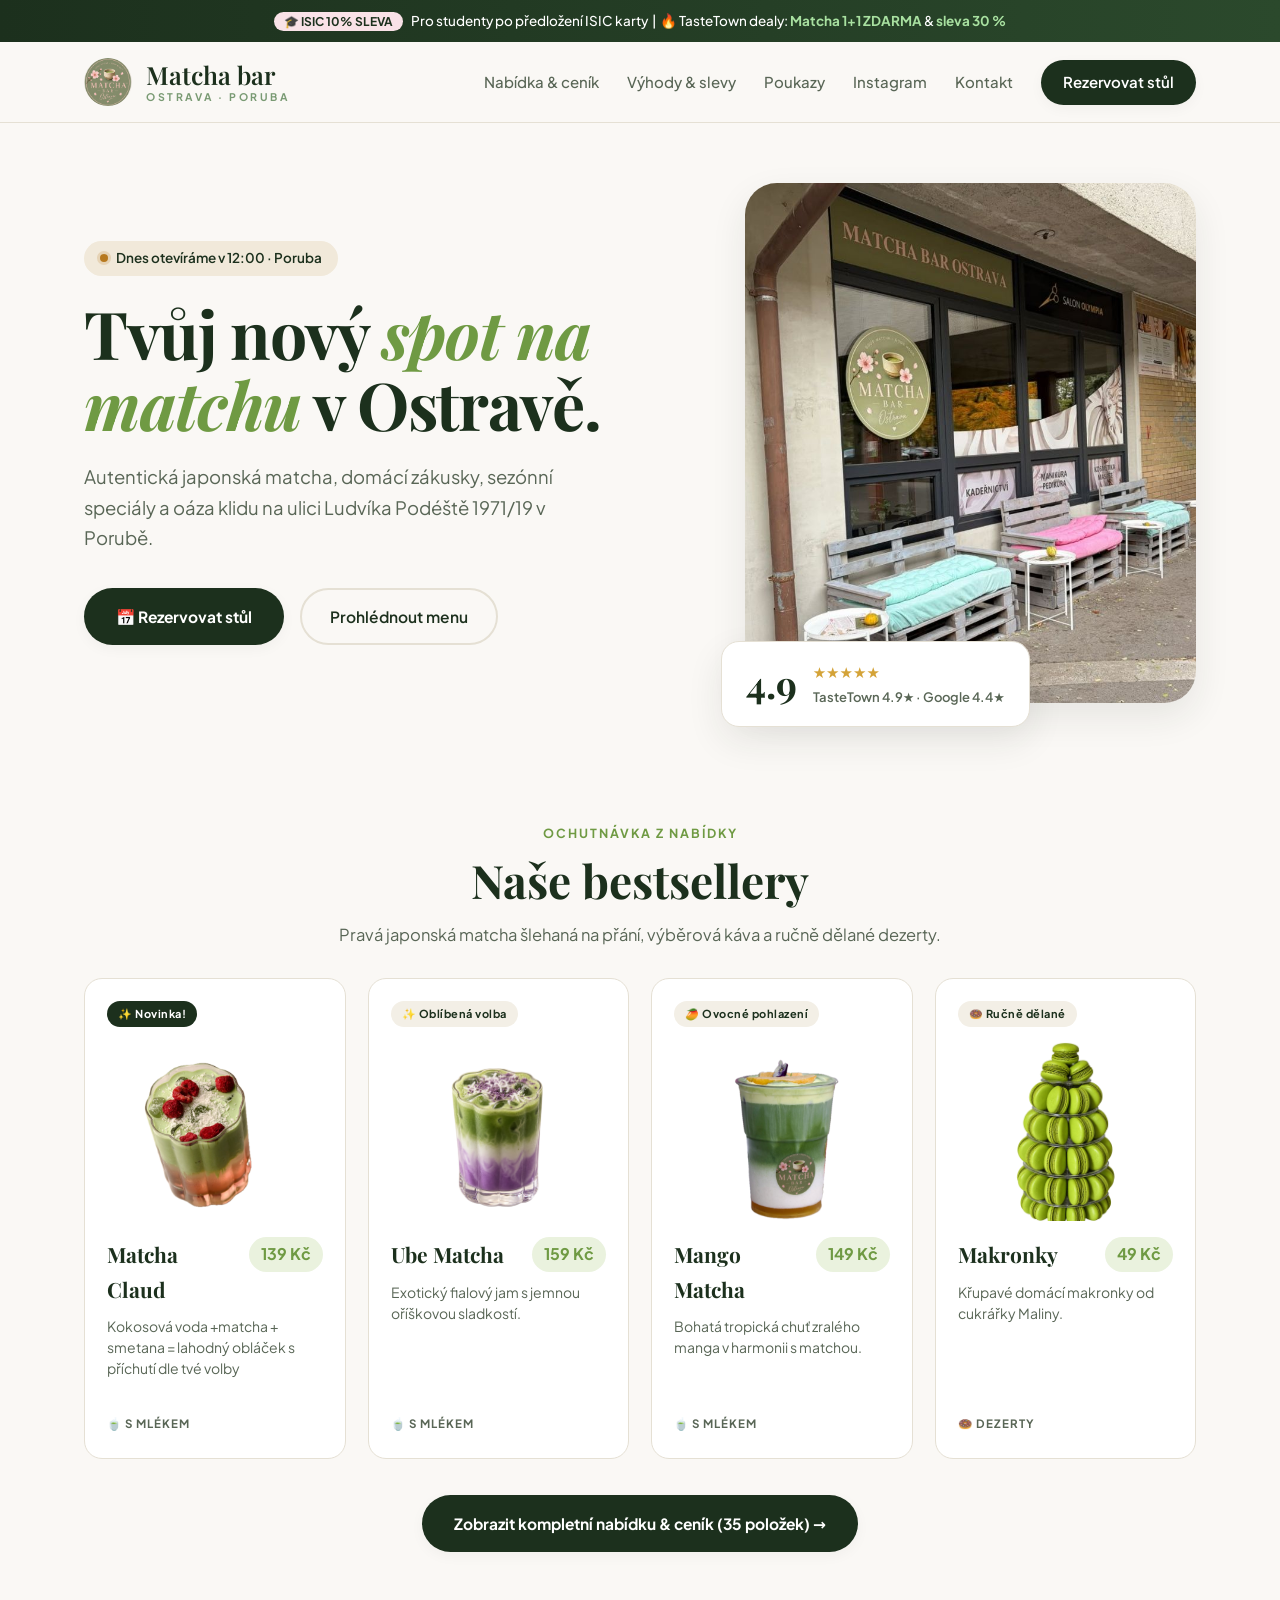
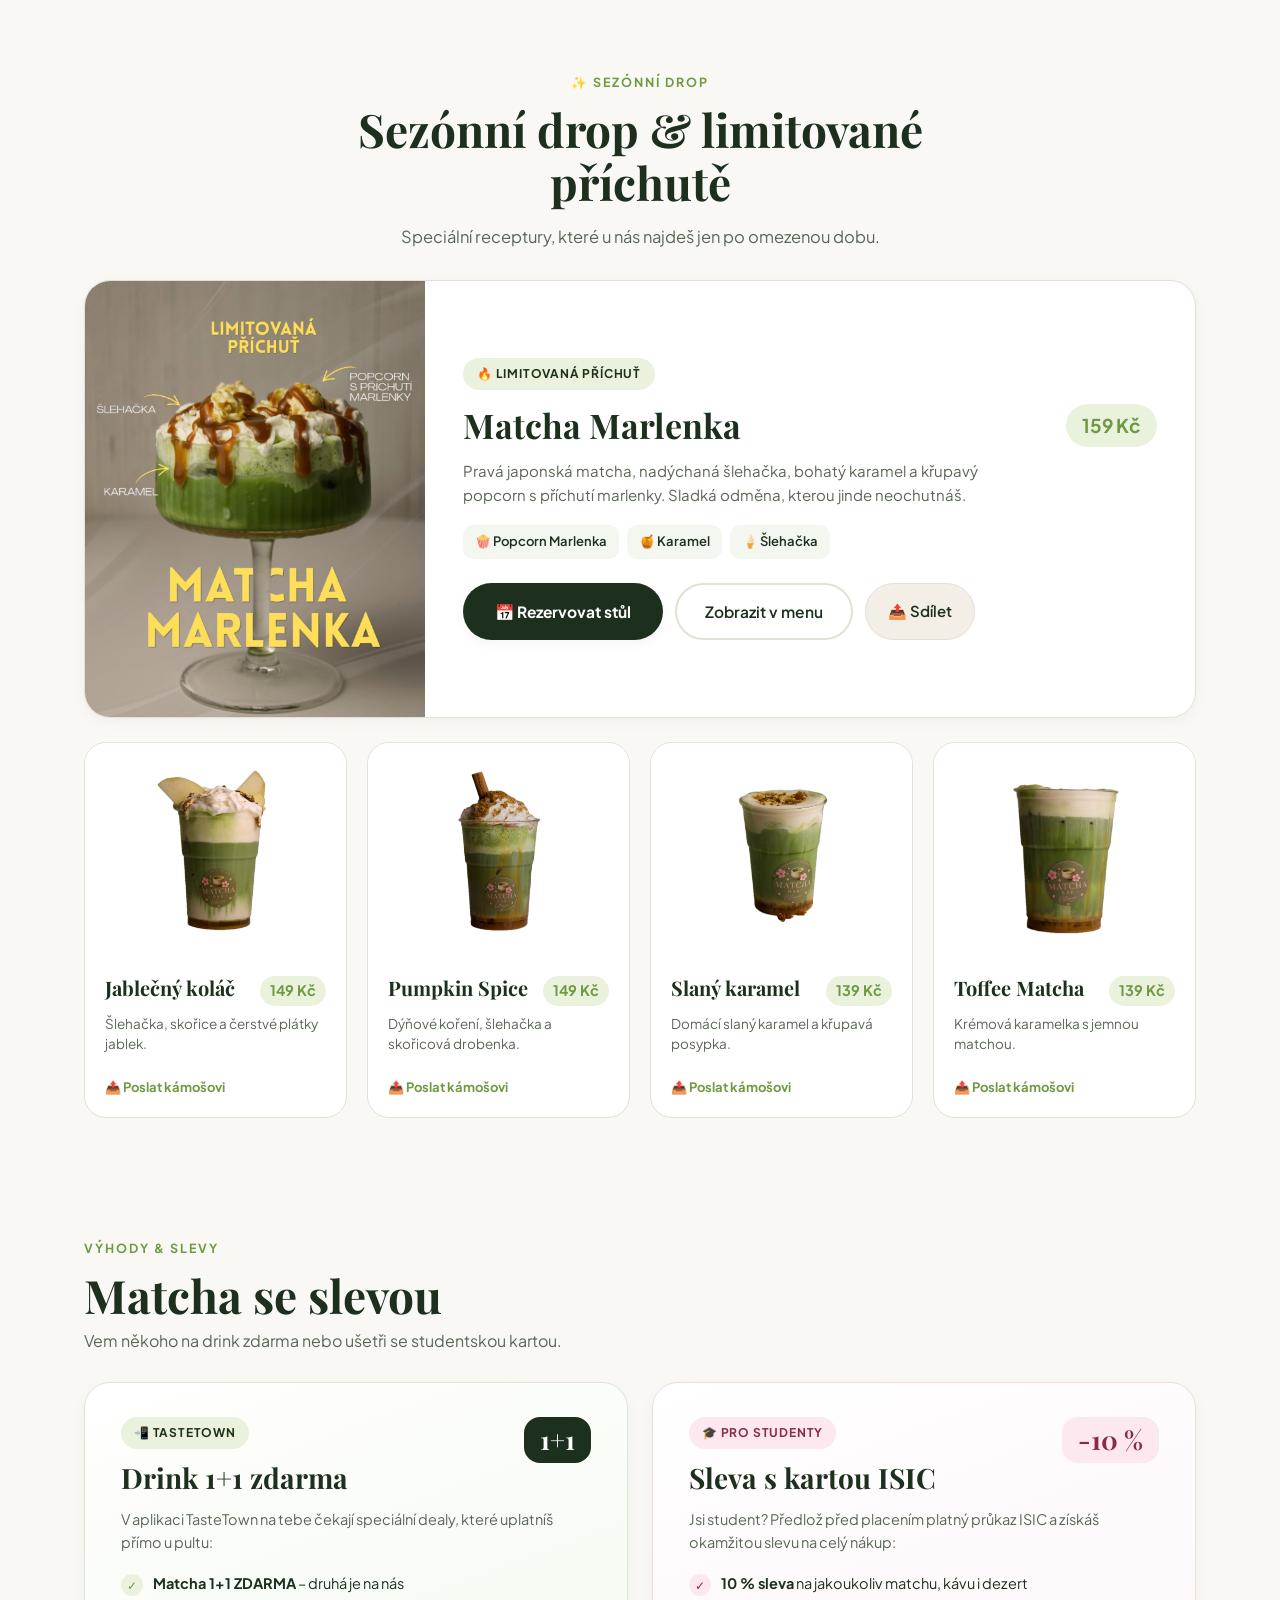
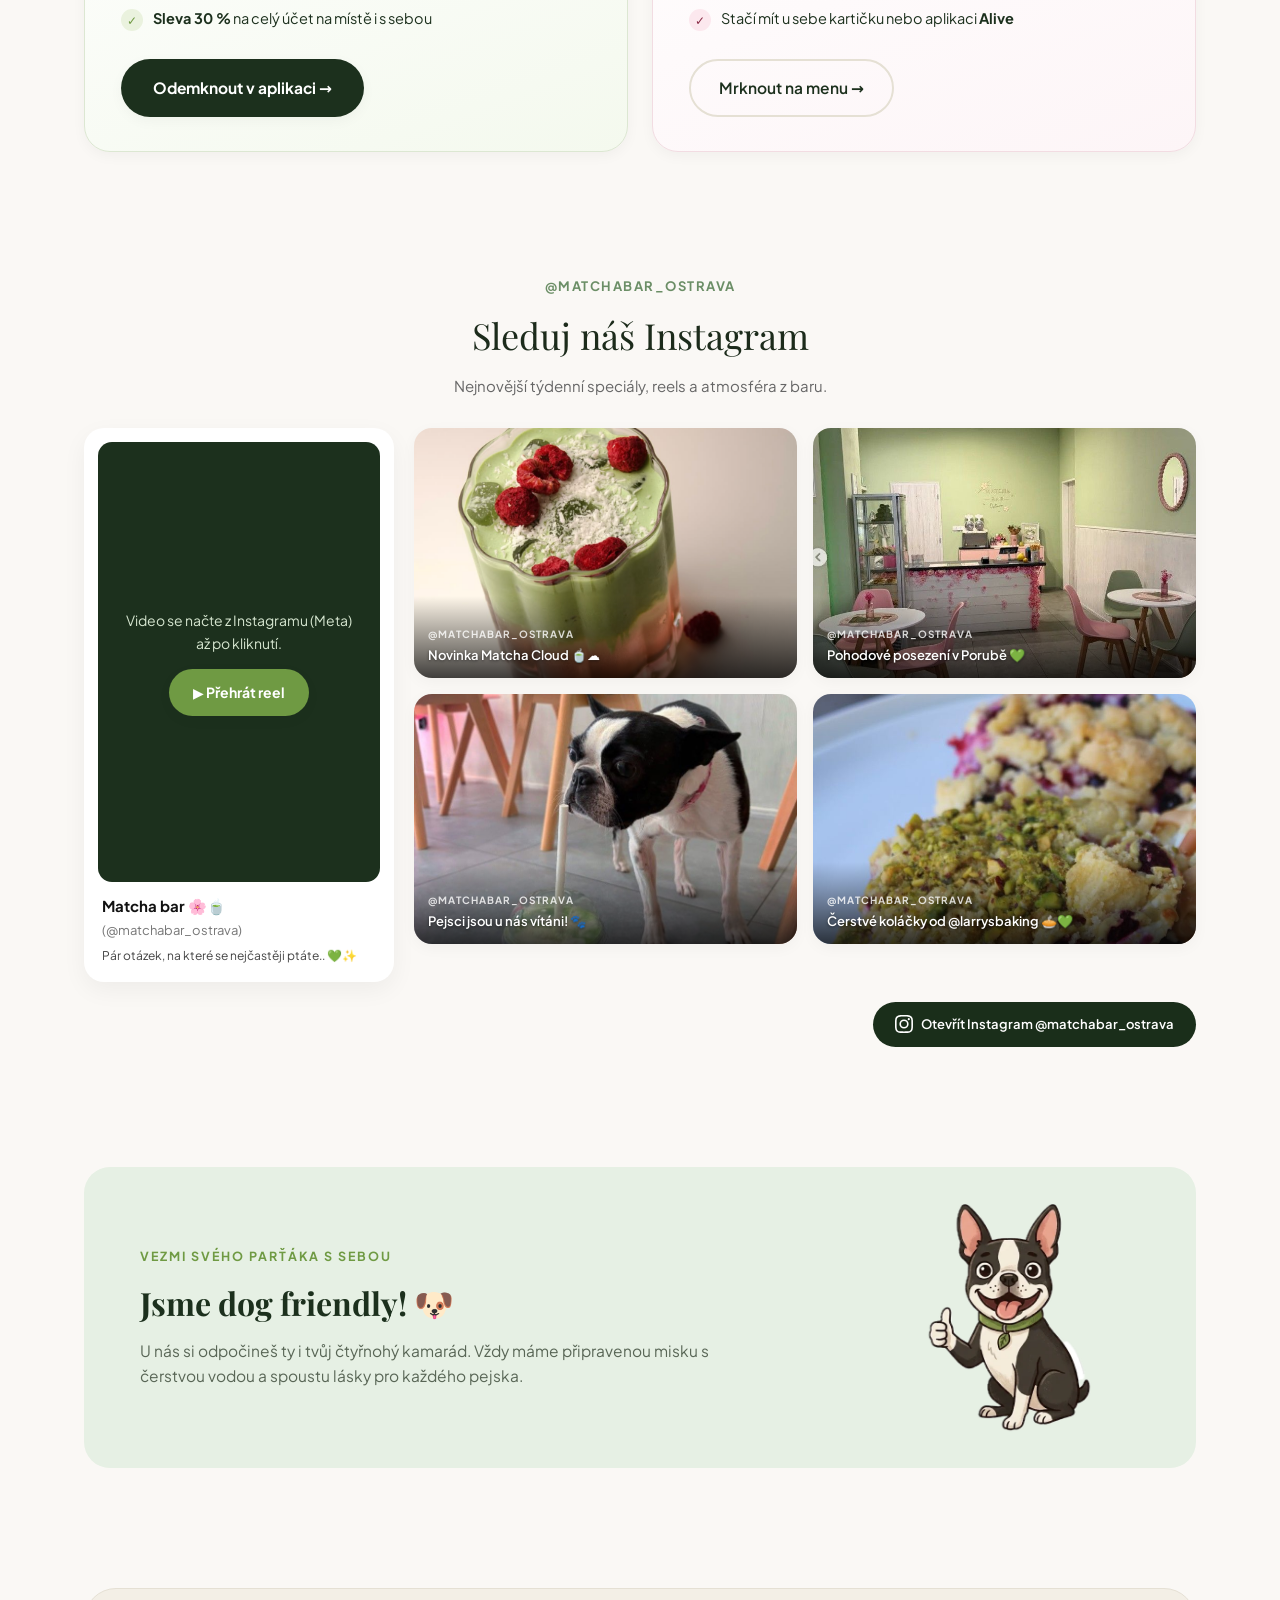
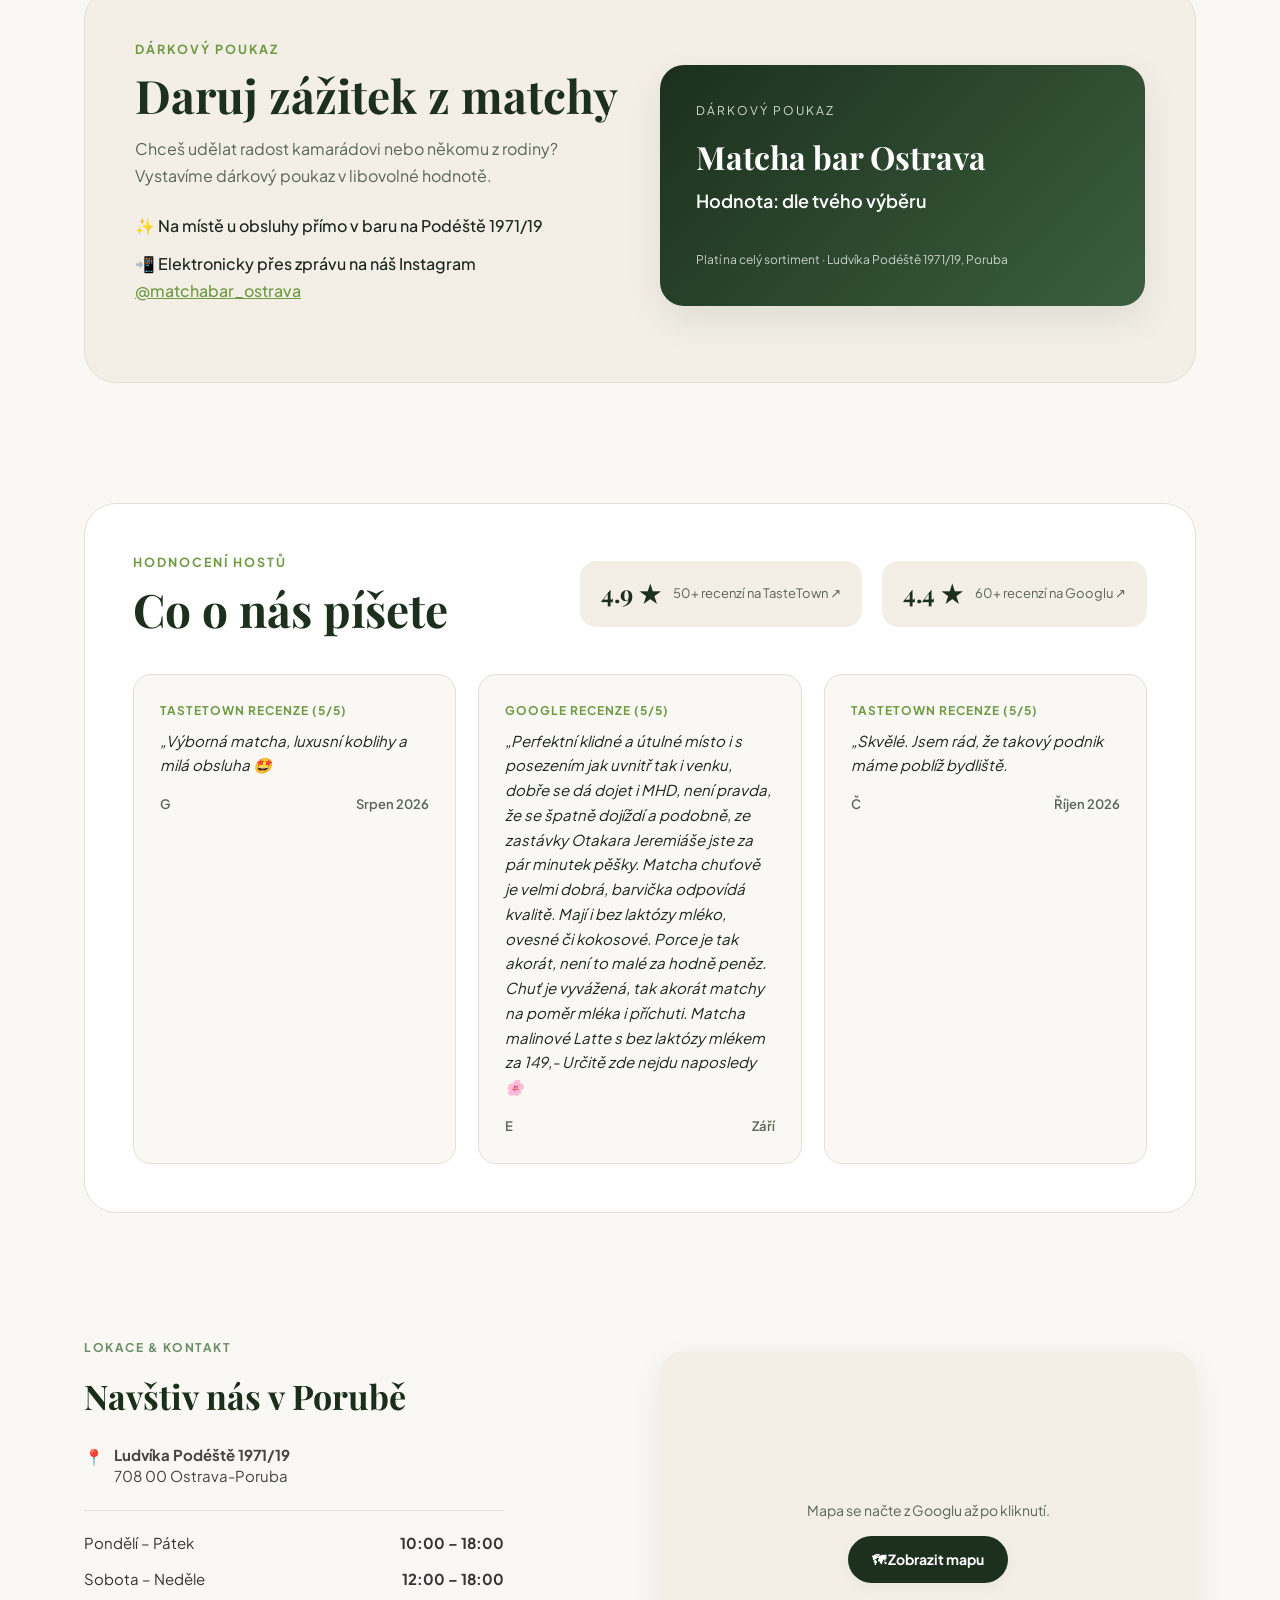
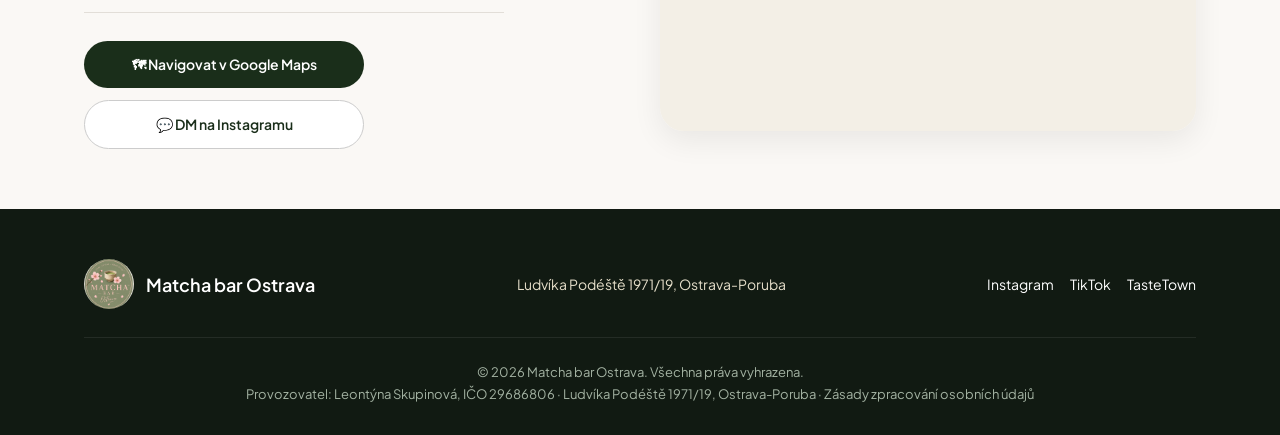
==== index.html @ a6a1231b "Add files via upload" ====
<!DOCTYPE html>
<html lang="cs">
<head>
    <meta charset="utf-8">
    <meta name="viewport" content="width=device-width, initial-scale=1.0, viewport-fit=cover">
    <title>Matcha bar Ostrava | Japonská matcha, koblihy & kavárna v Porubě</title>
    <meta name="description" content="Matcha bar v Ostravě-Porubě, Ludvíka Podéště 1971/19. Prémiová matcha, domácí zákusky, sleva 10 % s ISIC a dealy na TasteTown. Pejsci vítáni.">
    <meta name="keywords" content="matcha bar ostrava, matcha poruba, dog friendly kavárna">
    <meta name="robots" content="index, follow">
    <meta name="author" content="Matcha bar Ostrava">
    <link rel="canonical" href="https://polokan100.github.io/matchabar/">
    <meta name="theme-color" content="#1C301D">
    <link rel="icon" type="image/png" href="favicon.png">

    <!-- Open Graph -->
    <meta property="og:type" content="website">
    <meta property="og:locale" content="cs_CZ">
    <meta property="og:title" content="Matcha bar Ostrava · Poruba">
    <meta property="og:description" content="Japonská matcha, koblihy a pohodová kavárna v Porubě. ISIC sleva 10 %, pejsci vítáni.">
    <meta property="og:url" content="https://polokan100.github.io/matchabar/">
    <meta property="og:image" content="https://polokan100.github.io/matchabar/img/exterier.jpg">

    <link rel="stylesheet" href="style.css?v=5">

    <script type="application/ld+json">
    {
      "@context": "https://schema.org",
      "@type": "CafeOrCoffeeShop",
      "name": "Matcha bar Ostrava",
      "image": "https://matchabarostrava.cz/img/interier.jpg",
      "url": "https://matchabarostrava.cz/",
      "priceRange": "59 - 169 Kč",
      "servesCuisine": "Matcha, káva, koblihy",
      "acceptsReservations": true,
      "address": {
        "@type": "PostalAddress",
        "streetAddress": "Ludvíka Podéště 1971/19",
        "addressLocality": "Ostrava-Poruba",
        "postalCode": "708 00",
        "addressCountry": "CZ"
      },
      "geo": { "@type": "GeoCoordinates", "latitude": 49.84688, "longitude": 18.16335 },
      "openingHoursSpecification": [
        { "@type": "OpeningHoursSpecification", "dayOfWeek": ["Monday","Tuesday","Wednesday","Thursday","Friday"], "opens": "10:00", "closes": "18:00" },
        { "@type": "OpeningHoursSpecification", "dayOfWeek": ["Saturday","Sunday"], "opens": "12:00", "closes": "18:00" }
      ],
      "sameAs": [
        "https://www.instagram.com/matchabar_ostrava/",
        "https://www.tastetown.app/cs/restaurace/ostrava/matcha-bar-ostrava-2740"
      ]
    }
    </script>
</head>
<body>

    <div class="top-bar">
        <span class="badge-isic">🎓 ISIC 10% SLEVA</span>
        Pro studenty po předložení ISIC karty &nbsp;|&nbsp;
        🔥 TasteTown dealy: <strong>Matcha 1+1 ZDARMA</strong> & <strong>sleva 30 %</strong>
    </div>

    <header>
        <div class="container nav-wrap">
            <a href="#" class="logo-brand">
                <img src="img/logo1.png" alt="Matcha bar Ostrava logo" class="header-logo-img">
                <div class="logo-text">
                    Matcha bar
                    <small>Ostrava · Poruba</small>
                </div>
            </a>
            <button class="nav-toggle" id="nav-toggle" aria-label="Menu" aria-expanded="false" aria-controls="main-nav">
                <span></span><span></span><span></span>
            </button>
            <nav id="main-nav" aria-label="Hlavní navigace">
                <a href="menu.html">Nabídka & ceník</a>
                <a href="#vyhody">Výhody & slevy</a>
                <a href="#poukazy">Poukazy</a>
                <a href="#instagram">Instagram</a>
                <a href="#kontakt">Kontakt</a>
                <button type="button" class="btn-reserve" data-open-modal>Rezervovat stůl</button>
            </nav>
        </div>
    </header>

    <main>
        <section class="container hero-section">
            <div>
                <div class="status-pill" id="status-pill">
                    <span class="status-dot" aria-hidden="true"></span>
                    <span id="opening-status">Po–Pá 10:00–18:00 · So–Ne 12:00–18:00</span>
                </div>
                <h1 class="hero-title">
                    Tvůj nový <span>spot na matchu</span> v Ostravě.
                </h1>
                <p class="hero-desc">
                    Autentická japonská matcha, domácí zákusky, sezónní speciály a oáza klidu na ulici Ludvíka Podéště 1971/19 v Porubě.
                </p>
                <div class="hero-buttons">
                    <button type="button" class="btn-main" data-open-modal>📅 Rezervovat stůl</button>
                    <a href="menu.html" class="btn-outline">Prohlédnout menu</a>
                </div>
            </div>
            <div class="hero-img-container">
                <img src="img/exterier.jpg" width="759" height="1024" alt="Vchod do Matcha baru Ostrava v Porubě s posezením na paletových lavicích" class="hero-img" fetchpriority="high">
                <div class="hero-badge-card">
                    <div class="rating-big">4.9</div>
                    <div>
                        <div class="rating-stars" aria-hidden="true">★★★★★</div>
                        <div class="rating-subtext">
                            TasteTown 4.9★ · Google 4.4★
                        </div>
                    </div>
                </div>
            </div>
        </section>

        <!-- 1. Ochutnávka z nabídky -->
        <section id="menu" class="container">
            <div class="section-header header-compact">
                <span class="section-tag">Ochutnávka z nabídky</span>
                <h2 class="section-title">Naše bestsellery</h2>
                <p class="section-desc">Pravá japonská matcha šlehaná na přání, výběrová káva a ručně dělané dezerty.</p>
            </div>

            <div class="bestsellers-grid">
                <article class="bestseller-card">
                    <div class="bs-badge">✨ Novinka!</div>
                    <div class="bs-image-box">
                        <img src="img/matchaclaudbezpozadi.png" alt="Matcha Claud" class="bs-img" loading="lazy">
                    </div>
                    <div class="menu-card-top">
                        <h3 class="menu-title">Matcha Claud</h3>
                        <span class="menu-price">139 Kč</span>
                    </div>
                    <p class="menu-desc">Kokosová voda +matcha + smetana = lahodný obláček s příchutí dle tvé volby</p>
                    <div class="bs-footer">
                        <span class="menu-cat-tag">🍵 S mlékem</span>
                    </div>
                </article>

                <article class="bestseller-card">
                    <div class="bs-badge soft">✨ Oblíbená volba</div>
                    <div class="bs-image-box">
                        <img src="img/ubematchabezpozadi.png" alt="Ube Matcha" class="bs-img" loading="lazy">
                    </div>
                    <div class="menu-card-top">
                        <h3 class="menu-title">Ube Matcha</h3>
                        <span class="menu-price">159 Kč</span>
                    </div>
                    <p class="menu-desc">Exotický fialový jam s jemnou oříškovou sladkostí.</p>
                    <div class="bs-footer">
                        <span class="menu-cat-tag">🍵 S mlékem</span>
                    </div>
                </article>

                <article class="bestseller-card">
                    <div class="bs-badge soft">🥭 Ovocné pohlazení</div>
                    <div class="bs-image-box">
                        <img src="img/mango1.png" alt="Mango Matcha" class="bs-img" loading="lazy">
                    </div>
                    <div class="menu-card-top">
                        <h3 class="menu-title">Mango Matcha</h3>
                        <span class="menu-price">149 Kč</span>
                    </div>
                    <p class="menu-desc">Bohatá tropická chuť zralého manga v harmonii s matchou.</p>
                    <div class="bs-footer">
                        <span class="menu-cat-tag">🍵 S mlékem</span>
                    </div>
                </article>

                <article class="bestseller-card">
                    <div class="bs-badge soft">🍩 Ručně dělané</div>
                    <div class="bs-image-box">
                        <img src="img/makronky2.png" alt="Makronky" class="bs-img" loading="lazy">
                    </div>
                    <div class="menu-card-top">
                        <h3 class="menu-title">Makronky</h3>
                        <span class="menu-price">49 Kč</span>
                    </div>
                    <p class="menu-desc">Křupavé domácí makronky od cukrářky Maliny.</p>
                    <div class="bs-footer">
                        <span class="menu-cat-tag">🍩 Dezerty</span>
                    </div>
                </article>
            </div>

            <div class="menu-cta-box">
                <a href="menu.html" class="btn-main">
                    Zobrazit kompletní nabídku &amp; ceník (35 položek) →
                </a>
            </div>
        </section>

        <!-- 2. Sezónní drop & limitované příchutě -->
        <section id="limitky" class="container">
            <div class="section-header header-compact">
                <span class="section-tag">✨ Sezónní drop</span>
                <h2 class="section-title">Sezónní drop &amp; limitované příchutě</h2>
                <p class="section-desc">Speciální receptury, které u nás najdeš jen po omezenou dobu.</p>
            </div>

            <article class="featured-drop-card">
                <div class="featured-drop-media">
                    <img src="img/Limitka.png" alt="Limitovaná příchuť Matcha Marlenka" loading="lazy">
                </div>
                <div class="featured-drop-body">
                    <span class="drop-pill">🔥 Limitovaná příchuť</span>
                    <div class="drop-title-row">
                        <h3>Matcha Marlenka</h3>
                        <span class="drop-price">159 Kč</span>
                    </div>
                    <p class="drop-desc">
                        Pravá japonská matcha, nadýchaná šlehačka, bohatý karamel a křupavý popcorn s příchutí marlenky. Sladká odměna, kterou jinde neochutnáš.
                    </p>
                    <div class="drop-tags">
                        <span>🍿 Popcorn Marlenka</span>
                        <span>🍯 Karamel</span>
                        <span>🍦 Šlehačka</span>
                    </div>
                    <div class="drop-actions">
                        <button type="button" class="btn-main" data-open-modal>📅 Rezervovat stůl</button>
                        <a href="menu.html" class="btn-outline">Zobrazit v menu</a>
                        <button type="button" class="btn-share" data-share-drink="Matcha Marlenka (159 Kč)" onclick="shareDrink(this)" aria-label="Sdílet Matcha Marlenka">📤 Sdílet</button>
                    </div>
                </div>
            </article>

            <div class="seasonal-grid">
                <article class="seasonal-card">
                    <a href="menu.html" class="seasonal-card-link" aria-label="Zobrazit Jablečný koláč v menu">
                        <div class="seasonal-img-wrap">
                            <img src="img/jablecnykolac.png" alt="Jablečný koláč Matcha" loading="lazy">
                        </div>
                        <div class="seasonal-info-top">
                            <div class="seasonal-head">
                                <h4>Jablečný koláč</h4>
                                <span>149 Kč</span>
                            </div>
                            <p>Šlehačka, skořice a čerstvé plátky jablek.</p>
                        </div>
                    </a>
                    <div class="seasonal-card-bottom">
                        <button type="button" class="btn-share-mini" data-share-drink="Jablečný koláč Matcha (149 Kč)" onclick="shareDrink(this)">📤 Poslat kámošovi</button>
                    </div>
                </article>

                <article class="seasonal-card">
                    <a href="menu.html" class="seasonal-card-link" aria-label="Zobrazit Pumpkin Spice v menu">
                        <div class="seasonal-img-wrap">
                            <img src="img/pumpkin.png" alt="Pumpkin Spice Matcha" loading="lazy">
                        </div>
                        <div class="seasonal-info-top">
                            <div class="seasonal-head">
                                <h4>Pumpkin Spice</h4>
                                <span>149 Kč</span>
                            </div>
                            <p>Dýňové koření, šlehačka a skořicová drobenka.</p>
                        </div>
                    </a>
                    <div class="seasonal-card-bottom">
                        <button type="button" class="btn-share-mini" data-share-drink="Pumpkin Spice Matcha (149 Kč)" onclick="shareDrink(this)">📤 Poslat kámošovi</button>
                    </div>
                </article>

                <article class="seasonal-card">
                    <a href="menu.html" class="seasonal-card-link" aria-label="Zobrazit Slaný karamel v menu">
                        <div class="seasonal-img-wrap">
                            <img src="img/slanykaramel.png" alt="Slaný karamel Matcha" loading="lazy">
                        </div>
                        <div class="seasonal-info-top">
                            <div class="seasonal-head">
                                <h4>Slaný karamel</h4>
                                <span>139 Kč</span>
                            </div>
                            <p>Domácí slaný karamel a křupavá posypka.</p>
                        </div>
                    </a>
                    <div class="seasonal-card-bottom">
                        <button type="button" class="btn-share-mini" data-share-drink="Slaný karamel Matcha (139 Kč)" onclick="shareDrink(this)">📤 Poslat kámošovi</button>
                    </div>
                </article>

                <article class="seasonal-card">
                    <a href="menu.html" class="seasonal-card-link" aria-label="Zobrazit Toffee Matcha v menu">
                        <div class="seasonal-img-wrap">
                            <img src="img/toffee.png" alt="Toffee Matcha" loading="lazy">
                        </div>
                        <div class="seasonal-info-top">
                            <div class="seasonal-head">
                                <h4>Toffee Matcha</h4>
                                <span>139 Kč</span>
                            </div>
                            <p>Krémová karamelka s jemnou matchou.</p>
                        </div>
                    </a>
                    <div class="seasonal-card-bottom">
                        <button type="button" class="btn-share-mini" data-share-drink="Toffee Matcha (139 Kč)" onclick="shareDrink(this)">📤 Poslat kámošovi</button>
                    </div>
                </article>
            </div>
        </section>

        <!-- 3. Výhody a slevy -->
        <section id="vyhody" class="container">
            <div class="left-section-head">
                <span class="section-tag">Výhody &amp; slevy</span>
                <h2 class="section-title">Matcha se slevou</h2>
                <p class="left-section-desc">Vem někoho na drink zdarma nebo ušetři se studentskou kartou.</p>
            </div>

            <div class="perks-grid">
                <article class="perk-card perk-tt">
                    <div class="perk-top">
                        <div>
                            <span class="perk-badge tt">📲 TasteTown</span>
                            <h3>Drink 1+1 zdarma</h3>
                        </div>
                        <div class="perk-big-tag tt">1+1</div>
                    </div>

                    <p class="perk-desc">
                        V aplikaci TasteTown na tebe čekají speciální dealy, které uplatníš přímo u pultu:
                    </p>

                    <ul class="perk-list">
                        <li>
                            <span class="perk-check">✓</span>
                            <span><strong>Matcha 1+1 ZDARMA</strong> – druhá je na nás</span>
                        </li>
                        <li>
                            <span class="perk-check">✓</span>
                            <span><strong>Sleva 30 %</strong> na celý účet na místě i s sebou</span>
                        </li>
                    </ul>

                    <div class="perk-footer">
                        <a href="https://www.tastetown.app/cs/restaurace/ostrava/matcha-bar-ostrava-2740#menu" target="_blank" rel="noopener" class="btn-main">
                            Odemknout v aplikaci →
                        </a>
                    </div>
                </article>

                <article class="perk-card perk-isic">
                    <div class="perk-top">
                        <div>
                            <span class="perk-badge isic">🎓 Pro studenty</span>
                            <h3>Sleva s kartou ISIC</h3>
                        </div>
                        <div class="perk-big-tag isic">-10 %</div>
                    </div>

                    <p class="perk-desc">
                        Jsi student? Předlož před placením platný průkaz ISIC a získáš okamžitou slevu na celý nákup:
                    </p>

                    <ul class="perk-list">
                        <li>
                            <span class="perk-check">✓</span>
                            <span><strong>10 % sleva</strong> na jakoukoliv matchu, kávu i dezert</span>
                        </li>
                        <li>
                            <span class="perk-check">✓</span>
                            <span>Stačí mít u sebe kartičku nebo aplikaci <strong>Alive</strong></span>
                        </li>
                    </ul>

                    <div class="perk-footer">
                        <a href="menu.html" class="btn-outline">
                            Mrknout na menu →
                        </a>
                    </div>
                </article>
            </div>
        </section>

        <!-- 4. Instagram -->
        <section id="instagram" class="container">
            <div class="instagram-header">
                <span class="insta-handle-tag">@MATCHABAR_OSTRAVA</span>
                <h2>Sleduj náš Instagram</h2>
                <p>Nejnovější týdenní speciály, reels a atmosféra z baru.</p>
            </div>

            <div class="instagram-layout">
                <div class="reel-card">
                    <div class="reel-video-container" id="reel-box">
                        <div class="embed-placeholder">
                            <span>Video se načte z Instagramu (Meta) až po kliknutí.</span>
                            <button type="button" class="btn-main" id="load-reel">▶ Přehrát reel</button>
                        </div>
                    </div>
                    <div class="reel-info">
                        <div class="reel-author">Matcha bar 🌸🍵</div>
                        <div class="reel-handle">(@matchabar_ostrava)</div>
                        <div class="reel-caption">Pár otázek, na které se nejčastěji ptáte.. 💚✨</div>
                    </div>
                </div>

                <div class="photo-grid">
                    <a href="https://www.instagram.com/p/Dfpp7rGRGpW/?utm_source=ig_web_copy_link&srtk=MzRlODBiNWFlZA=" target="_blank" rel="noopener noreferrer" class="photo-card">
                        <img src="img/matchaclaudpng.png" width="795" height="1024" loading="lazy" alt="Limitovaná Matcha Marlenka se šlehačkou, karamelem a popcornem">
                        <div class="photo-overlay">
                            <span class="photo-tag">@MATCHABAR_OSTRAVA</span>
                            <span class="photo-caption">Novinka Matcha Cloud 🍵☁️ </span>
                        </div>
                    </a>
                    <a href="https://www.instagram.com/p/DfCVp8BCDPU/" target="_blank" rel="noopener noreferrer" class="photo-card">
                        <img src="img/interier.jpg" width="755" height="1024" loading="lazy" alt="Interiér Matcha baru se zelenými stěnami a růžovými židlemi">
                        <div class="photo-overlay">
                            <span class="photo-tag">@MATCHABAR_OSTRAVA</span>
                            <span class="photo-caption">Pohodové posezení v Porubě 💚</span>
                        </div>
                    </a>
                    <a href="https://www.instagram.com/p/DbY5PL3sCFf/" target="_blank" rel="noopener noreferrer" class="photo-card">
                        <img src="img/pejsek.jpg" width="785" height="1024" loading="lazy" alt="Pejsek čichá k ledové matche v Matcha baru">
                        <div class="photo-overlay">
                            <span class="photo-tag">@MATCHABAR_OSTRAVA</span>
                            <span class="photo-caption">Pejsci jsou u nás vítáni! 🐾</span>
                        </div>
                    </a>
                    <a href="https://www.instagram.com/p/Dd9fcR2jDnV/" target="_blank" rel="noopener noreferrer" class="photo-card">
                        <img src="img/kolace.jpg" width="730" height="1024" loading="lazy" alt="Čerstvý koláček s pistáciemi a drobenkou">
                        <div class="photo-overlay">
                            <span class="photo-tag">@MATCHABAR_OSTRAVA</span>
                            <span class="photo-caption">Čerstvé koláčky od @larrysbaking 🥧💚</span>
                        </div>
                    </a>
                </div>
            </div>

            <div class="instagram-footer">
                <a href="https://www.instagram.com/matchabar_ostrava/" target="_blank" rel="noopener" class="insta-btn">
                    <svg width="18" height="18" viewBox="0 0 24 24" fill="currentColor" aria-hidden="true"><path d="M12 2.163c3.204 0 3.584.012 4.85.07 3.252.148 4.771 1.691 4.919 4.919.058 1.265.069 1.645.069 4.849 0 3.205-.012 3.584-.069 4.849-.149 3.225-1.664 4.771-4.919 4.919-1.266.058-1.644.07-4.85.07-3.204 0-3.584-.012-4.849-.07-3.26-.149-4.771-1.699-4.919-4.92-.058-1.265-.07-1.644-.07-4.849 0-3.204.013-3.583.07-4.849.149-3.227 1.664-4.771 4.919-4.919 1.266-.057 1.645-.069 4.849-.069zM12 0C8.741 0 8.333.014 7.053.072 2.695.272.273 2.69.073 7.052.014 8.333 0 8.741 0 12c0 3.259.014 3.668.072 4.948.2 4.358 2.618 6.78 6.98 6.98C8.333 23.986 8.741 24 12 24c3.259 0 3.668-.014 4.948-.072 4.354-.2 6.782-2.618 6.979-6.98.059-1.28.073-1.689.073-4.948 0-3.259-.014-3.667-.072-4.947-.196-4.354-2.617-6.78-6.979-6.98C15.668.014 15.259 0 12 0zm0 5.838a6.162 6.162 0 100 12.324 6.162 6.162 0 000-12.324zM12 16a4 4 0 110-8 4 4 0 010 8zm6.406-11.845a1.44 1.44 0 100 2.881 1.44 1.44 0 000-2.881z"/></svg>
                    Otevřít Instagram @matchabar_ostrava
                </a>
            </div>
        </section>

        <!-- 5. Dog friendly -->
        <section class="container" aria-labelledby="dog-title">
            <div class="dog-card">
                <div>
                    <span class="section-tag">Vezmi svého parťáka s sebou</span>
                    <h2 id="dog-title">Jsme dog friendly! 🐶</h2>
                    <p>U nás si odpočineš ty i tvůj čtyřnohý kamarád. Vždy máme připravenou misku s čerstvou vodou a spoustu lásky pro každého pejska.</p>
                </div>
                <img src="img/nalepkapes.webp" width="358" height="496" loading="lazy" alt="Kreslený buldoček se zdviženým palcem">
            </div>
        </section>

        <!-- 6. Dárkové poukazy -->
        <section id="poukazy" class="container">
            <div class="voucher-section">
                <div>
                    <span class="section-tag">Dárkový poukaz</span>
                    <h2 class="section-title">Daruj zážitek z matchy</h2>
                    <p class="voucher-intro">
                        Chceš udělat radost kamarádovi nebo někomu z rodiny? Vystavíme dárkový poukaz v libovolné hodnotě.
                    </p>
                    <ul class="voucher-list">
                        <li>✨ Na místě u obsluhy přímo v baru na Podéště 1971/19</li>
                        <li>📲 Elektronicky přes zprávu na náš Instagram <a href="https://www.instagram.com/matchabar_ostrava?utm_source=ig_web_button_share_sheet&exln=ZDNlZDc0MzIxNw=" target="_blank" rel="noopener" class="voucher-ig-link">@matchabar_ostrava</a></li>
                    </ul>
                </div>
                <div class="voucher-card-visual">
                    <div class="voucher-kicker">Dárkový poukaz</div>
                    <div class="voucher-brand-title">Matcha bar Ostrava</div>
                    <div class="voucher-value-text">Hodnota: dle tvého výběru</div>
                    <div class="voucher-foot-note">Platí na celý sortiment · Ludvíka Podéště 1971/19, Poruba</div>
                </div>
            </div>
        </section>

                <!-- 7. Recenze -->
        <section id="recenze" class="container">
            <div class="reviews-box">
                <div class="reviews-top">
                    <div>
                        <span class="section-tag">Hodnocení hostů</span>
                        <h2 class="section-title no-margin-bottom">Co o nás píšete</h2>
                    </div>
                    <div class="ratings-badges">
                        <a href="https://www.tastetown.app/cs/restaurace/ostrava/matcha-bar-ostrava-2740#reviews" target="_blank" rel="noopener" class="rating-badge rating-badge-link" title="Zobrazit ověřené recenze na TasteTown">
                            <strong>4.9 ★</strong>
                            <span class="rating-badge-text">50+ recenzí na TasteTown ↗</span>
                        </a>
                        <a href="https://www.google.com/maps/place/Matcha+bar/@49.8444891,18.155711,17z/data=!4m8!3m7!1s0x4713e10004aa18b5:0xf47f578d8552e9fb!8m2!3d49.8444891!4d18.155711!9m1!1b1!16s%2Fg%2F11zcs2224g?entry=ttu&g_ep=EgoyMDI2MTExMC4wIKXMDSoASAFQAw%3D%3D" target="_blank" rel="noopener" class="rating-badge rating-badge-link" title="Zobrazit recenze na Google Maps">
                            <strong>4.4 ★</strong>
                            <span class="rating-badge-text">60+ recenzí na Googlu ↗</span>
                        </a>
                    </div>
                </div>
                <div class="reviews-cards">
                    <figure class="review-card">
                        <figcaption class="review-source">TasteTown recenze (5/5)</figcaption>
                        <blockquote class="review-quote">„Výborná matcha, luxusní koblihy a milá obsluha 🤩</blockquote>
                        <div class="review-author"><span>G</span><span>Srpen 2026</span></div>
                    </figure>
                    <figure class="review-card">
                        <figcaption class="review-source">Google recenze (5/5)</figcaption>
                        <blockquote class="review-quote">„Perfektní klidné a útulné místo i s posezením jak uvnitř tak i venku, dobře se dá dojet i MHD, není pravda, že se špatně dojíždí a podobně, ze zastávky Otakara Jeremiáše jste za pár minutek pěšky. Matcha chuťově je velmi dobrá, barvička odpovídá kvalitě. Mají i bez laktózy mléko, ovesné či kokosové.
Porce je tak akorát, není to malé za hodně peněz. Chuť je vyvážená, tak akorát matchy na poměr mléka i příchuti.
Matcha malinové Latte s bez laktózy mlékem za 149,-
Určitě zde nejdu naposledy 🌸</blockquote>
                        <div class="review-author"><span>E</span><span>Září</span></div>
                    </figure>
                    <figure class="review-card">
                        <figcaption class="review-source">TasteTown recenze (5/5)</figcaption>
                        <blockquote class="review-quote">„Skvělé. Jsem rád, že takový podnik máme poblíž bydliště.</blockquote>
                        <div class="review-author"><span>Č</span><span>Říjen 2026</span></div>
                    </figure>
                </div>
            </div>
        </section>
                <!-- 8. Kontakt -->
        <section id="kontakt" class="container">
            <div class="location-container">
                <div class="location-info">
                    <span class="location-subtitle">LOKACE & KONTAKT</span>
                    <h2 class="location-title">Navštiv nás v Porubě</h2>

                    <div class="location-address">
                        <span class="pin-icon" aria-hidden="true">📍</span>
                        <p><strong>Ludvíka Podéště 1971/19</strong><br>708 00 Ostrava-Poruba</p>
                    </div>

                    <div class="opening-hours">
                        <div class="hours-row"><span>Pondělí – Pátek</span><strong>10:00 – 18:00</strong></div>
                        <div class="hours-row"><span>Sobota – Neděle</span><strong>12:00 – 18:00</strong></div>
                    </div>

                    <div class="location-actions">
                        <a href="https://www.google.com/maps/search/?api=1&query=Ludv%C3%ADka+Pod%C3%A9%C5%A1t%C4%9B+1971%2F19+Ostrava" target="_blank" rel="noopener" class="btn-maps">🗺 Navigovat v Google Maps</a>
                        <a href="https://www.instagram.com/matchabar_ostrava?utm_source=ig_web_button_share_sheet&exln=ZDNlZDc0MzIxNw=" target="_blank" rel="noopener" class="btn-instagram">💬 DM na Instagramu</a>
                    </div>
                </div>

                <div class="location-map-wrapper" id="map-box">
                    <div class="embed-placeholder">
                        <span>Mapa se načte z Googlu až po kliknutí.</span>
                        <button type="button" class="btn-main" id="load-map">🗺 Zobrazit mapu</button>
                    </div>
                </div>
            </div>
        </section>

    </main>

    <!-- Rezervace -->
    <div class="modal-overlay" id="modal-reservation" aria-hidden="true">
        <div class="modal-box" role="dialog" aria-modal="true" aria-labelledby="modal-title">
            <button type="button" class="btn-close" data-close-modal aria-label="Zavřít">✕</button>
            <h3 id="modal-title" class="modal-heading">Rezervovat stůl</h3>
            <p class="modal-subtext">Pošlete nám žádost o rezervaci. Potvrdíme ji vám e-mailem.</p>

            <form class="form-grid" id="reservation-form" novalidate>
                <div class="form-field full">
                    <label for="f-name">Jméno a příjmení</label>
                    <input id="f-name" name="Jméno" type="text" required autocomplete="name" placeholder="Např. Lucie Novotná">
                </div>
                <div class="form-field">
                    <label for="f-email">E-mail</label>
                    <input id="f-email" name="email" type="email" required autocomplete="email" placeholder="lucie@example.cz">
                </div>
                <div class="form-field">
                    <label for="f-phone">Telefon (nepovinné)</label>
                    <input id="f-phone" name="Telefon" type="tel" autocomplete="tel" placeholder="+420 777 123 456">
                </div>
                <div class="form-field">
                    <label for="f-date">Datum</label>
                    <input id="f-date" name="Datum" type="date" required>
                </div>
                <div class="form-field">
                    <label for="f-time">Čas</label>
                    <select id="f-time" name="Čas" required>
                        <option value="">Vyberte čas…</option>
                    </select>
                </div>
                <div class="form-field full">
                    <label for="f-guests">Počet osob</label>
                    <select id="f-guests" name="Počet osob" required>
                        <option value="">Vyberte počet osob…</option>
                        <option>1 osoba</option>
                        <option selected>2 osoby</option>
                        <option>3 osoby</option>
                        <option>4 osoby</option>
                        <option>Skupina 5+ osob</option>
                    </select>
                </div>
                <div class="form-field full">
                    <label for="f-note">Poznámka (nepovinné)</label>
                    <textarea id="f-note" name="Poznámka" rows="2" placeholder="Např. přijdeme s pejskem"></textarea>
                </div>
                <div class="hp-field" aria-hidden="true">
                    <label>Nevyplňovat <input type="text" name="_honey" tabindex="-1" autocomplete="off"></label>
                </div>
                <div class="form-msg" id="form-msg" role="status" hidden></div>
                <div class="form-field full form-submit-wrap">
                    <button type="submit" class="btn-main btn-full-width" id="form-submit">Odeslat žádost</button>
                </div>
                <p class="form-note full">Údaje použijeme jen k vyřízení rezervace. Více v <a href="zasady.html" target="_blank">zásadách zpracování osobních údajů</a>.</p>
            </form>
        </div>
    </div>

    <footer>
        <div class="container">
            <div class="footer-wrap">
                <a href="#" class="footer-brand">
                    <img src="img/logo1.png" alt="Matcha bar Ostrava" class="footer-logo">
                    <span>Matcha bar Ostrava</span>
                </a>
                <div>
                    Ludvíka Podéště 1971/19, Ostrava-Poruba
                </div>
                <div class="footer-socials">
                    <a href="https://www.instagram.com/matchabar_ostrava/" target="_blank" rel="noopener">Instagram</a>
                    <a href="https://www.tiktok.com/@matchabar_ostrava?is_from_webapp=1&sender_device=pc" target="_blank" rel="noopener">TikTok</a>
                    <a href="https://www.tastetown.app/cs/restaurace/ostrava/matcha-bar-ostrava-2740#menu" target="_blank" rel="noopener">TasteTown</a>
                </div>
            </div>
            <div class="footer-bottom">
                &copy; 2026 Matcha bar Ostrava. Všechna práva vyhrazena.
                <p>Provozovatel: Leontýna Skupinová, IČO 29686806 · Ludvíka Podéště 1971/19, Ostrava-Poruba · <a href="zasady.html">Zásady zpracování osobních údajů</a></p>
            </div>
        </div>
    </footer>

    <script>
    function shareDrink(btn) {
        var drink = btn.getAttribute('data-share-drink');
        var url = window.location.origin + window.location.pathname + '#limitky';
        var text = 'Hele, v Matcha baru v Porubě mají sezónní ' + drink + ' 🍵✨ Zajdeme?';
        var isMobile = /Android|iPhone|iPad|iPod/i.test(navigator.userAgent);

        function done() {
            var orig = btn.textContent;
            btn.textContent = 'Odkaz zkopírován ✓';
            setTimeout(function () { btn.textContent = orig; }, 2200);
        }

        if (isMobile && navigator.share) {
            navigator.share({ title: drink + ' · Matcha bar Ostrava', text: text, url: url }).catch(function () {});
            return;
        }
        if (navigator.clipboard && window.isSecureContext) {
            navigator.clipboard.writeText(url).then(done).catch(function () {
                window.prompt('Zkopíruj odkaz a pošli kámošovi:', url);
            });
        } else {
            window.prompt('Zkopíruj odkaz a pošli kámošovi:', url);
        }
    }
    </script>
    <script src="script.js?v=12" defer></script>
</body>
</html>
---- style.css ----
/* Self-hosted fonty (bez Google Fonts) */
@font-face {
    font-family: "Playfair Display";
    font-style: normal;
    font-weight: 400 900;
    font-display: swap;
    src: url("fonts/playfair-display-latin-ext-wght-normal.woff2") format("woff2");
    unicode-range: U+0100-02BA,U+02BD-02C5,U+02C7-02CC,U+02CE-02D7,U+02DD-02FF,U+0304,U+0308,U+0329,U+1D00-1DBF,U+1E00-1E9F,U+1EF2-1EFF,U+2020,U+20A0-20AB,U+20AD-20C0,U+2113,U+2C60-2C7F,U+A720-A7FF;
}

@font-face {
    font-family: "Playfair Display";
    font-style: normal;
    font-weight: 400 900;
    font-display: swap;
    src: url("fonts/playfair-display-latin-wght-normal.woff2") format("woff2");
    unicode-range: U+0000-00FF,U+0131,U+0152-0153,U+02BB-02BC,U+02C6,U+02DA,U+02DC,U+0304,U+0308,U+0329,U+2000-206F,U+20AC,U+2122,U+2191,U+2193,U+2212,U+2215,U+FEFF,U+FFFD;
}

@font-face {
    font-family: "Playfair Display";
    font-style: italic;
    font-weight: 400 900;
    font-display: swap;
    src: url("fonts/playfair-display-latin-ext-wght-italic.woff2") format("woff2");
    unicode-range: U+0100-02BA,U+02BD-02C5,U+02C7-02CC,U+02CE-02D7,U+02DD-02FF,U+0304,U+0308,U+0329,U+1D00-1DBF,U+1E00-1E9F,U+1EF2-1EFF,U+2020,U+20A0-20AB,U+20AD-20C0,U+2113,U+2C60-2C7F,U+A720-A7FF;
}

@font-face {
    font-family: "Playfair Display";
    font-style: italic;
    font-weight: 400 900;
    font-display: swap;
    src: url("fonts/playfair-display-latin-wght-italic.woff2") format("woff2");
    unicode-range: U+0000-00FF,U+0131,U+0152-0153,U+02BB-02BC,U+02C6,U+02DA,U+02DC,U+0304,U+0308,U+0329,U+2000-206F,U+20AC,U+2122,U+2191,U+2193,U+2212,U+2215,U+FEFF,U+FFFD;
}

@font-face {
    font-family: "Plus Jakarta Sans";
    font-style: normal;
    font-weight: 200 800;
    font-display: swap;
    src: url("fonts/plus-jakarta-sans-latin-ext-wght-normal.woff2") format("woff2");
    unicode-range: U+0100-02BA,U+02BD-02C5,U+02C7-02CC,U+02CE-02D7,U+02DD-02FF,U+0304,U+0308,U+0329,U+1D00-1DBF,U+1E00-1E9F,U+1EF2-1EFF,U+2020,U+20A0-20AB,U+20AD-20C0,U+2113,U+2C60-2C7F,U+A720-A7FF;
}

@font-face {
    font-family: "Plus Jakarta Sans";
    font-style: normal;
    font-weight: 200 800;
    font-display: swap;
    src: url("fonts/plus-jakarta-sans-latin-wght-normal.woff2") format("woff2");
    unicode-range: U+0000-00FF,U+0131,U+0152-0153,U+02BB-02BC,U+02C6,U+02DA,U+02DC,U+0304,U+0308,U+0329,U+2000-206F,U+20AC,U+2122,U+2191,U+2193,U+2212,U+2215,U+FEFF,U+FFFD;
}

:root {
    --bg-body: #FAF8F5;
    --surface: #FFFFFF;
    --surface-alt: #F3EFE6;
    --text-dark: #1A2619;
    --text-muted: #596656;
    --primary: #1C301D;
    --matcha: #6F9A43;
    --matcha-soft: #EAF2DE;
    --pink-soft: #F9E2E7;
    --gold: #D4A338;
    --border: #E5E0D4;
    --radius-sm: 10px;
    --radius-md: 18px;
    --radius-lg: 28px;
    --shadow-sm: 0 4px 14px rgba(0, 0, 0, 0.04);
    --shadow-md: 0 14px 36px rgba(28, 48, 29, 0.09);
    --font-serif: "Playfair Display", Georgia, serif;
    --font-sans: "Plus Jakarta Sans", system-ui, -apple-system, "Segoe UI", sans-serif;
}

* { box-sizing: border-box; margin: 0; padding: 0; }
html { scroll-behavior: smooth; }
@media (prefers-reduced-motion: reduce) { html { scroll-behavior: auto; } * { transition: none !important; } }

body {
    background-color: var(--bg-body);
    color: var(--text-dark);
    font-family: var(--font-sans);
    font-weight: 400;
    line-height: 1.65;
    -webkit-font-smoothing: antialiased;
}

a { color: inherit; text-decoration: none; }
img { max-width: 100%; display: block; }
button, input, select, textarea { font: inherit; }

.container {
    max-width: 1160px;
    margin: 0 auto;
    padding: 0 24px;
}

/* Top Announcement Bar */
.top-bar {
    background: linear-gradient(90deg, #1C301D 0%, #2B492C 100%);
    color: #FFFFFF;
    font-size: 13.5px;
    font-weight: 500;
    padding: 10px 0;
    text-align: center;
}
.top-bar strong { color: #A8E0A0; }
.top-bar span.badge-isic {
    background: var(--pink-soft);
    color: #1C301D;
    padding: 2px 10px;
    border-radius: 99px;
    font-weight: 700;
    font-size: 12px;
    margin-right: 6px;
}

/* Header Navigation */
header {
    position: sticky;
    top: 0;
    z-index: 100;
    background: rgba(250, 248, 245, 0.94);
    backdrop-filter: blur(14px);
    border-bottom: 1px solid var(--border);
    padding: 16px 0;
}

.nav-wrap {
    display: flex;
    justify-content: space-between;
    align-items: center;
}

.logo-brand {
    display: flex;
    align-items: center;
    gap: 14px;
    text-decoration: none;
    flex-shrink: 0;
}

.header-logo-img {
    width: 48px;
    height: 48px;
    border-radius: 50%;
    object-fit: cover;
    display: block;
}

.logo-text {
    display: flex;
    flex-direction: column;
    line-height: 1.05;
    font-family: var(--font-serif);
    font-size: 25px;
    font-weight: 600;
    color: #1c301d;
    white-space: nowrap;
}

.logo-text small {
    font-family: var(--font-sans);
    font-size: 10.5px;
    font-weight: 700;
    color: #799a73;
    text-transform: uppercase;
    letter-spacing: 2.5px;
    margin-top: 3px;
    display: block;
}

nav {
    display: flex;
    align-items: center;
    gap: 28px;
    font-size: 15px;
    font-weight: 500;
}

nav a {
    color: var(--text-muted);
    transition: color 0.2s ease;
}

nav a:hover { color: var(--primary); }

.btn-reserve {
    background: var(--primary);
    color: white !important;
    padding: 10px 22px;
    border-radius: 99px;
    font-weight: 600;
    border: none;
    cursor: pointer;
    transition: all 0.2s;
    box-shadow: var(--shadow-sm);
}
.btn-reserve:hover { background: var(--matcha); transform: translateY(-1px); }

/* Hero Section */
.hero-section {
    padding: 60px 24px 80px;
    display: grid;
    grid-template-columns: 1.15fr 0.85fr;
    gap: 50px;
    align-items: center;
}

.status-pill {
    display: inline-flex;
    align-items: center;
    gap: 8px;
    background: var(--matcha-soft);
    color: var(--primary);
    padding: 6px 16px;
    border-radius: 99px;
    font-size: 13.5px;
    font-weight: 600;
    margin-bottom: 22px;
}

.status-dot {
    width: 8px;
    height: 8px;
    background: #2E7D32;
    border-radius: 50%;
    box-shadow: 0 0 0 3px rgba(46, 125, 50, 0.2);
}

.hero-title {
    font-family: var(--font-serif);
    font-size: clamp(42px, 5.2vw, 66px);
    line-height: 1.08;
    color: var(--primary);
    letter-spacing: -0.02em;
    margin-bottom: 22px;
}

.hero-title span {
    font-style: italic;
    color: var(--matcha);
}

.hero-desc {
    font-size: 18.5px;
    color: var(--text-muted);
    margin-bottom: 34px;
    max-width: 520px;
}

.hero-buttons {
    display: flex;
    gap: 16px;
    flex-wrap: wrap;
}

.btn-main {
    background: var(--primary);
    color: white;
    padding: 16px 32px;
    border-radius: 99px;
    font-weight: 700;
    font-size: 15.5px;
    border: none;
    cursor: pointer;
    box-shadow: var(--shadow-sm);
    transition: all 0.2s ease;
    display: inline-flex;
    align-items: center;
    gap: 8px;
}

.btn-main:hover {
    background: #122113;
    transform: translateY(-2px);
    box-shadow: var(--shadow-md);
}

.btn-outline {
    background: transparent;
    color: var(--primary);
    border: 2px solid var(--border);
    padding: 14px 28px;
    border-radius: 99px;
    font-weight: 600;
    font-size: 15.5px;
    cursor: pointer;
    display: inline-flex;
    align-items: center;
    transition: all 0.2s ease;
}

.btn-outline:hover {
    border-color: var(--primary);
    background: var(--surface);
}

.hero-img-container {
    position: relative;
}

.hero-img {
    width: 100%;
    height: 520px;
    object-position: center 60%;
    object-fit: cover;
    border-radius: 32px;
    box-shadow: var(--shadow-md);
}

.hero-badge-card {
    position: absolute;
    bottom: -24px;
    left: -24px;
    background: var(--surface);
    border: 1px solid var(--border);
    padding: 18px 24px;
    border-radius: var(--radius-md);
    box-shadow: var(--shadow-md);
    display: flex;
    align-items: center;
    gap: 16px;
}

.rating-big {
    font-family: var(--font-serif);
    font-size: 38px;
    font-weight: 700;
    color: var(--primary);
    line-height: 1;
}

.rating-stars { color: var(--gold); font-size: 15px; margin-bottom: 2px; }

section.container {
    padding-top: 60px;
    padding-bottom: 60px;
    scroll-margin-top: 80px;
}

.section-header {
    text-align: center;
    max-width: 640px;
    margin: 0 auto 48px;
}

.section-tag {
    text-transform: uppercase;
    letter-spacing: 2px;
    font-size: 12.5px;
    font-weight: 700;
    color: var(--matcha);
    margin-bottom: 10px;
    display: block;
}

.section-title {
    font-family: var(--font-serif);
    font-size: clamp(32px, 4vw, 46px);
    color: var(--primary);
    line-height: 1.15;
    margin-bottom: 14px;
}

.section-desc {
    color: var(--text-muted);
    font-size: 16.5px;
}

/* --- BESTSELLERY --- */
.bestsellers-grid {
    display: grid;
    grid-template-columns: repeat(4, 1fr);
    align-items: stretch;
    gap: 22px;
}

.bestseller-card {
    background: var(--surface);
    border: 1px solid var(--border);
    border-radius: var(--radius-md);
    padding: 22px;
    display: flex;
    flex-direction: column;
    justify-content: flex-start;
    height: 100%;
    transition: all 0.25s ease;
}

.bestseller-card.featured {
    border: 2px solid var(--matcha);
    background: #F4F9EE;
}

.bestseller-card:hover {
    transform: translateY(-5px);
    box-shadow: var(--shadow-md);
    border-color: var(--matcha);
}

.bs-badge {
    display: inline-block;
    align-self: flex-start;
    background: var(--primary);
    color: #FFFFFF;
    font-size: 11px;
    font-weight: 700;
    letter-spacing: 0.5px;
    padding: 4px 11px;
    border-radius: 99px;
    margin-bottom: 14px;
}

.bs-badge.soft {
    background: var(--surface-alt);
    color: var(--primary);
}

.bs-image-box {
    width: 100%;
    height: 180px;
    border-radius: 12px;
    overflow: hidden;
    margin-bottom: 16px;
    background-color: #FFFFFF;
}

.bs-img {
    width: 100%;
    height: 100%;
    object-fit: contain;
    transition: transform 0.3s ease;
}

.bestseller-card:hover .bs-img {
    transform: scale(1.05);
}

.bs-footer {
    margin-top: auto;
    padding-top: 14px;
}

.menu-card-top {
    display: flex;
    justify-content: space-between;
    align-items: flex-start;
    gap: 8px;
    margin-bottom: 10px;
}

.menu-title {
    font-family: var(--font-serif);
    font-size: 21px;
    font-weight: 700;
    color: var(--primary);
}

.menu-price {
    font-size: 16px;
    font-weight: 700;
    color: var(--matcha);
    background: var(--matcha-soft);
    padding: 4px 12px;
    border-radius: 99px;
    white-space: nowrap;
}

.menu-desc {
    color: var(--text-muted);
    font-size: 14px;
    line-height: 1.5;
    margin-bottom: 16px;
}

.menu-cat-tag {
    font-size: 11.5px;
    font-weight: 700;
    color: var(--text-muted);
    text-transform: uppercase;
    letter-spacing: 1px;
}

.menu-cta-box {
    display: flex;
    justify-content: center;
    text-align: center;
    width: 100%;
    margin-top: 36px;
}

/* --- EDITORIAL SEKCE: LIMITOVANÁ PŘÍCHUŤ & PODZIMNÍ EDICE --- */
.featured-drop-card {
    display: grid;
    grid-template-columns: 340px 1fr;
    background: var(--surface);
    border: 1px solid var(--border);
    border-radius: 26px;
    overflow: hidden;
    box-shadow: var(--shadow-sm);
    margin-bottom: 24px;
}

.featured-drop-media {
    background: #C7C1B6;
    display: flex;
    overflow: hidden;
    min-height: 360px;
}

.featured-drop-media img {
    width: 100%;
    height: 100%;
    object-fit: cover;
    display: block;
}

.featured-drop-body {
    padding: 34px 38px;
    display: flex;
    flex-direction: column;
    justify-content: center;
}

.drop-pill {
    align-self: flex-start;
    background: var(--matcha-soft);
    color: var(--primary);
    font-size: 12px;
    font-weight: 700;
    text-transform: uppercase;
    letter-spacing: 0.8px;
    padding: 6px 14px;
    border-radius: 99px;
    margin-bottom: 14px;
}

.drop-title-row {
    display: flex;
    align-items: center;
    justify-content: space-between;
    gap: 16px;
    margin-bottom: 12px;
}

.drop-title-row h3 {
    font-family: var(--font-serif);
    font-size: 34px;
    color: var(--primary);
    line-height: 1.15;
}

.drop-price {
    font-size: 19px;
    font-weight: 700;
    color: var(--matcha);
    background: var(--matcha-soft);
    padding: 6px 16px;
    border-radius: 99px;
    white-space: nowrap;
}

.drop-desc {
    color: var(--text-muted);
    font-size: 15px;
    line-height: 1.6;
    max-width: 560px;
    margin-bottom: 18px;
}

.drop-tags {
    display: flex;
    flex-wrap: wrap;
    gap: 8px;
    margin-bottom: 24px;
}

.drop-tags span {
    background: #F4F7F0;
    color: var(--primary);
    font-size: 13px;
    font-weight: 600;
    padding: 6px 12px;
    border-radius: 10px;
}

.drop-actions {
    display: flex;
    gap: 12px;
    flex-wrap: wrap;
}

.seasonal-grid {
    display: grid;
    grid-template-columns: repeat(4, 1fr);
    gap: 20px;
}

.seasonal-card {
    background: var(--surface);
    border: 1px solid var(--border);
    border-radius: 22px;
    overflow: hidden;
    display: flex;
    flex-direction: column;
    transition: transform 0.25s ease, box-shadow 0.25s ease, border-color 0.25s ease;
}

.seasonal-card:hover {
    transform: translateY(-4px);
    box-shadow: var(--shadow-md);
    border-color: var(--matcha);
}

.seasonal-img-wrap {
    height: 210px;
    background: #FFFFFF;
    display: flex;
    align-items: center;
    justify-content: center;
    padding: 12px;
}

.seasonal-img-wrap img {
    width: 100%;
    height: 100%;
    object-fit: contain;
    transition: transform 0.3s ease;
}

.seasonal-card:hover .seasonal-img-wrap img {
    transform: scale(1.04);
}

.seasonal-info {
    padding: 18px 20px 22px;
    flex: 1;
    display: flex;
    flex-direction: column;
}

.seasonal-head {
    display: flex;
    justify-content: space-between;
    align-items: baseline;
    gap: 8px;
    margin-bottom: 8px;
}

.seasonal-head h4 {
    font-family: var(--font-serif);
    font-size: 20px;
    color: var(--primary);
}

.seasonal-head span {
    font-size: 14.5px;
    font-weight: 700;
    color: var(--matcha);
    background: var(--matcha-soft);
    padding: 3px 10px;
    border-radius: 99px;
    white-space: nowrap;
}

.seasonal-info p {
    color: var(--text-muted);
    font-size: 13.5px;
    line-height: 1.5;
}

/* --- MODERNÍ KARTY: TASTETOWN & ISIC --- */
.perks-grid {
    display: grid;
    grid-template-columns: repeat(2, 1fr);
    gap: 24px;
    align-items: stretch;
}

.perk-card {
    background: var(--surface);
    border: 1px solid var(--border);
    border-radius: 26px;
    padding: 34px 36px;
    display: flex;
    flex-direction: column;
    box-shadow: var(--shadow-sm);
    transition: transform 0.25s ease, box-shadow 0.25s ease, border-color 0.25s ease;
    position: relative;
    overflow: hidden;
}

.perk-card:hover {
    transform: translateY(-4px);
    box-shadow: var(--shadow-md);
}

.perk-card.perk-tt {
    background: linear-gradient(160deg, #FFFFFF 0%, #F4F9EE 100%);
    border-color: #DCE7D2;
}

.perk-card.perk-isic {
    background: linear-gradient(160deg, #FFFFFF 0%, #FDF5F7 100%);
    border-color: #F2DCE2;
}

.perk-top {
    display: flex;
    justify-content: space-between;
    align-items: flex-start;
    gap: 16px;
    margin-bottom: 14px;
}

.perk-badge {
    display: inline-block;
    font-size: 12px;
    font-weight: 700;
    text-transform: uppercase;
    letter-spacing: 0.8px;
    padding: 6px 13px;
    border-radius: 99px;
    margin-bottom: 12px;
}

.perk-badge.tt {
    background: var(--matcha-soft);
    color: var(--primary);
}

.perk-badge.isic {
    background: #FCE8EE;
    color: #8A2B46;
}

.perk-top h3 {
    font-family: var(--font-serif);
    font-size: 28px;
    color: var(--primary);
    line-height: 1.2;
}

.perk-big-tag {
    font-family: var(--font-serif);
    font-size: 26px;
    font-weight: 700;
    padding: 10px 16px;
    border-radius: 16px;
    white-space: nowrap;
    line-height: 1;
}

.perk-big-tag.tt {
    background: var(--primary);
    color: #FFFFFF;
}

.perk-big-tag.isic {
    background: #FCE8EE;
    color: #8A2B46;
}

.perk-desc {
    color: var(--text-muted);
    font-size: 14.5px;
    line-height: 1.55;
    margin-bottom: 20px;
}

.perk-list {
    list-style: none;
    display: grid;
    gap: 12px;
    margin-bottom: 28px;
    padding: 0;
}

.perk-list li {
    display: flex;
    align-items: flex-start;
    gap: 10px;
    font-size: 14.5px;
    color: var(--primary);
    line-height: 1.45;
}

.perk-check {
    display: inline-flex;
    align-items: center;
    justify-content: center;
    width: 22px;
    height: 22px;
    border-radius: 50%;
    background: var(--matcha-soft);
    color: var(--matcha);
    font-size: 12px;
    font-weight: 700;
    flex-shrink: 0;
    margin-top: 1px;
}

.perk-card.perk-isic .perk-check {
    background: #FCE8EE;
    color: #8A2B46;
}

.perk-footer {
    margin-top: auto;
}

/* --- INSTAGRAM --- */
.instagram-header {
    text-align: center;
    margin-bottom: 30px;
}

.insta-handle-tag {
    font-size: 13px;
    letter-spacing: 1.5px;
    color: #6b8e66;
    font-weight: 700;
    text-transform: uppercase;
}

.instagram-header h2 {
    font-size: 36px;
    font-family: var(--font-serif);
    color: #1c2b1b;
    margin: 8px 0;
    font-weight: 400;
}

.instagram-header p {
    color: #666666;
    font-size: 15px;
    margin: 0;
}

.instagram-layout {
    display: grid;
    grid-template-columns: 310px 1fr;
    gap: 20px;
    align-items: start;
}

.reel-card {
    background: #ffffff;
    border-radius: 20px;
    padding: 14px;
    box-shadow: 0 8px 24px rgba(0, 0, 0, 0.05);
    display: flex;
    flex-direction: column;
}

.reel-video-container {
    position: relative;
    width: 100%;
    height: 440px;
    border-radius: 14px;
    overflow: hidden;
    background-color: #000;
}

.reel-video-container iframe {
    width: 100%;
    height: 530px;
    margin-top: -46px;
    border: none;
}

.reel-info {
    padding: 12px 4px 4px 4px;
}

.reel-author {
    font-weight: 700;
    font-size: 15px;
    color: #111;
}

.reel-handle {
    font-size: 13px;
    color: #777;
    margin-top: 1px;
}

.reel-caption {
    font-size: 12px;
    color: #444;
    margin-top: 6px;
    line-height: 1.35;
}

.photo-grid {
    display: grid;
    grid-template-columns: repeat(2, 1fr);
    gap: 16px;
}

.photo-card {
    position: relative;
    height: 250px;
    border-radius: 18px;
    overflow: hidden;
    box-shadow: 0 4px 15px rgba(0,0,0,0.04);
}

.photo-card img {
    width: 100%;
    height: 100%;
    object-fit: cover;
    display: block;
    transition: transform 0.3s ease;
}

.photo-card:hover img {
    transform: scale(1.03);
}

.photo-overlay {
    position: absolute;
    bottom: 0;
    left: 0;
    right: 0;
    padding: 30px 14px 12px 14px;
    background: linear-gradient(to top, rgba(0, 0, 0, 0.75) 0%, rgba(0, 0, 0, 0.3) 60%, transparent 100%);
    display: flex;
    flex-direction: column;
    gap: 2px;
}

.photo-tag {
    font-size: 10px;
    letter-spacing: 1px;
    color: rgba(255, 255, 255, 0.8);
    font-weight: 700;
    text-transform: uppercase;
}

.photo-caption {
    font-size: 13px;
    color: #ffffff;
    font-weight: 600;
    text-shadow: 0 1px 3px rgba(0,0,0,0.5);
}

.instagram-footer {
    display: flex;
    justify-content: flex-end;
    margin-top: 20px;
}

.insta-btn {
    display: inline-flex;
    align-items: center;
    gap: 8px;
    background-color: #1a2e1a;
    color: #ffffff;
    text-decoration: none;
    padding: 12px 22px;
    border-radius: 30px;
    font-size: 13px;
    font-weight: 600;
    transition: background-color 0.2s;
}

.insta-btn:hover {
    background-color: #2b472b;
}

/* --- DOG FRIENDLY SEKCE --- */
.dog-card {
    background: #E6F0E4;
    border-radius: 26px;
    padding: 36px 56px;
    width: 100%;
    display: flex;
    align-items: center;
    justify-content: space-between;
    gap: 40px;
}

.dog-card > div {
    max-width: 600px;
}

.dog-card h2 {
    font-family: var(--font-serif);
    font-size: 32px;
    color: var(--primary);
    margin: 6px 0 10px;
}

.dog-card p {
    color: var(--text-muted);
    font-size: 15.5px;
    line-height: 1.6;
}

.dog-card img {
    width: 165px;
    height: auto;
    flex-shrink: 0;
    margin-right: 48px;
}

/* --- RECENZE --- */
.reviews-box {
    background: var(--surface);
    border: 1px solid var(--border);
    border-radius: 32px;
    padding: 48px;
}

.reviews-top {
    display: flex;
    justify-content: space-between;
    align-items: center;
    margin-bottom: 38px;
    flex-wrap: wrap;
    gap: 20px;
}

.ratings-badges {
    display: flex;
    gap: 20px;
    flex-wrap: wrap;
}

.rating-badge {
    background: var(--surface-alt);
    padding: 12px 20px;
    border-radius: 16px;
    display: flex;
    align-items: center;
    gap: 12px;
}

.rating-badge strong {
    font-family: var(--font-serif);
    font-size: 24px;
    color: var(--primary);
}

.reviews-cards {
    display: grid;
    grid-template-columns: repeat(auto-fit, minmax(300px, 1fr));
    gap: 22px;
}

.review-card {
    background: var(--bg-body);
    border: 1px solid var(--border);
    border-radius: var(--radius-md);
    padding: 26px;
}

.review-source {
    font-size: 12px;
    font-weight: 700;
    text-transform: uppercase;
    letter-spacing: 1px;
    color: var(--matcha);
    margin-bottom: 8px;
}

.review-quote {
    font-size: 15px;
    font-style: italic;
    color: var(--text-dark);
    margin-bottom: 16px;
}

.review-author {
    display: flex;
    justify-content: space-between;
    font-size: 13px;
    font-weight: 600;
    color: var(--text-muted);
}

/* --- VOUCHERY --- */
.voucher-section {
    background: var(--surface-alt);
    border: 1px solid var(--border);
    border-radius: 32px;
    padding: 50px;
    display: grid;
    grid-template-columns: 1fr 1fr;
    gap: 40px;
    align-items: center;
}

.voucher-card-visual {
    background: linear-gradient(135deg, #1C301D 0%, #3B5F3E 100%);
    color: white;
    border-radius: 24px;
    padding: 36px;
    width: 100%;
    box-shadow: var(--shadow-md);
    position: relative;
}

/* Oprava rozložení rezervačního modálu */
.modal-box {
    overflow: hidden;
    overflow-y: auto;
}

.btn-close {
    top: 18px;
    right: 18px;
    z-index: 2;
}

.form-grid .form-note.full {
    grid-column: 1 / -1;
    margin-top: 4px;
    text-align: center;
}

.form-grid .form-note a {
    color: var(--primary);
    text-decoration: underline;
    font-weight: 600;
}

/* Styly pro stránku zásad zpracování osobních údajů */
.legal-card {
    background: var(--surface);
    border: 1px solid var(--border);
    border-radius: 28px;
    padding: 44px 48px;
    max-width: 780px;
    margin: 20px auto 0;
    box-shadow: var(--shadow-sm);
}

.legal-card h1 {
    font-family: var(--font-serif);
    font-size: clamp(28px, 4vw, 38px);
    color: var(--primary);
    line-height: 1.2;
    margin-bottom: 24px;
}

.legal-card h2 {
    font-family: var(--font-serif);
    font-size: 21px;
    color: var(--primary);
    margin-top: 28px;
    margin-bottom: 8px;
}

.legal-card p {
    color: var(--text-muted);
    font-size: 15.5px;
    line-height: 1.7;
    margin-bottom: 14px;
}

.legal-card a {
    color: var(--matcha);
    font-weight: 600;
    text-decoration: underline;
}

.legal-meta {
    margin-top: 32px;
    padding-top: 18px;
    border-top: 1px solid var(--border);
    font-size: 13.5px;
    color: var(--text-muted);
}

@media (max-width: 600px) {
    .legal-card {
        padding: 28px 22px;
    }
}

/* --- LOKACE & KONTAKT --- */
.location-container {
    display: grid;
    grid-template-columns: 1fr 1fr;
    gap: 40px;
    align-items: center;
}

.location-subtitle {
    font-size: 12px;
    letter-spacing: 1.5px;
    color: #6b8e66;
    font-weight: 700;
    text-transform: uppercase;
}

.location-title {
    font-size: 34px;
    font-family: var(--font-serif);
    color: #1a2e1a;
    margin: 8px 0 20px 0;
    font-weight: 700;
}

.location-address {
    display: flex;
    align-items: flex-start;
    gap: 10px;
    margin-bottom: 24px;
}

.location-address p {
    margin: 0;
    font-size: 15px;
    color: #444;
    line-height: 1.4;
}

.opening-hours {
    border-top: 1px solid #e2ded8;
    border-bottom: 1px solid #e2ded8;
    padding: 14px 0;
    margin-bottom: 28px;
    max-width: 420px;
}

.hours-row {
    display: flex;
    justify-content: space-between;
    padding: 6px 0;
    font-size: 15px;
    color: #333;
}

.location-actions {
    display: flex;
    flex-direction: column;
    gap: 12px;
    max-width: 280px;
}

.btn-maps {
    background-color: #1a2e1a;
    color: #ffffff;
    text-decoration: none;
    text-align: center;
    padding: 12px 20px;
    border-radius: 30px;
    font-size: 14px;
    font-weight: 600;
    transition: background-color 0.2s;
}

.btn-maps:hover { background-color: #2b472b; }

.btn-instagram {
    background-color: #ffffff;
    color: #1a2e1a;
    border: 1px solid #cccccc;
    text-decoration: none;
    text-align: center;
    padding: 12px 20px;
    border-radius: 30px;
    font-size: 14px;
    font-weight: 600;
    transition: border-color 0.2s, background-color 0.2s;
}

.btn-instagram:hover {
    background-color: #f7f7f7;
    border-color: #999999;
}

.location-map-wrapper {
    width: 100%;
    height: 380px;
    border-radius: 24px;
    overflow: hidden;
    box-shadow: 0 10px 30px rgba(0, 0, 0, 0.07);
}

.location-map-wrapper iframe {
    width: 100%;
    height: 100%;
    border: none;
}

/* --- PATIČKA --- */
footer {
    background: #111A12;
    color: #8D9E8C;
    padding: 50px 0 30px;
    font-size: 14px;
}

.footer-wrap {
    display: flex;
    justify-content: space-between;
    align-items: center;
    gap: 20px;
    flex-wrap: wrap;
    padding-bottom: 28px;
    border-bottom: 1px solid rgba(255, 255, 255, 0.08);
}

.footer-logo {
    width: 50px;
    height: 50px;
    border-radius: 50%;
    object-fit: cover;
    display: block;
}

.footer-brand {
    display: flex;
    align-items: center;
    gap: 12px;
    color: #ffffff;
    text-decoration: none;
    font-weight: 600;
    font-size: 18px;
}

.footer-wrap > div {
    color: #e5dec9;
}

.footer-wrap a {
    color: #ffffff;
    transition: color 0.2s ease;
}

.footer-wrap a:hover {
    color: #a8e0a0;
}

footer div:last-child {
    color: #a3b2a2;
}

/* --- DOPLŇKY & PŘÍSTUPNOST --- */
.sr-only { position: absolute; width: 1px; height: 1px; overflow: hidden; clip: rect(0 0 0 0); white-space: nowrap; }
:focus-visible { outline: 3px solid var(--matcha); outline-offset: 3px; border-radius: 6px; }
[hidden] { display: none !important; }

.status-pill.closed { background: #F1E9DA; }
.status-pill.closed .status-dot { background: #B7791F; box-shadow: 0 0 0 3px rgba(183, 121, 31, 0.2); }

.nav-toggle {
    display: none;
    background: var(--surface);
    border: 1px solid var(--border);
    border-radius: 12px;
    width: 46px;
    height: 46px;
    cursor: pointer;
    align-items: center;
    justify-content: center;
    flex-direction: column;
    gap: 5px;
}
.nav-toggle span { display: block; width: 20px; height: 2px; background: var(--primary); border-radius: 2px; transition: transform .2s, opacity .2s; }
.nav-toggle[aria-expanded="true"] span:nth-child(1) { transform: translateY(7px) rotate(45deg); }
.nav-toggle[aria-expanded="true"] span:nth-child(2) { opacity: 0; }
.nav-toggle[aria-expanded="true"] span:nth-child(3) { transform: translateY(-7px) rotate(-45deg); }

.embed-placeholder {
    width: 100%;
    height: 100%;
    display: flex;
    flex-direction: column;
    align-items: center;
    justify-content: center;
    gap: 14px;
    text-align: center;
    padding: 24px;
    background: var(--surface-alt);
    color: var(--text-muted);
    font-size: 14px;
}
.embed-placeholder .btn-main { padding: 12px 24px; font-size: 14px; }
.reel-video-container .embed-placeholder { background: #1C301D; color: #D6E6D0; }
.reel-video-container .embed-placeholder .btn-main { background: var(--matcha); }

/* --- STRÁNKA MENU.HTML --- */
.allergen-notice {
    margin-top: 36px;
    padding: 14px 20px;
    background-color: #f4f7f3;
    border-left: 3px solid #799a73;
    border-radius: 10px;
    font-size: 13.5px;
    color: #4a5d4c;
    display: flex;
    align-items: center;
    gap: 12px;
    line-height: 1.4;
}

.allergen-icon { font-size: 16px; flex-shrink: 0; }

.isic-bar-wrap { display: flex; justify-content: center; margin-bottom: 30px; }

.isic-switch {
    display: inline-flex;
    align-items: center;
    gap: 12px;
    background: var(--surface);
    border: 1px solid var(--border);
    padding: 10px 20px;
    border-radius: 99px;
    cursor: pointer;
    box-shadow: var(--shadow-sm);
    user-select: none;
    transition: border-color 0.2s ease;
}
.isic-switch:hover { border-color: var(--matcha); }
.isic-switch input { position: absolute; opacity: 0; width: 0; height: 0; }

.isic-slider {
    position: relative;
    width: 42px;
    height: 24px;
    background: #D6D3C9;
    border-radius: 99px;
    transition: background 0.25s ease;
    flex-shrink: 0;
}
.isic-slider::after {
    content: "";
    position: absolute;
    top: 3px;
    left: 3px;
    width: 18px;
    height: 18px;
    background: #FFFFFF;
    border-radius: 50%;
    transition: transform 0.25s ease;
    box-shadow: 0 2px 4px rgba(0,0,0,0.18);
}
.isic-switch input:checked + .isic-slider { background: var(--primary); }
.isic-switch input:checked + .isic-slider::after { transform: translateX(18px); }
.isic-label { font-size: 14px; color: var(--text-dark); }
.old-price { color: var(--text-muted); font-weight: 500; font-size: 13.5px; margin-right: 4px; }
.menu-price.isic-active { background: var(--pink-soft); color: var(--primary); }

.back-link {
    display: inline-flex;
    align-items: center;
    gap: 6px;
    color: var(--matcha);
    font-weight: 600;
    font-size: 14px;
    margin-bottom: 18px;
    transition: color 0.2s ease;
}
.back-link:hover { color: var(--primary); }

.menu-tools-bar {
    display: flex;
    justify-content: space-between;
    align-items: center;
    gap: 16px;
    flex-wrap: wrap;
    margin-bottom: 24px;
}

.menu-search-wrap { position: relative; flex: 1 1 300px; }
.search-icon { position: absolute; left: 16px; top: 50%; transform: translateY(-50%); font-size: 15px; pointer-events: none; }
.menu-search-wrap input {
    width: 100%;
    padding: 12px 18px 12px 42px;
    border-radius: 99px;
    border: 1px solid var(--border);
    background: var(--surface);
    color: var(--text-dark);
    font-size: 14.5px;
}
.menu-search-wrap input:focus { outline: 2px solid var(--matcha); border-color: var(--matcha); }

.addons-banner {
    background: var(--surface-alt);
    border: 1px solid var(--border);
    border-radius: 14px;
    padding: 12px 20px;
    margin-bottom: 28px;
    display: flex;
    align-items: center;
    justify-content: center;
    flex-wrap: wrap;
    gap: 18px;
    font-size: 13.5px;
    color: var(--primary);
}

.btn-add-tray {
    background: var(--bg-body);
    border: 1px solid var(--border);
    color: var(--primary);
    font-size: 12.5px;
    font-weight: 600;
    padding: 6px 12px;
    border-radius: 99px;
    cursor: pointer;
    transition: all 0.2s ease;
}
.btn-add-tray:hover { background: var(--primary); color: #FFFFFF; border-color: var(--primary); }

.menu-empty {
    text-align: center;
    padding: 40px 20px;
    color: var(--text-muted);
    background: var(--surface);
    border: 1px dashed var(--border);
    border-radius: 18px;
}

.tray-bar { position: fixed; bottom: 18px; left: 16px; right: 16px; z-index: 95; pointer-events: none; }
.tray-inner {
    pointer-events: auto;
    background: var(--primary);
    color: #FFFFFF;
    border-radius: 20px;
    padding: 14px 22px;
    box-shadow: 0 16px 40px rgba(0, 0, 0, 0.25);
    display: flex;
    justify-content: space-between;
    align-items: center;
    gap: 16px;
    flex-wrap: wrap;
}
.tray-summary { display: flex; flex-direction: column; max-width: 520px; }
.tray-names { font-size: 12.5px; color: #C7D8C5; white-space: nowrap; overflow: hidden; text-overflow: ellipsis; }
.tray-prices { display: flex; align-items: center; gap: 18px; }
.tray-prices small { display: block; font-size: 11px; color: #B6C9B4; }
.tray-prices strong { font-size: 17px; }
.tray-isic { background: rgba(249, 226, 231, 0.16); padding: 6px 12px; border-radius: 10px; }
.tray-isic strong { color: #F9E2E7; }
.btn-tray-clear { background: rgba(255, 255, 255, 0.15); color: #FFFFFF; border: none; width: 32px; height: 32px; border-radius: 50%; cursor: pointer; }

.menu-filter-bar { display: flex; justify-content: center; gap: 10px; flex-wrap: wrap; margin-bottom: 38px; }
.filter-chip {
    background: var(--surface);
    border: 1px solid var(--border);
    color: var(--text-muted);
    padding: 10px 22px;
    border-radius: 99px;
    font-weight: 600;
    font-size: 14.5px;
    cursor: pointer;
    transition: all 0.2s ease;
}
.filter-chip:hover, .filter-chip.active { background: var(--primary); color: white; border-color: var(--primary); }

.menu-items-grid { display: grid; grid-template-columns: repeat(auto-fill, minmax(320px, 1fr)); gap: 22px; }
.menu-card {
    background: var(--surface);
    border: 1px solid var(--border);
    border-radius: var(--radius-md);
    padding: 24px;
    transition: all 0.25s ease;
    display: flex;
    flex-direction: column;
    justify-content: space-between;
}
.menu-card:hover { transform: translateY(-4px); box-shadow: var(--shadow-md); border-color: var(--matcha); }

/* --- POMOCNÉ TŘÍDY (NÁHRADA ZA INLINE STYLY) --- */
.rating-subtext { font-size: 13px; font-weight: 600; color: var(--text-muted); }
.header-compact { margin-bottom: 30px; }
.left-section-head { margin-bottom: 28px; }
.left-section-head .section-title { margin-bottom: 6px; }
.left-section-desc { color: var(--text-muted); font-size: 16px; }
.no-margin-bottom { margin-bottom: 0; }
.rating-badge-text { font-size: 13px; color: var(--text-muted); }
.voucher-intro { color: var(--text-muted); margin-bottom: 24px; }
.voucher-list { list-style: none; display: grid; gap: 12px; font-weight: 500; margin-bottom: 28px; }
.voucher-ig-link { color: var(--matcha); text-decoration: underline; }
.voucher-kicker { font-size: 12px; text-transform: uppercase; letter-spacing: 2px; opacity: 0.8; }
.voucher-brand-title { font-family: var(--font-serif); font-size: 32px; font-weight: 700; margin: 18px 0 10px; line-height: 1.15; }
.voucher-value-text { font-size: 18px; font-weight: 600; }
.voucher-foot-note { margin-top: 34px; font-size: 12px; opacity: 0.75; }
.modal-heading { font-family: var(--font-serif); font-size: 28px; color: var(--primary); margin-bottom: 6px; }
.modal-subtext { color: var(--text-muted); font-size: 14px; }
.form-submit-wrap { margin-top: 6px; }
.btn-full-width { width: 100%; justify-content: center; }
.footer-socials { display: flex; gap: 16px; }
.footer-bottom { text-align: center; margin-top: 24px; font-size: 13px; }

/* --- RESPONZIVITA --- */
@media (max-width: 920px) {
    .hero-section, .voucher-section, .featured-drop-card { grid-template-columns: 1fr; }
    .bestsellers-grid, .seasonal-grid { grid-template-columns: repeat(2, 1fr); }
    .hero-section { padding-top: 36px; gap: 36px; }
    .hero-img { height: 380px; }
    .hero-badge-card { left: 12px; bottom: -20px; }
    .nav-toggle { display: flex; }
    nav {
        display: none;
        position: absolute;
        top: 100%;
        left: 0;
        right: 0;
        flex-direction: column;
        align-items: stretch;
        gap: 0;
        background: var(--bg-body);
        border-bottom: 1px solid var(--border);
        padding: 8px 24px 22px;
        box-shadow: var(--shadow-md);
    }
    nav.open { display: flex; }
    nav a { padding: 13px 0; border-bottom: 1px solid var(--border); }
    .btn-reserve { margin-top: 16px; padding: 14px 22px; }
    .voucher-section { padding: 30px 24px; }
    .reviews-box { padding: 28px 22px; }
}

@media (max-width: 820px) {
    .perks-grid, .instagram-layout, .location-container { grid-template-columns: 1fr; }
    .perk-card { padding: 28px 24px; }
    .reel-card { max-width: 340px; margin: 0 auto; }
    .instagram-footer { justify-content: center; }
    .dog-card {
        flex-direction: column;
        text-align: center;
        padding: 30px 24px;
        gap: 20px;
    }
    .dog-card img {
        width: 140px;
        margin-right: 0;
    }
    .location-actions { max-width: 100%; }
}

@media (max-width: 540px) {
    .top-bar { font-size: 12.5px; padding: 10px 14px; }
    .bestsellers-grid, .seasonal-grid, .form-grid { grid-template-columns: 1fr; }
    .featured-drop-body { padding: 24px 22px; }
    .drop-title-row h3 { font-size: 28px; }
    .modal-box { padding: 28px 22px; }
    .photo-grid { gap: 10px; }
    .photo-card { height: 200px; }
    .menu-items-grid { grid-template-columns: 1fr; }
}
.nav-active {
    color: var(--primary) !important;
    font-weight: 700;
}

.menu-page-section {
    padding-top: 36px !important;
}

.old-price {
    text-decoration: line-through;
    color: var(--text-muted);
    font-weight: 500;
    font-size: 13.5px;
    margin-right: 4px;
}

.menu-card-bottom {
    display: flex;
    justify-content: space-between;
    align-items: center;
    gap: 10px;
    margin-top: auto;
    padding-top: 12px;
    border-top: 1px solid var(--border);
}

.modal-overlay.active {
    display: grid !important;
}
/* Kompletní styly modálního okna a formuláře */
.modal-overlay {
    position: fixed;
    inset: 0;
    background: rgba(18, 28, 19, 0.62);
    backdrop-filter: blur(4px);
    display: none;
    place-items: center;
    padding: 20px;
    z-index: 1000;
}

.modal-overlay.active {
    display: grid !important;
}

.modal-box {
    position: relative;
    background: var(--surface, #ffffff);
    color: var(--text, #1C301D);
    width: 100%;
    max-width: 520px;
    max-height: 92vh;
    overflow-y: auto;
    border-radius: 26px;
    padding: 34px 32px 28px;
    box-shadow: 0 24px 60px rgba(0, 0, 0, 0.25);
}

.btn-close {
    position: absolute;
    top: 18px;
    right: 18px;
    width: 36px;
    height: 36px;
    border-radius: 50%;
    border: none;
    background: #f2f1ec;
    color: var(--primary, #1C301D);
    font-size: 16px;
    cursor: pointer;
    display: grid;
    place-items: center;
}

.modal-heading {
    font-family: var(--font-serif, Georgia, serif);
    font-size: 28px;
    color: var(--primary, #1C301D);
    margin: 0 0 6px;
}

.modal-subtext {
    color: var(--text-muted, #556356);
    font-size: 14.5px;
    margin: 0 0 20px;
}

.form-grid {
    display: grid;
    grid-template-columns: 1fr 1fr;
    gap: 14px;
}

.form-field {
    display: flex;
    flex-direction: column;
    gap: 6px;
}

.form-field.full {
    grid-column: 1 / -1;
}

.form-field label {
    font-size: 13.5px;
    font-weight: 600;
    color: var(--primary, #1C301D);
}

.form-field input,
.form-field select,
.form-field textarea {
    width: 100%;
    box-sizing: border-box;
    padding: 11px 14px;
    border: 1.5px solid #dcdad0;
    border-radius: 12px;
    font-family: inherit;
    font-size: 14.5px;
    color: var(--text, #1C301D);
    background: #faf9f5;
}

.form-field input:focus,
.form-field select:focus,
.form-field textarea:focus {
    outline: none;
    border-color: var(--matcha, #4d7c3f);
    background: #ffffff;
}

.hp-field {
    display: none !important;
}

.btn-full-width {
    width: 100%;
    justify-content: center;
}

.form-msg {
    grid-column: 1 / -1;
    padding: 12px 14px;
    border-radius: 12px;
    font-size: 14px;
}

.form-msg.ok {
    background: #e7f4e4;
    color: #1c4a1e;
}

.form-msg.err {
    background: #fdeaea;
    color: #8b1e1e;
}

.form-note.full {
    grid-column: 1 / -1;
    font-size: 12.5px;
    color: var(--text-muted, #556356);
    text-align: center;
    margin: 4px 0 0;
}

.form-note a {
    color: var(--primary, #1C301D);
    text-decoration: underline;
    font-weight: 600;
}

@media (max-width: 540px) {
    .form-grid {
        grid-template-columns: 1fr;
    }
    .modal-box {
        padding: 28px 20px 24px;
    }
}
.rating-badge-link {
    transition: transform 0.2s ease, box-shadow 0.2s ease, border-color 0.2s ease;
    border: 1px solid transparent;
}
.rating-badge-link:hover {
    transform: translateY(-2px);
    border-color: var(--matcha);
    box-shadow: var(--shadow-sm);
}
.btn-share {
    background: var(--surface-alt);
    color: var(--primary);
    border: 1px solid var(--border);
    padding: 14px 22px;
    border-radius: 99px;
    font-weight: 600;
    font-size: 15px;
    cursor: pointer;
    display: inline-flex;
    align-items: center;
    gap: 6px;
    transition: all 0.2s ease;
}

.btn-share:hover {
    border-color: var(--matcha);
    background: var(--matcha-soft);
}

.btn-share-mini {
    margin-top: auto;
    padding-top: 12px;
    align-self: flex-start;
    background: none;
    border: none;
    color: var(--matcha);
    font-size: 13px;
    font-weight: 700;
    cursor: pointer;
    display: inline-flex;
    align-items: center;
    gap: 5px;
    transition: color 0.2s ease;
}

.btn-share-mini:hover {
    color: var(--primary);
    text-decoration: underline;
}
.seasonal-card-link {
    display: flex;
    flex-direction: column;
    flex: 1;
    text-decoration: none;
    color: inherit;
}

.seasonal-info-top {
    padding: 18px 20px 10px;
}

.seasonal-info-top p {
    color: var(--text-muted);
    font-size: 13.5px;
    line-height: 1.5;
}

.seasonal-card-bottom {
    padding: 0 20px 18px;
    margin-top: auto;
}
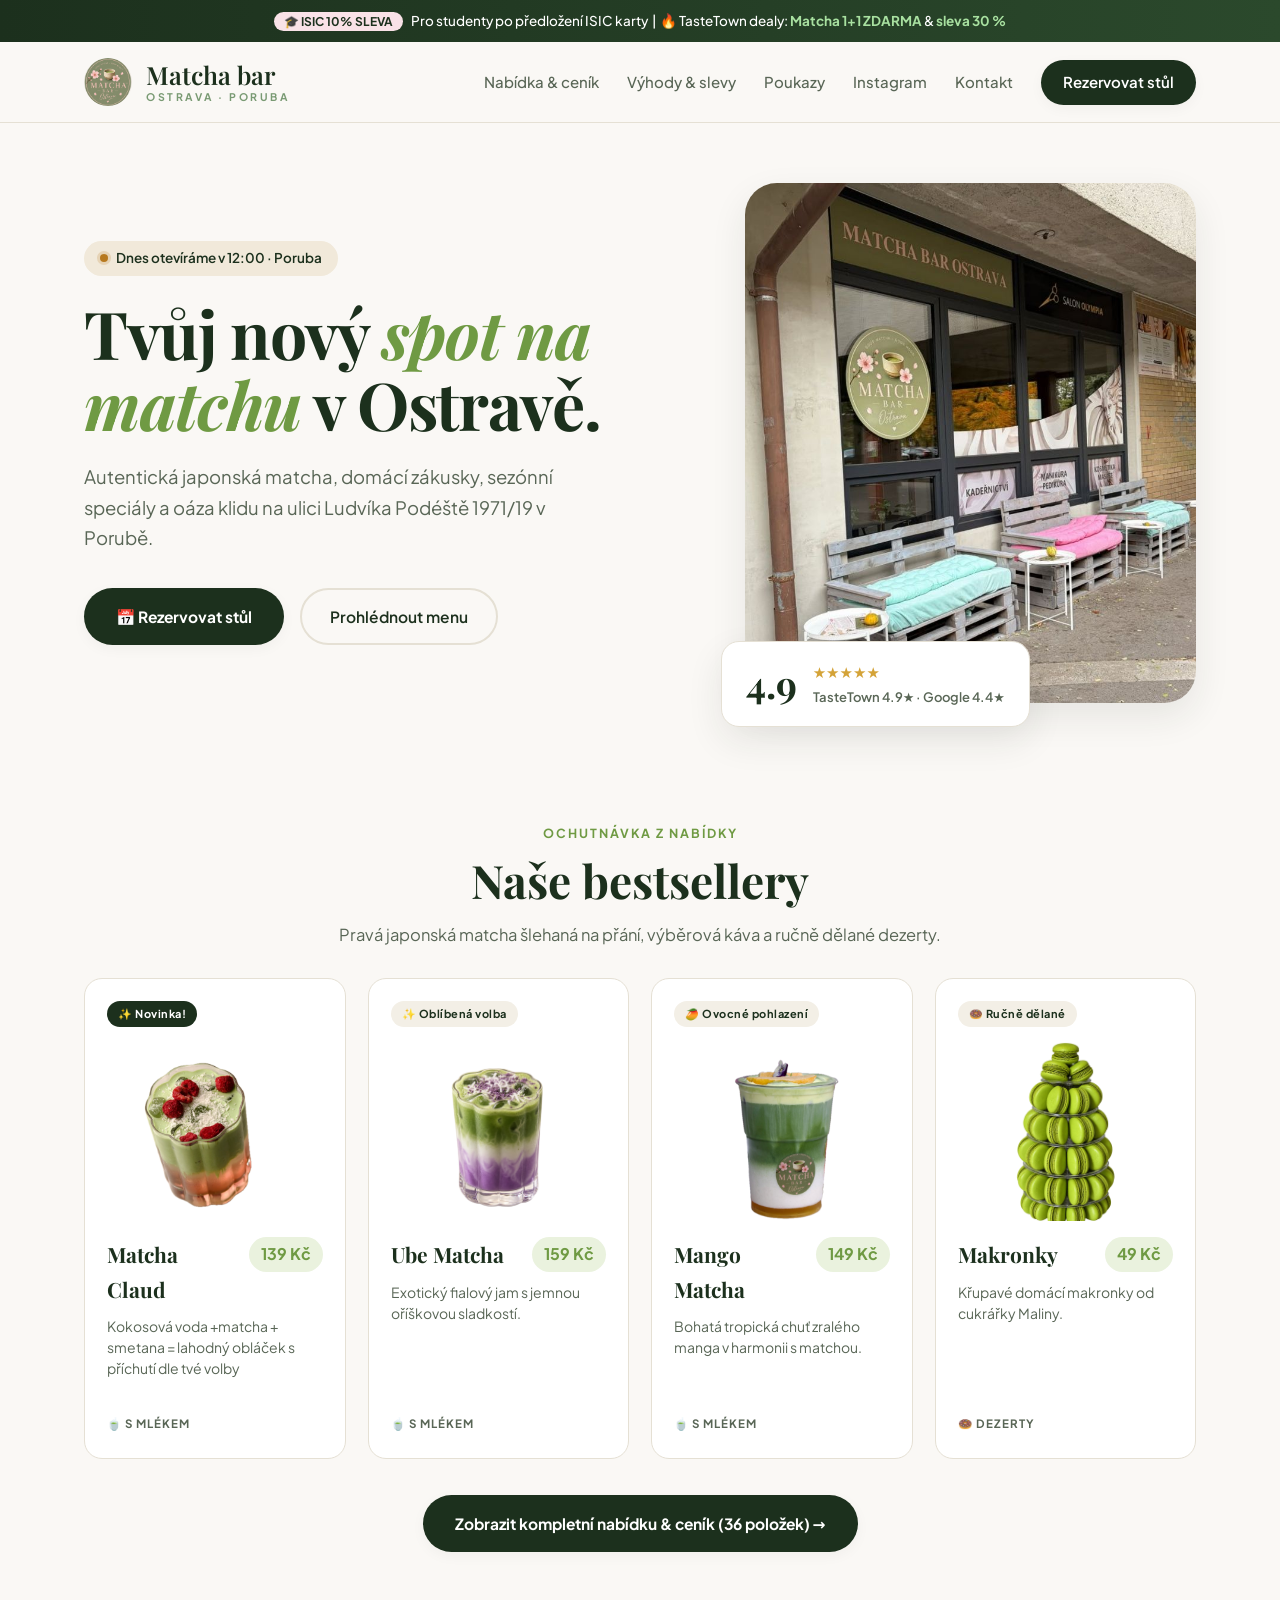
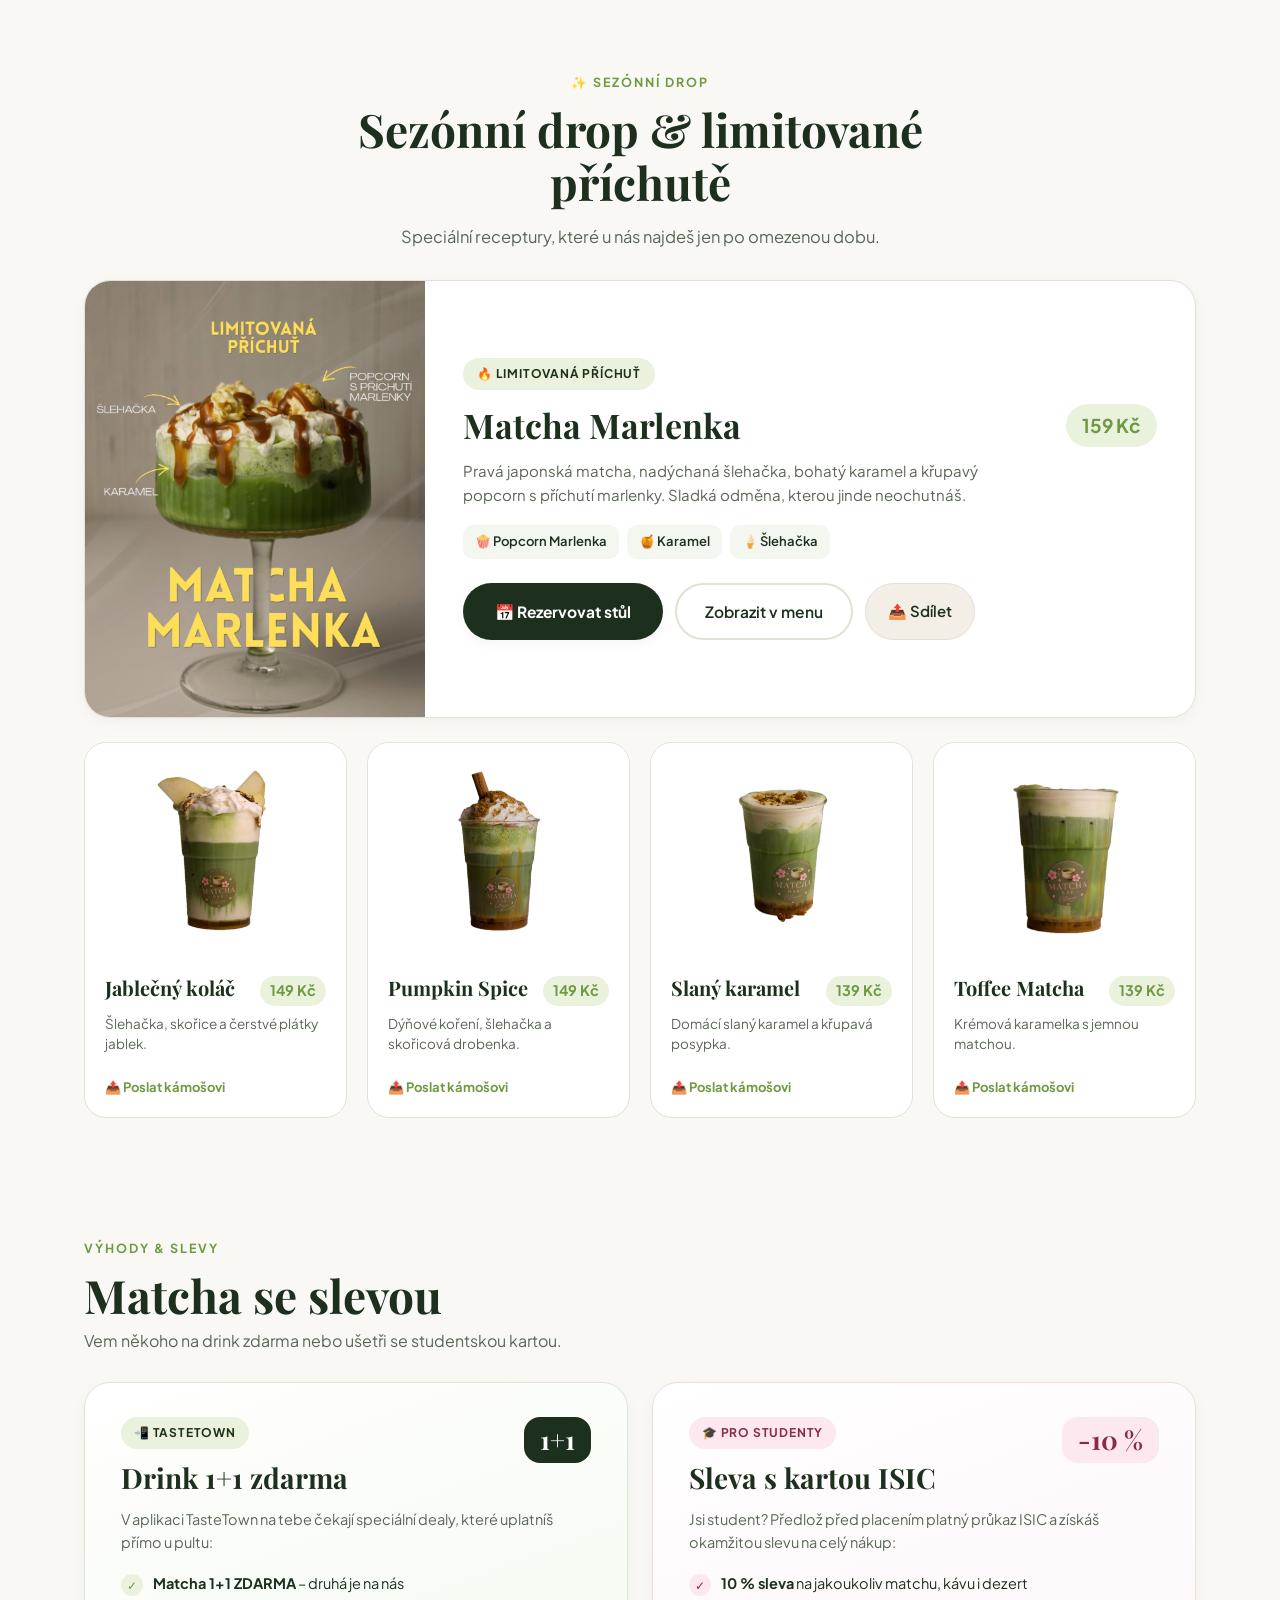
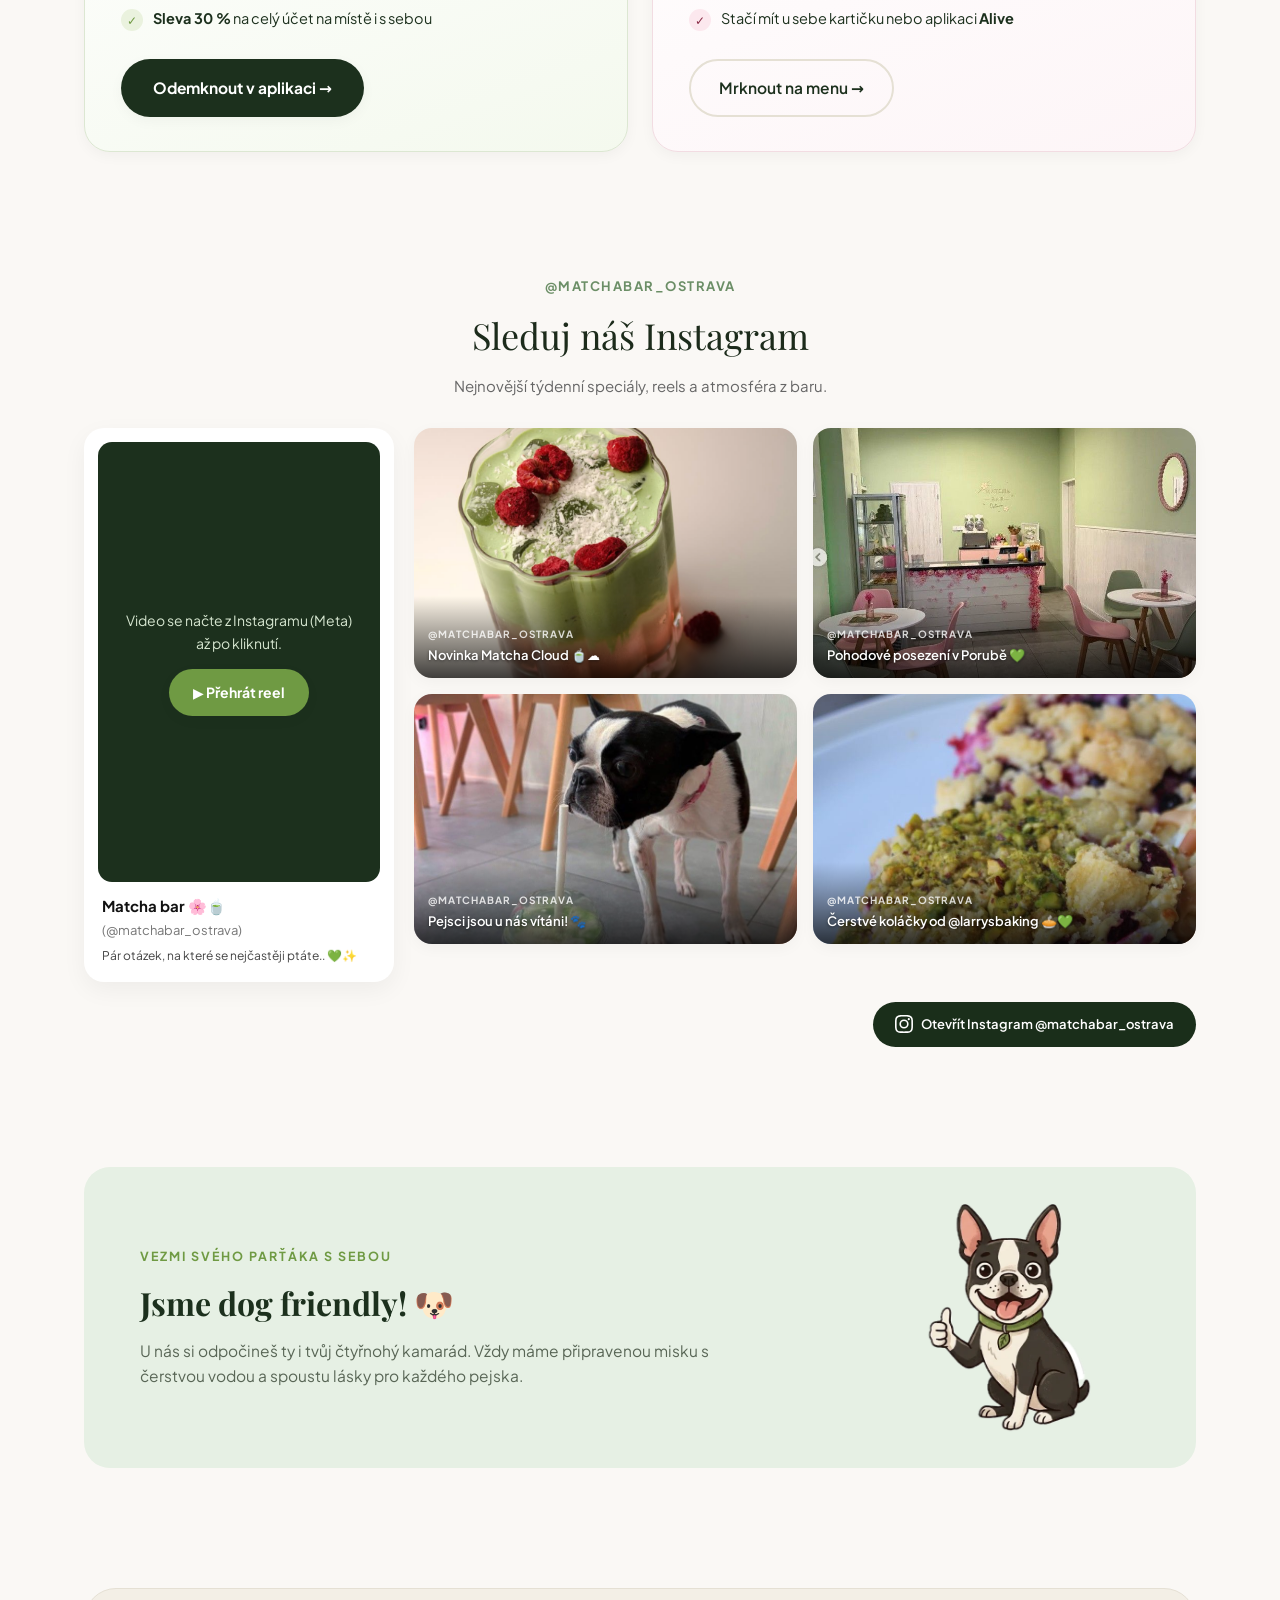
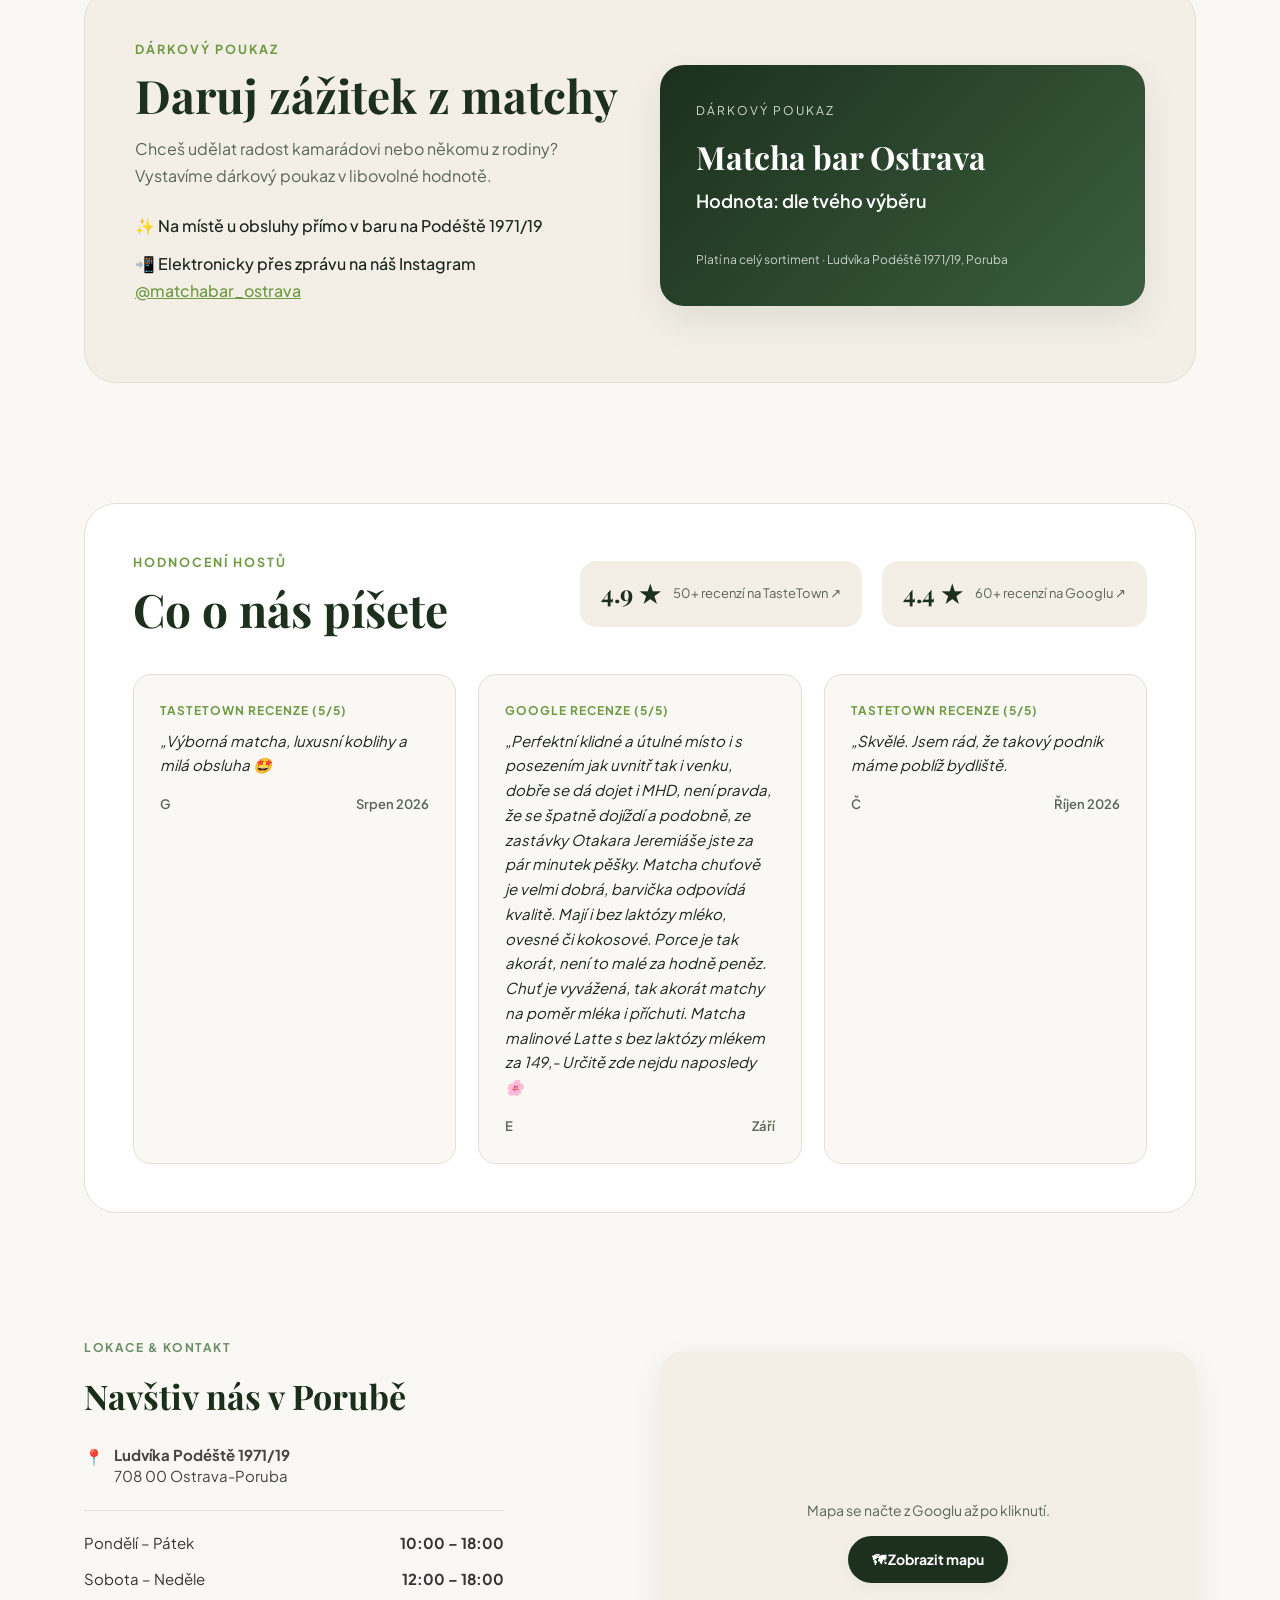
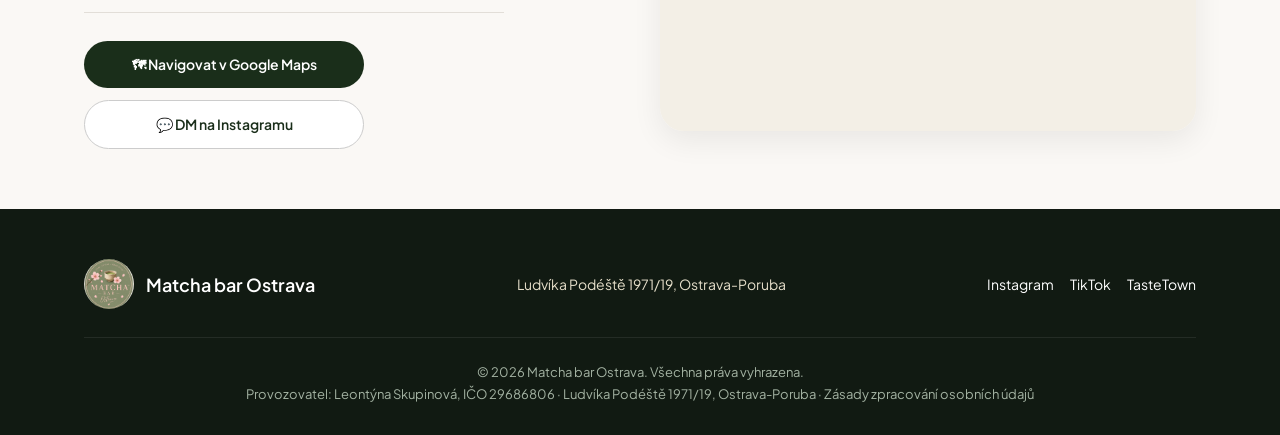
==== commit 0837a2df: "Add files via upload" ====
--- a/index.html
+++ b/index.html
@@ -186,7 +186,7 @@
 
             <div class="menu-cta-box">
                 <a href="menu.html" class="btn-main">
-                    Zobrazit kompletní nabídku &amp; ceník (35 položek) →
+                    Zobrazit kompletní nabídku &amp; ceník (36 položek) →
                 </a>
             </div>
         </section>
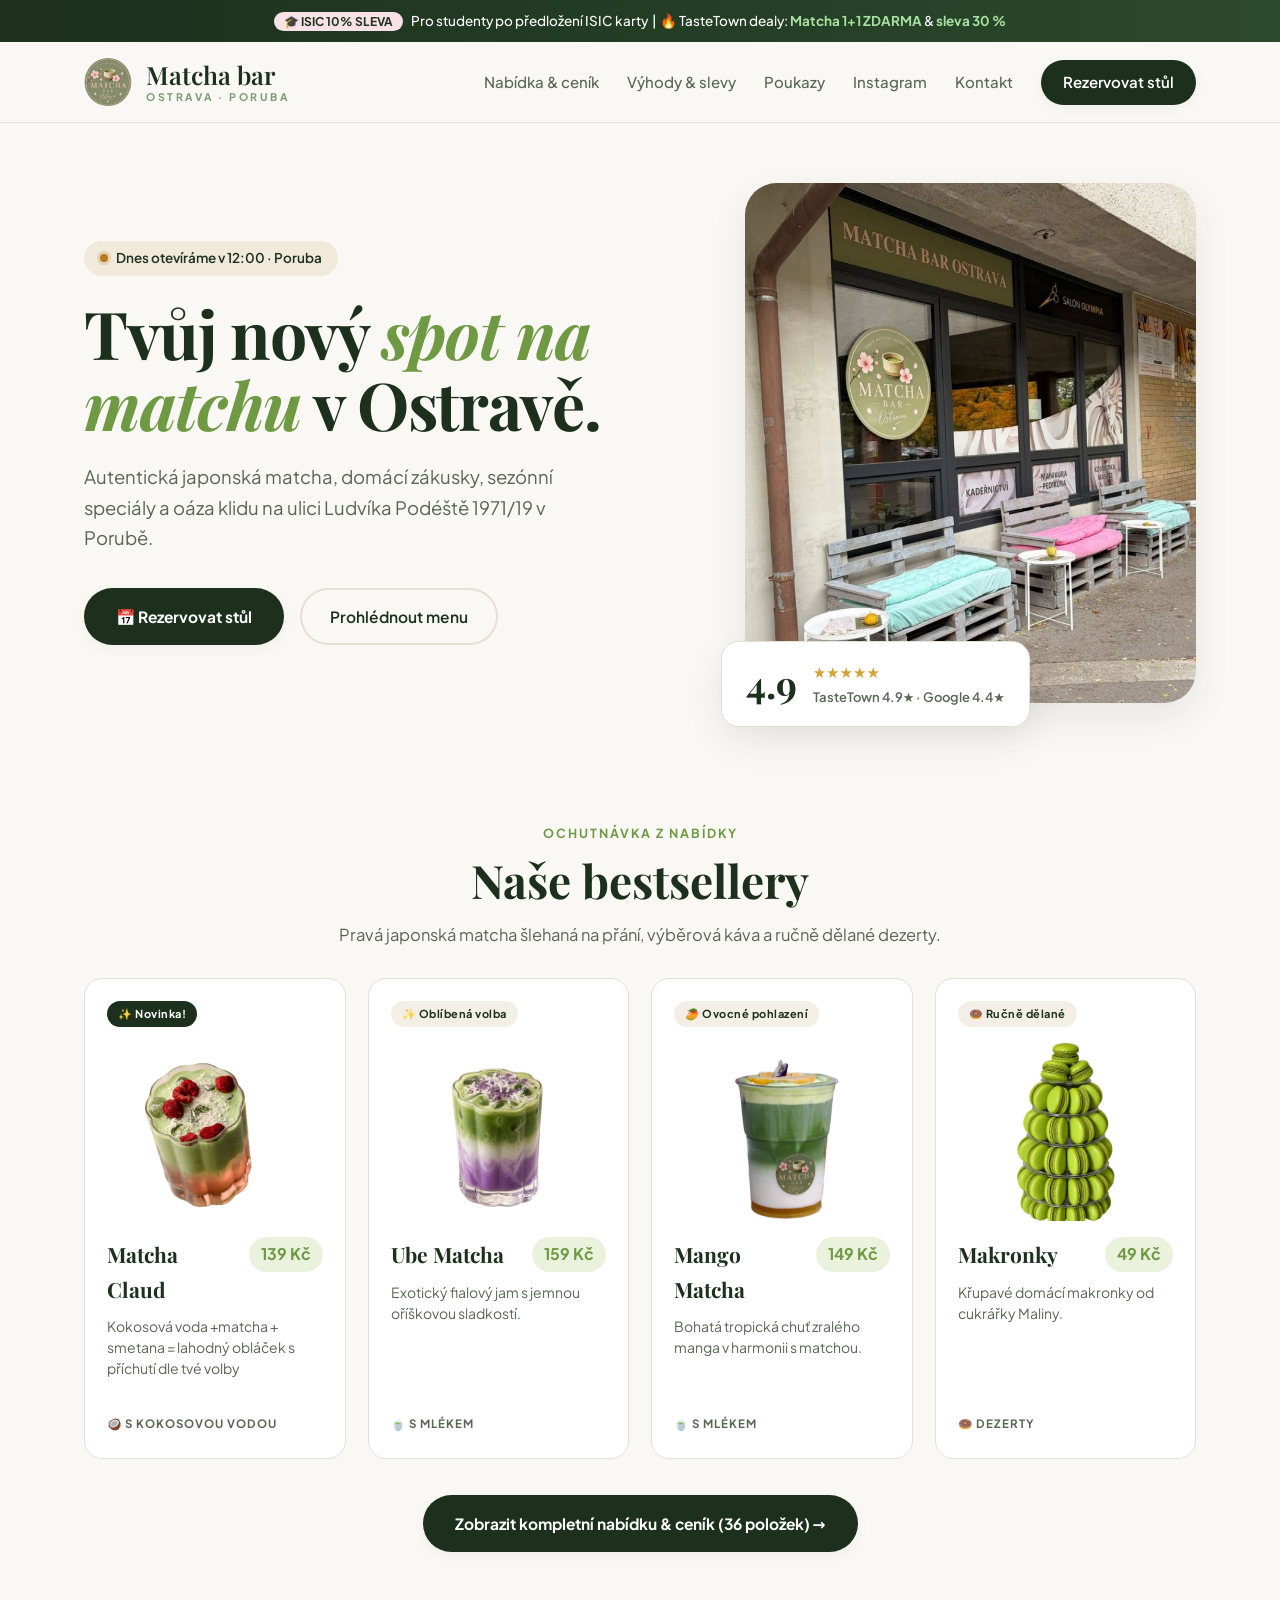
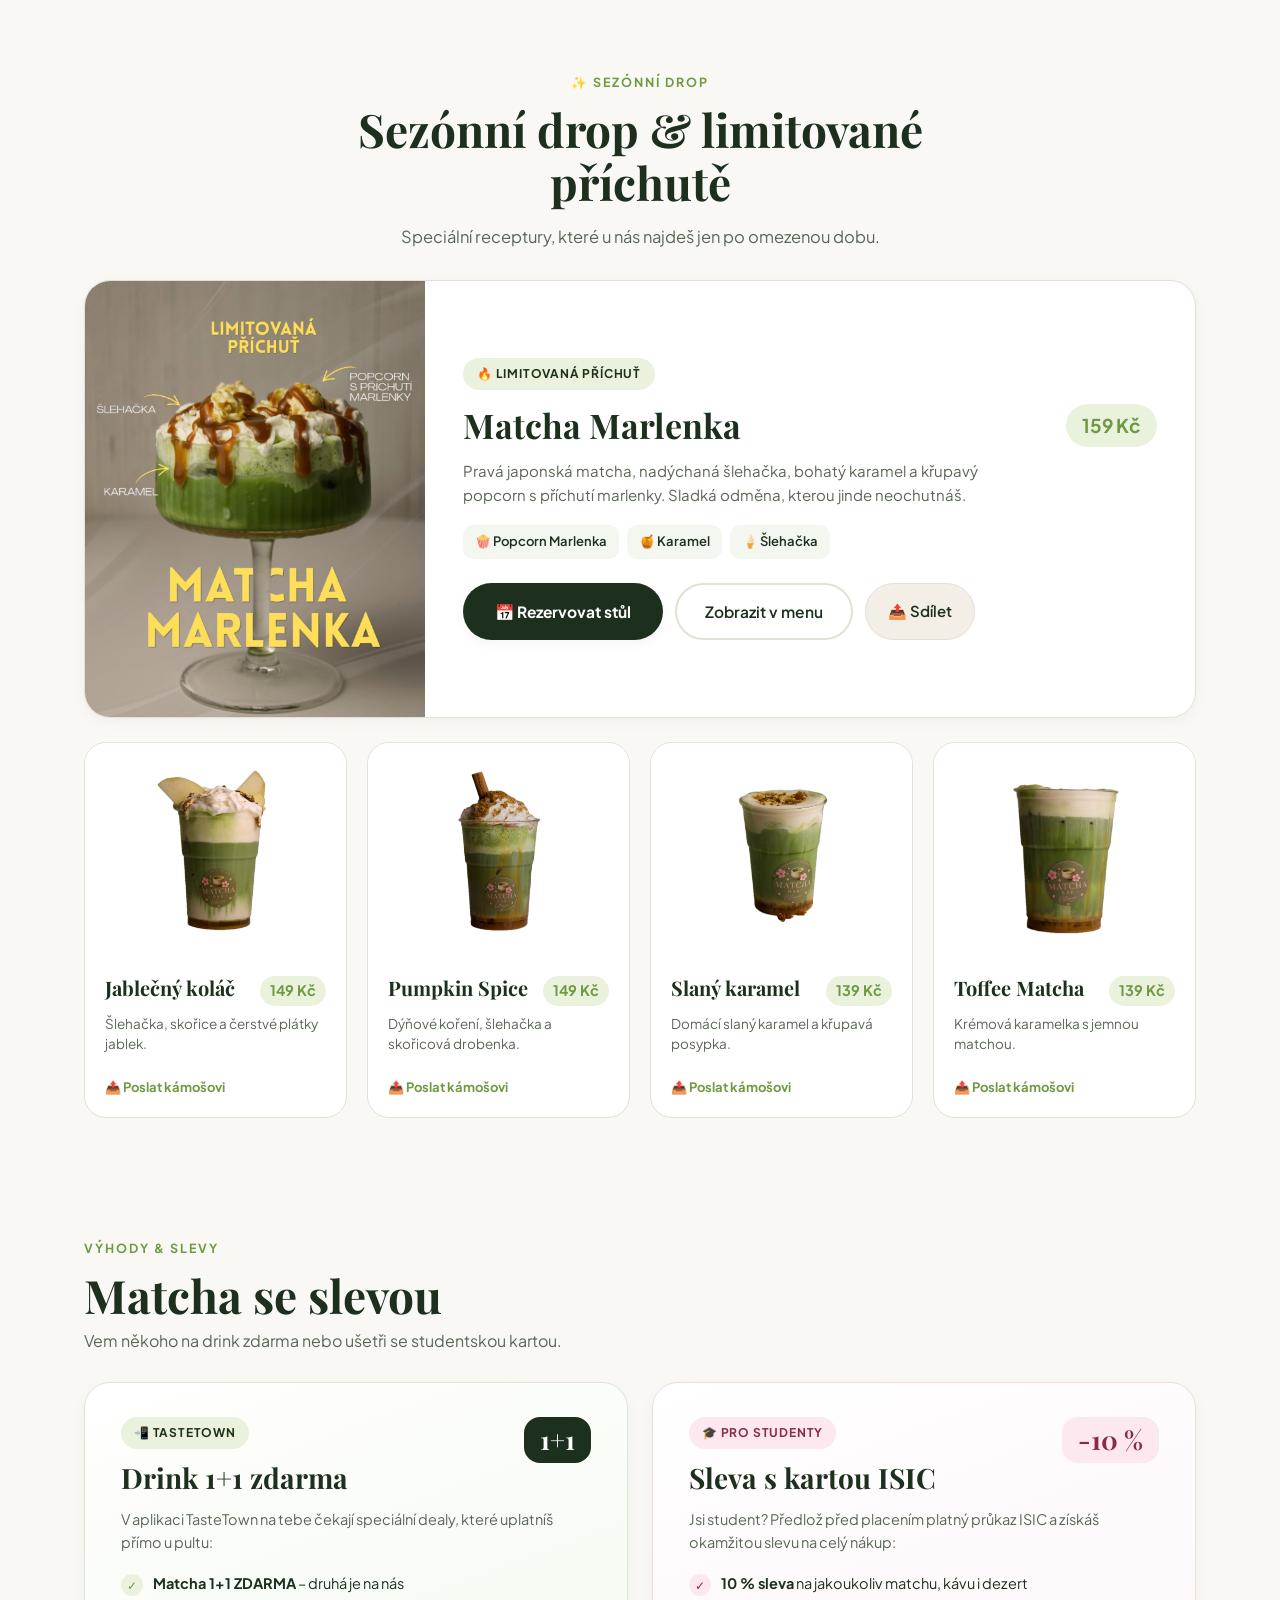
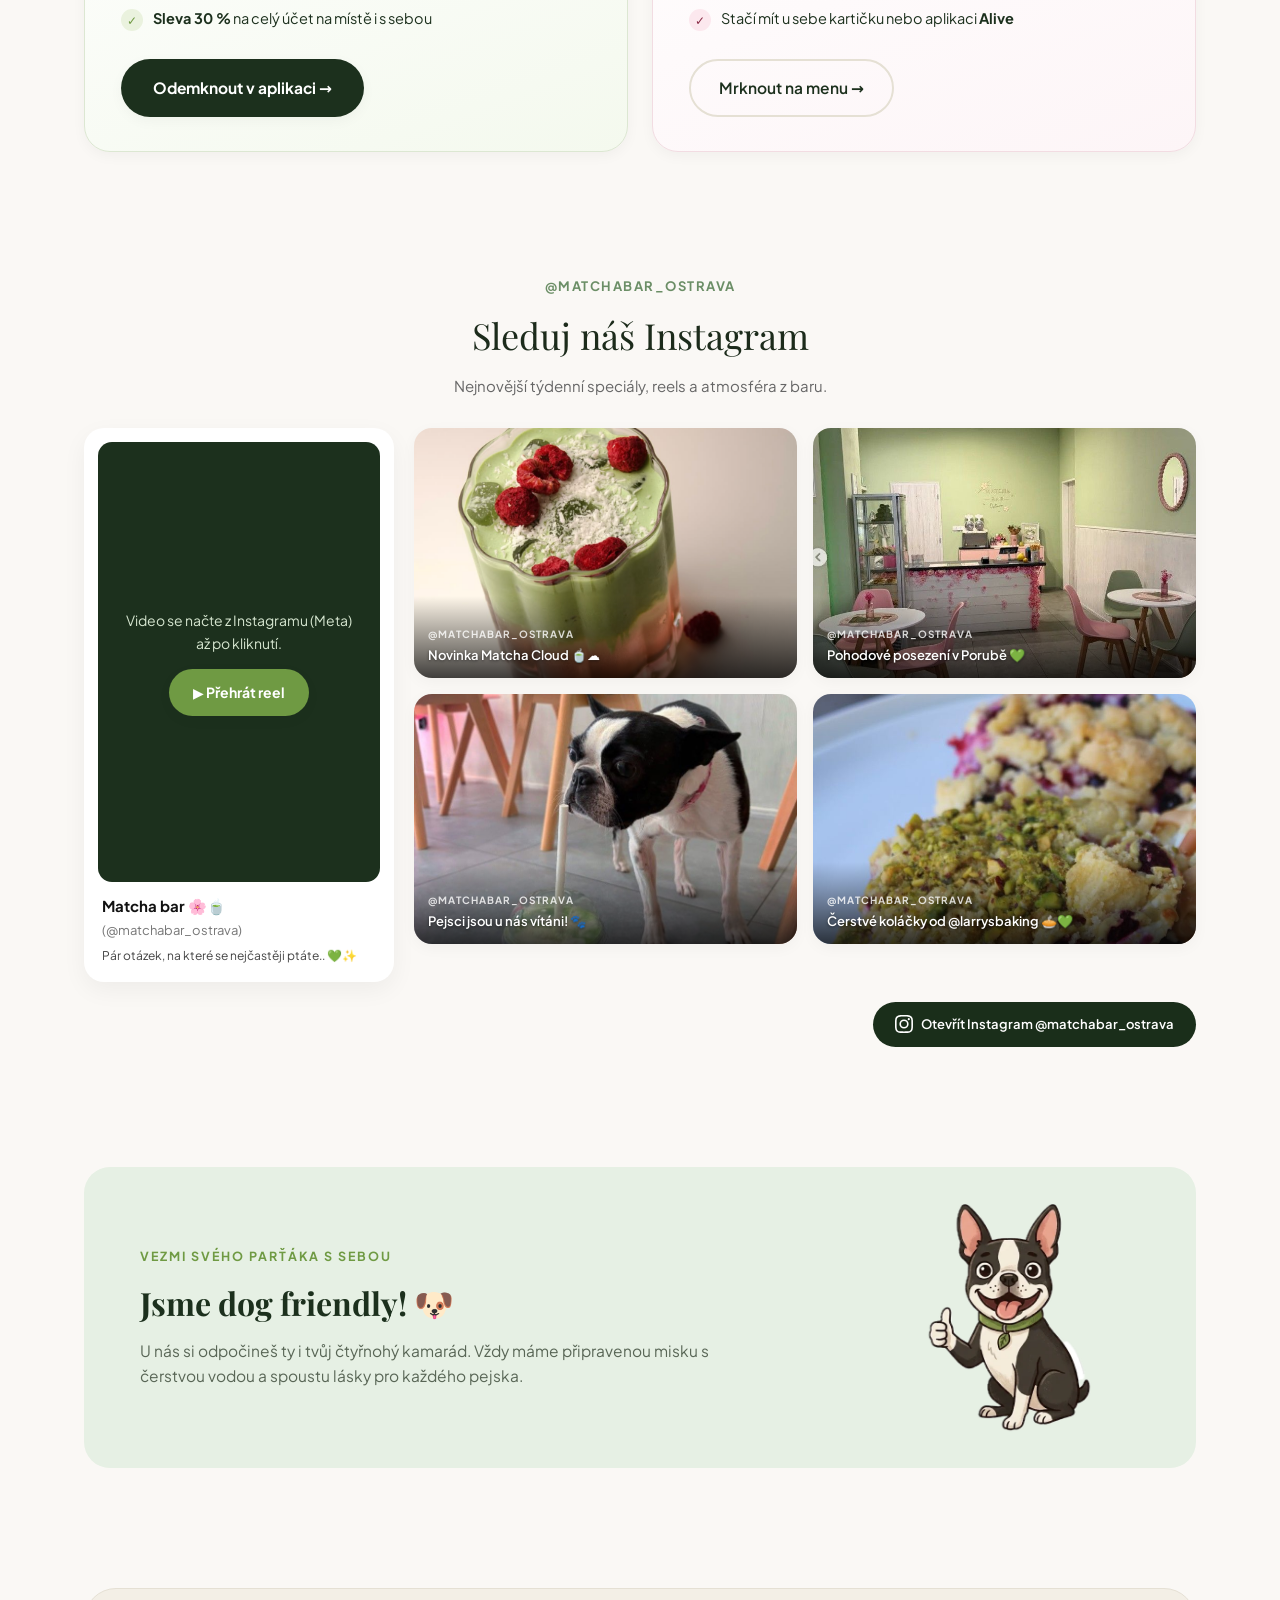
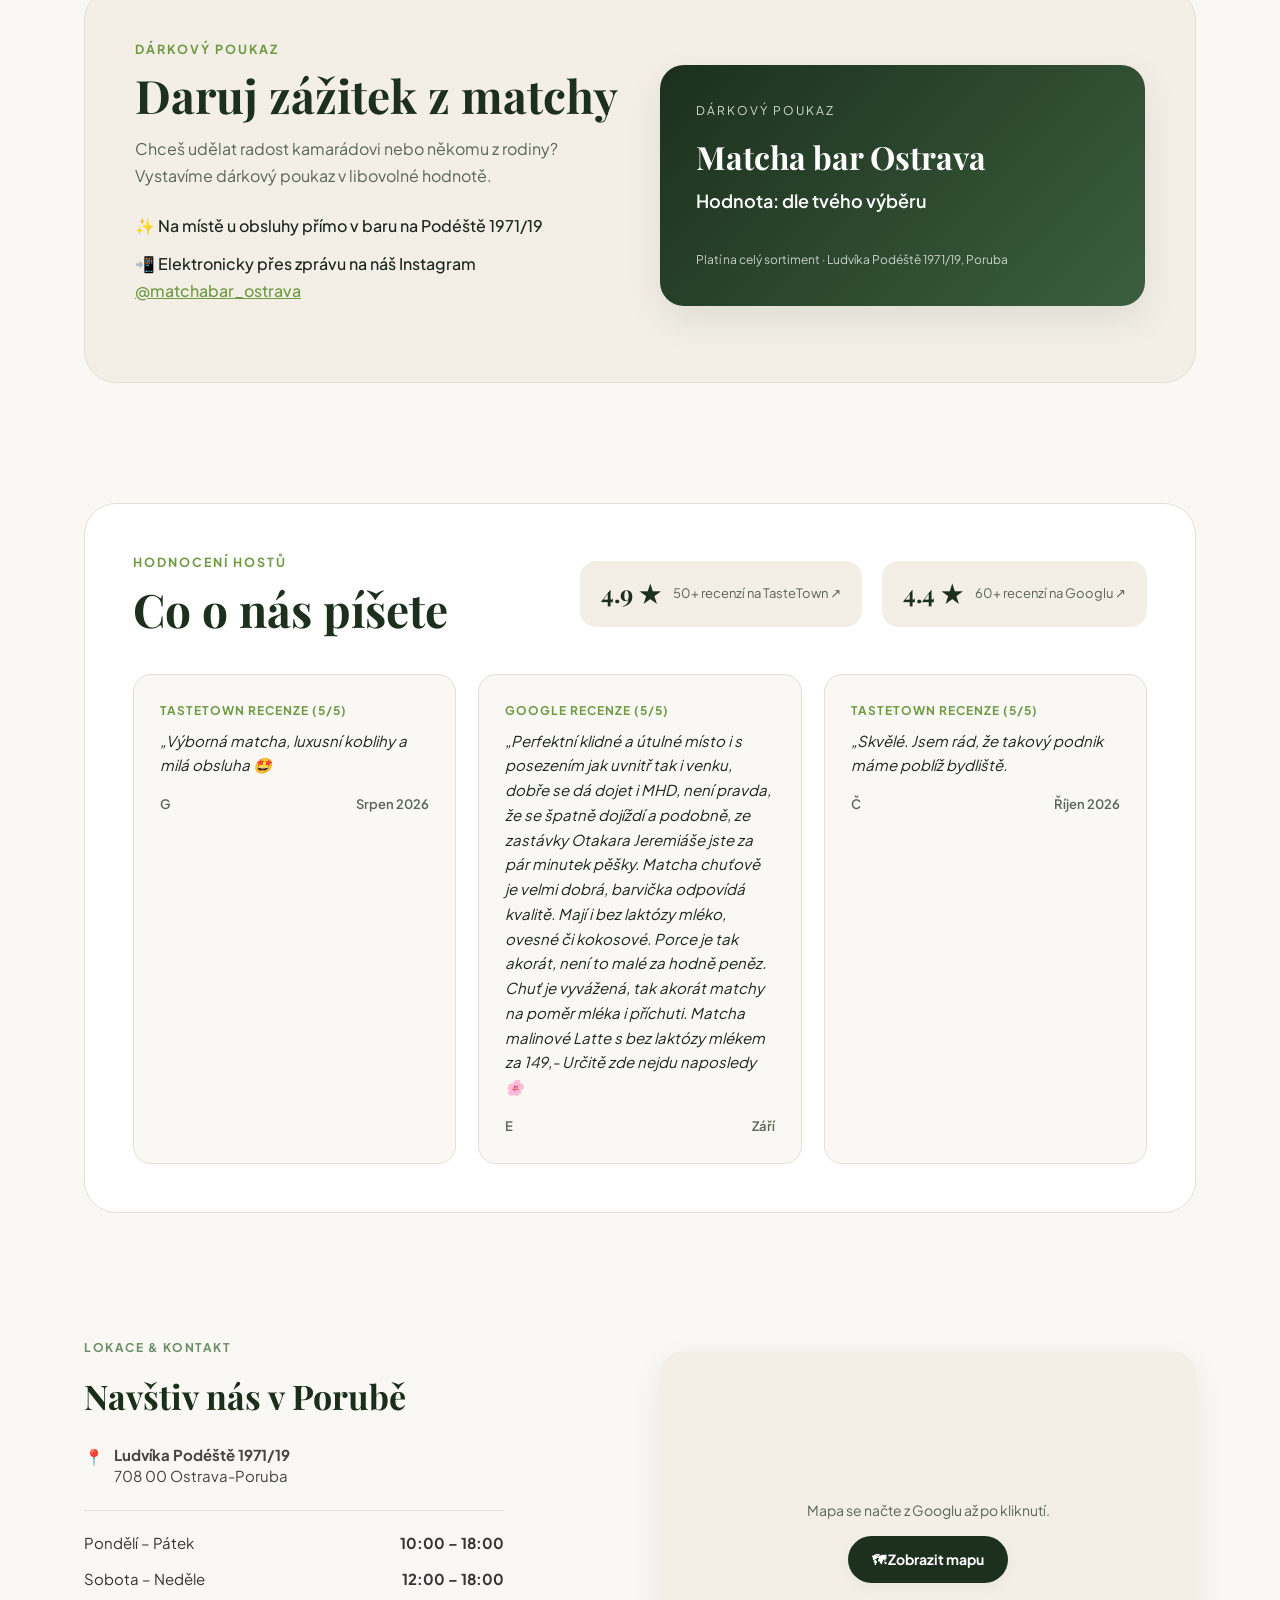
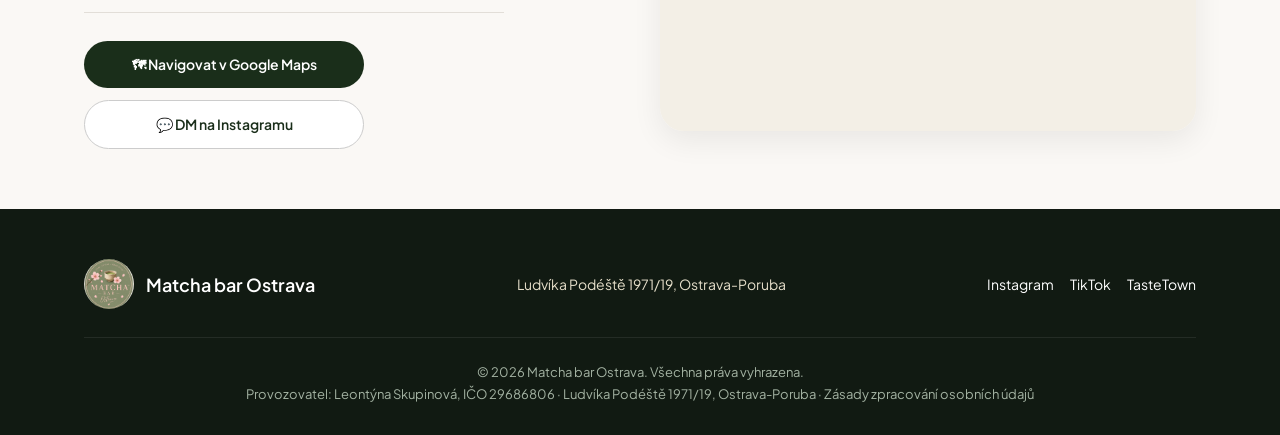
==== commit 1aef3fd2: "Add files via upload" ====
--- a/index.html
+++ b/index.html
@@ -134,7 +134,7 @@
                     </div>
                     <p class="menu-desc">Kokosová voda +matcha + smetana = lahodný obláček s příchutí dle tvé volby</p>
                     <div class="bs-footer">
-                        <span class="menu-cat-tag">🍵 S mlékem</span>
+                        <span class="menu-cat-tag">🥥 S kokosovou vodou</span>
                     </div>
                 </article>
 
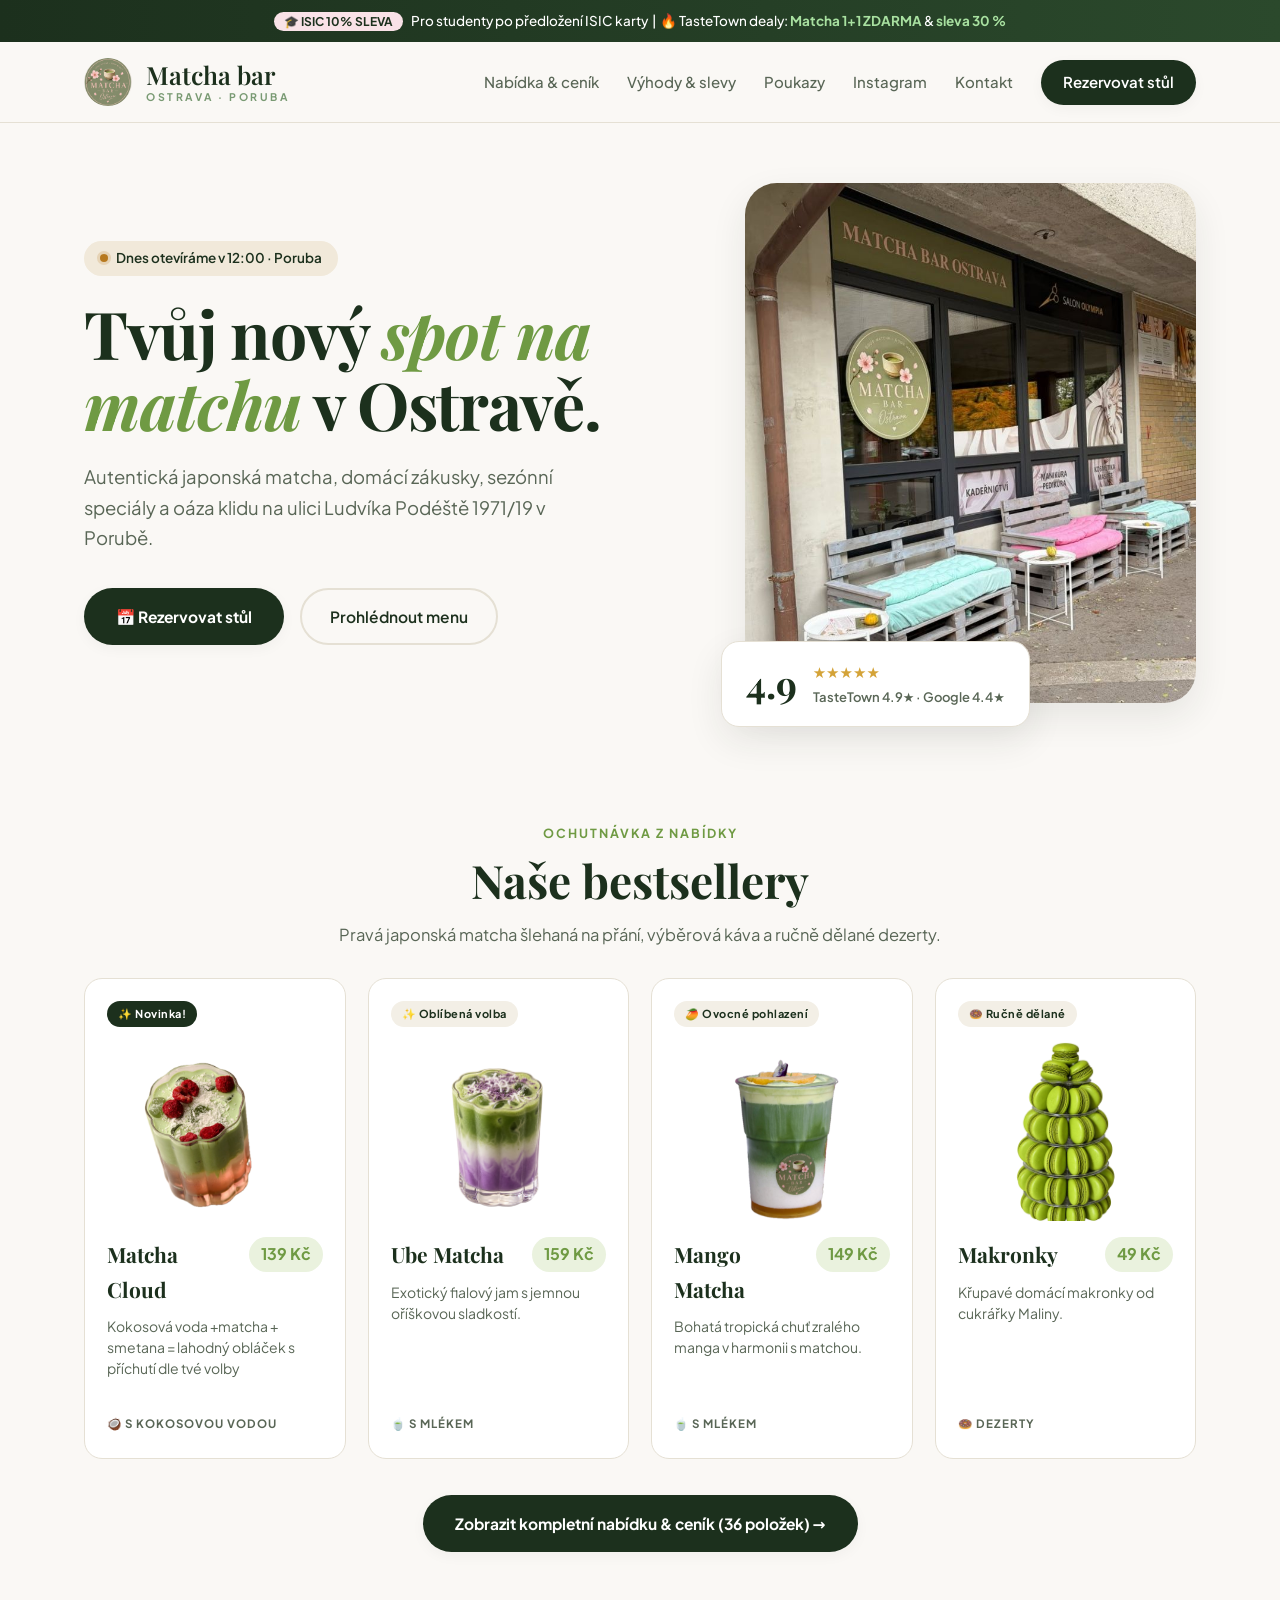
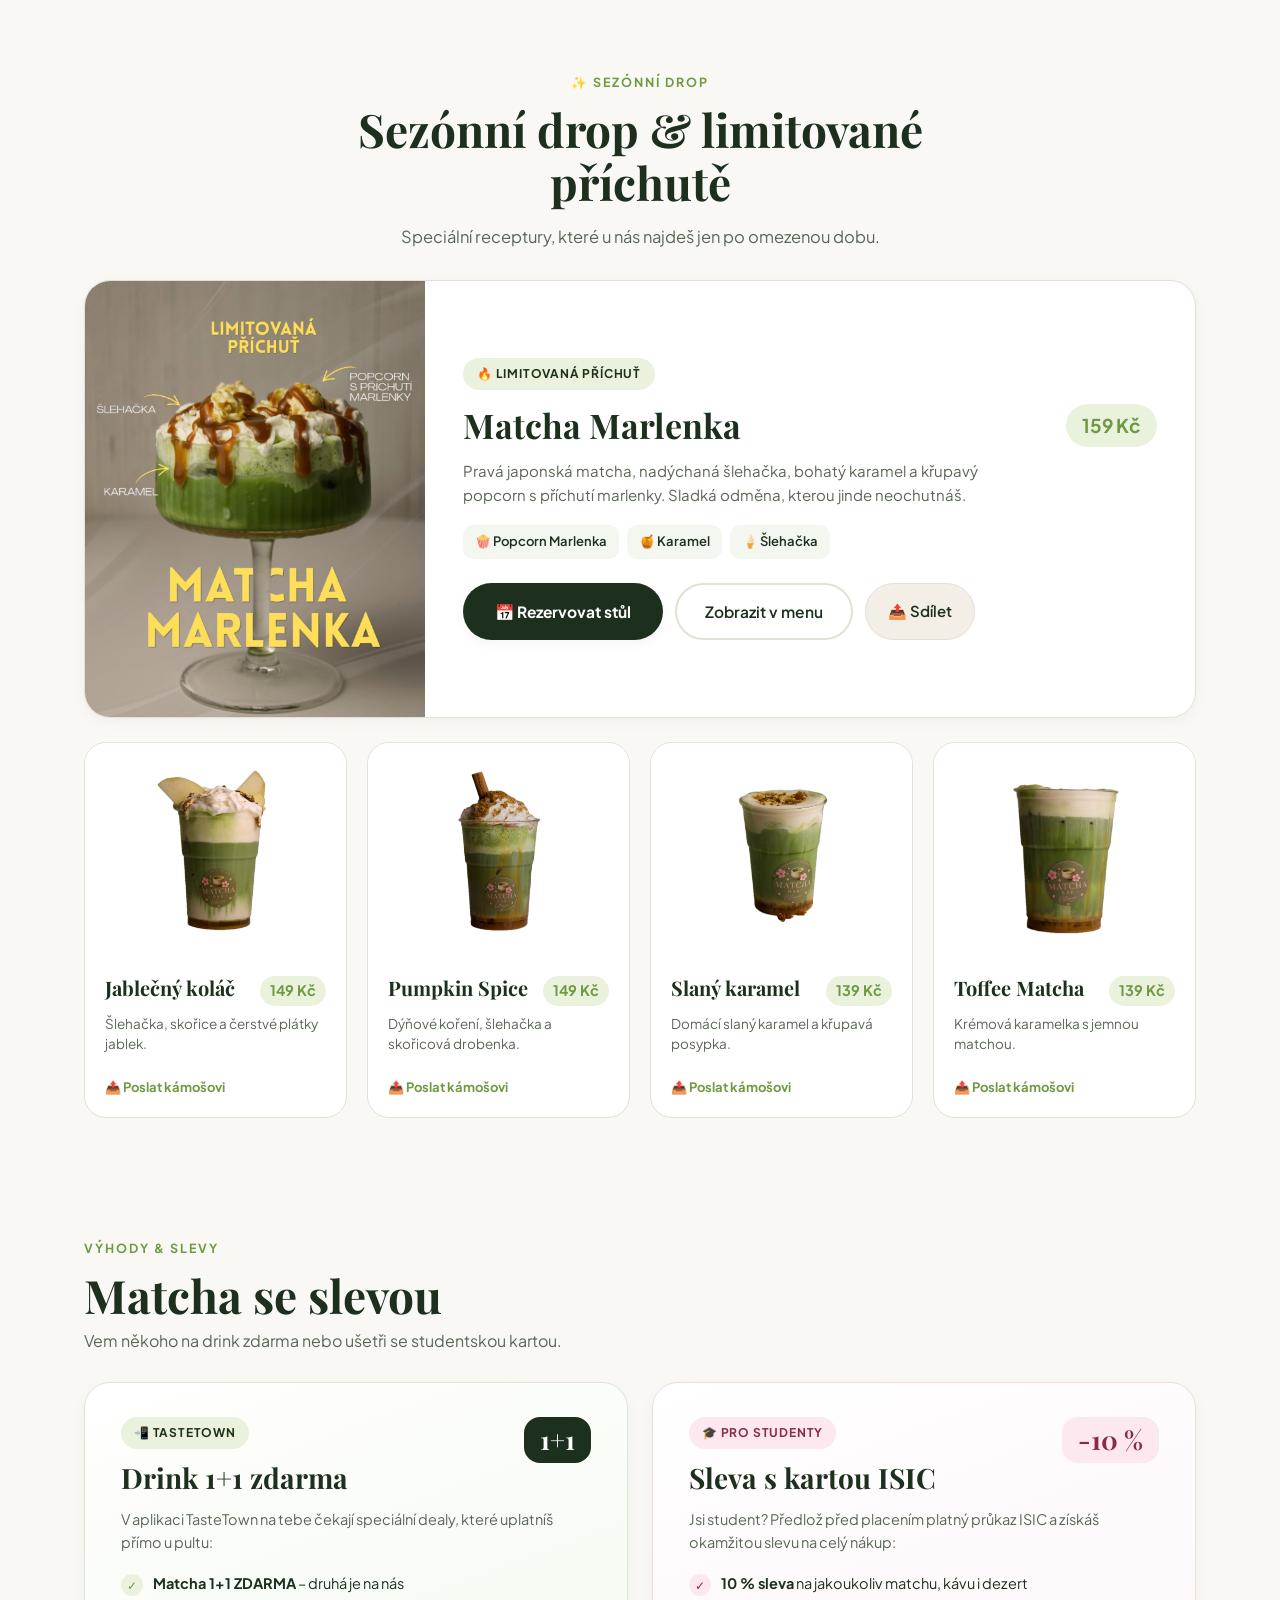
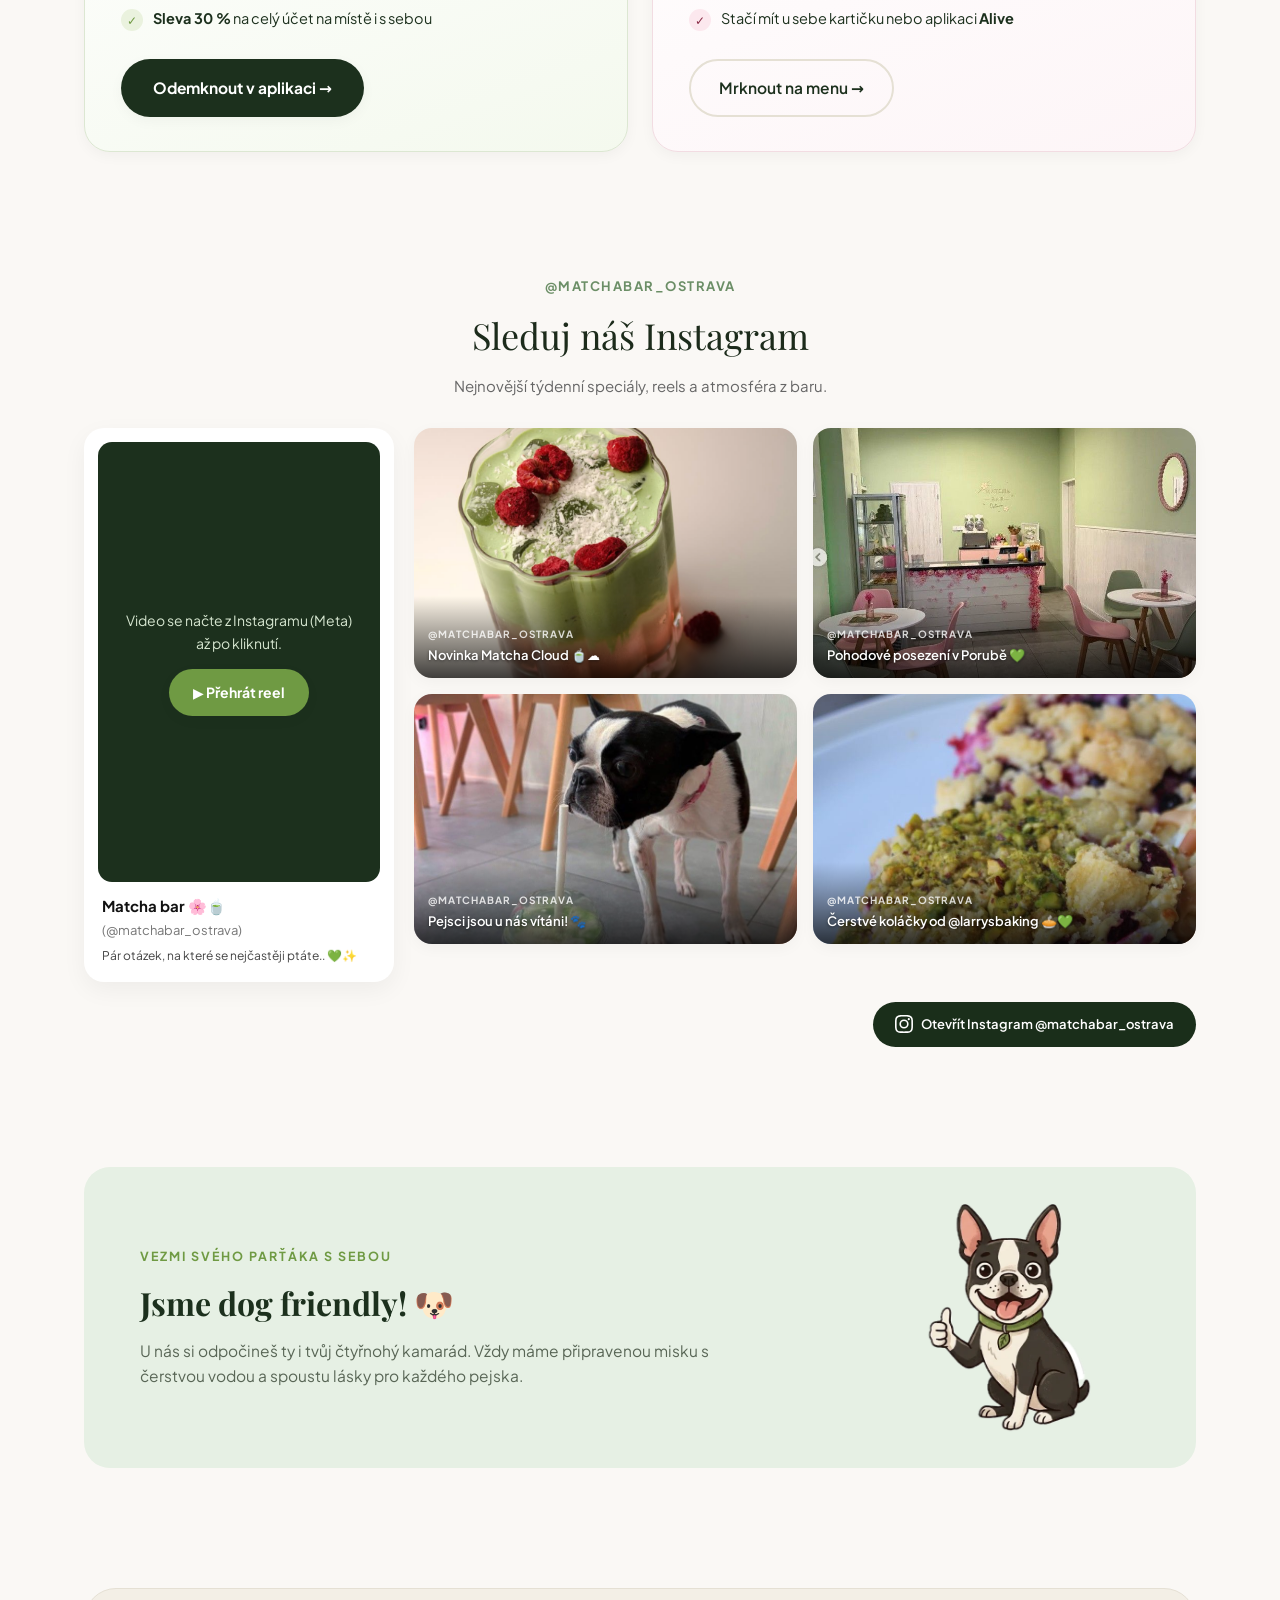
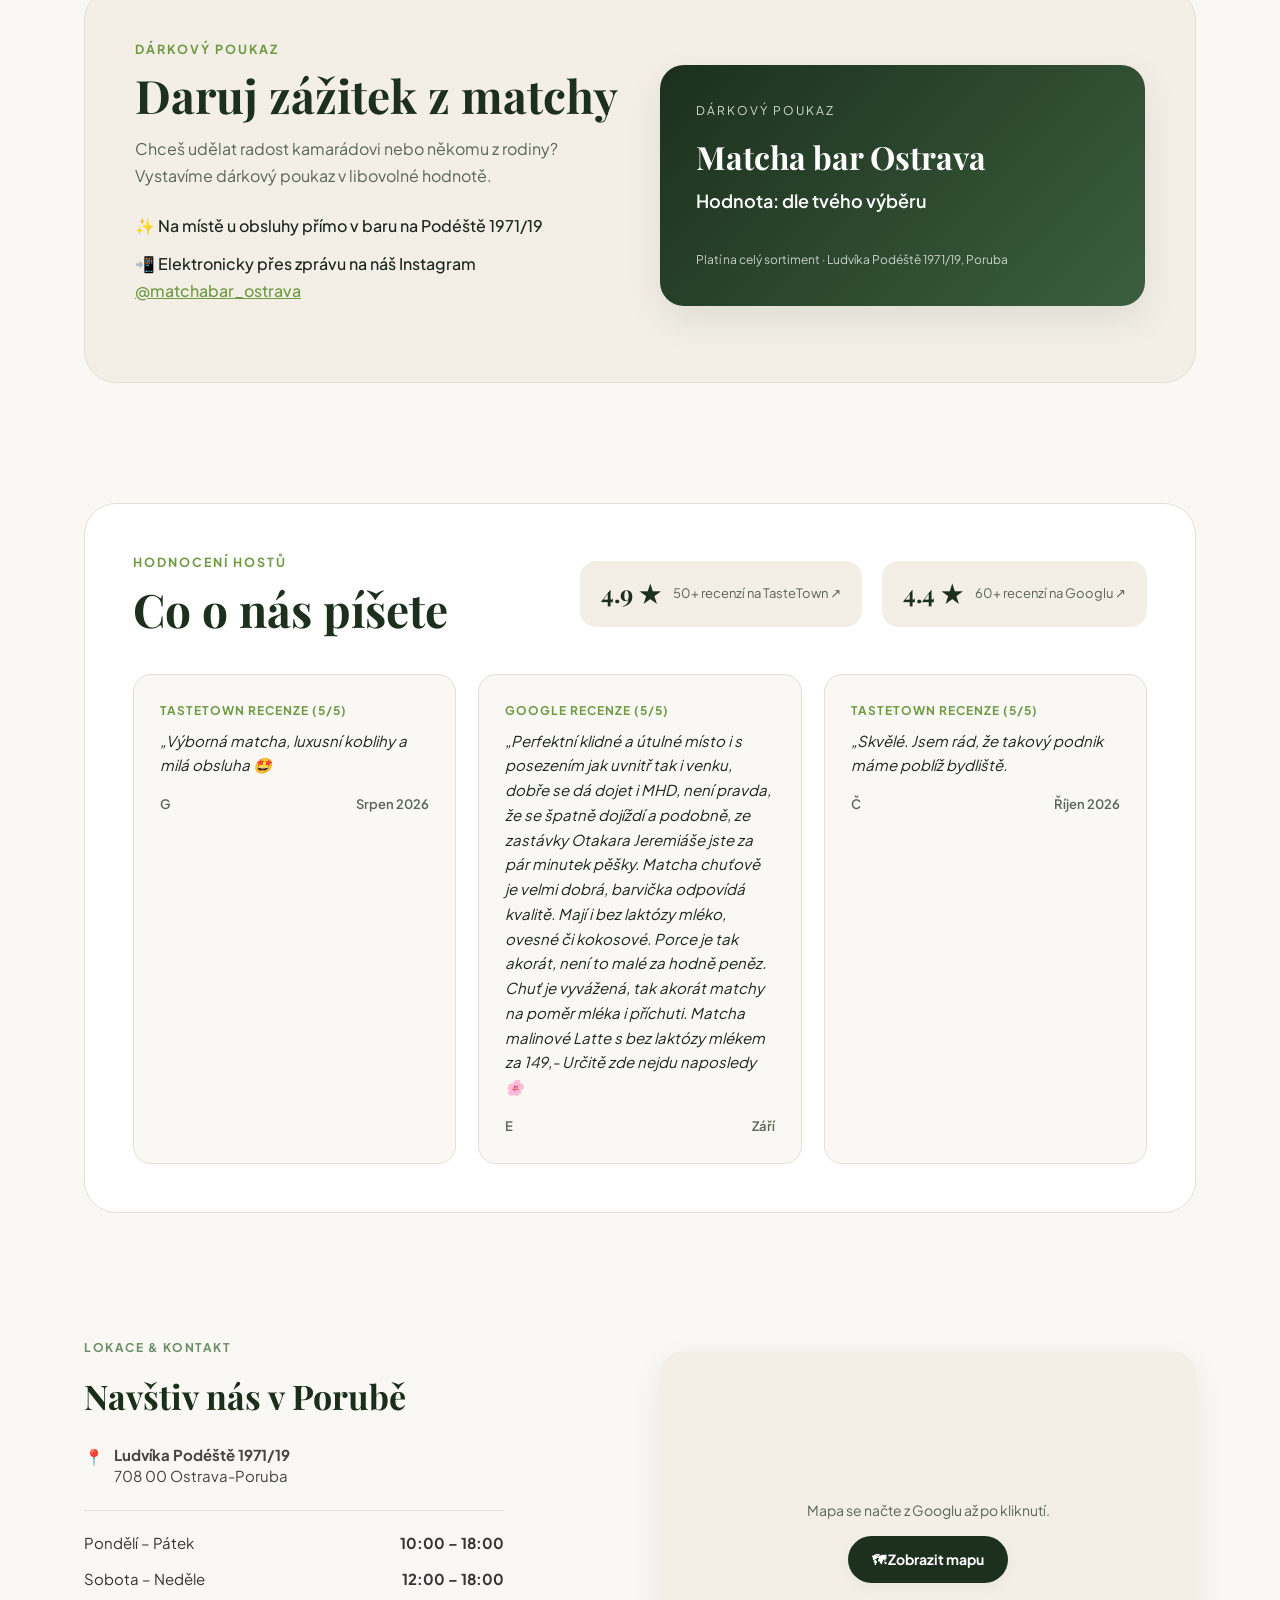
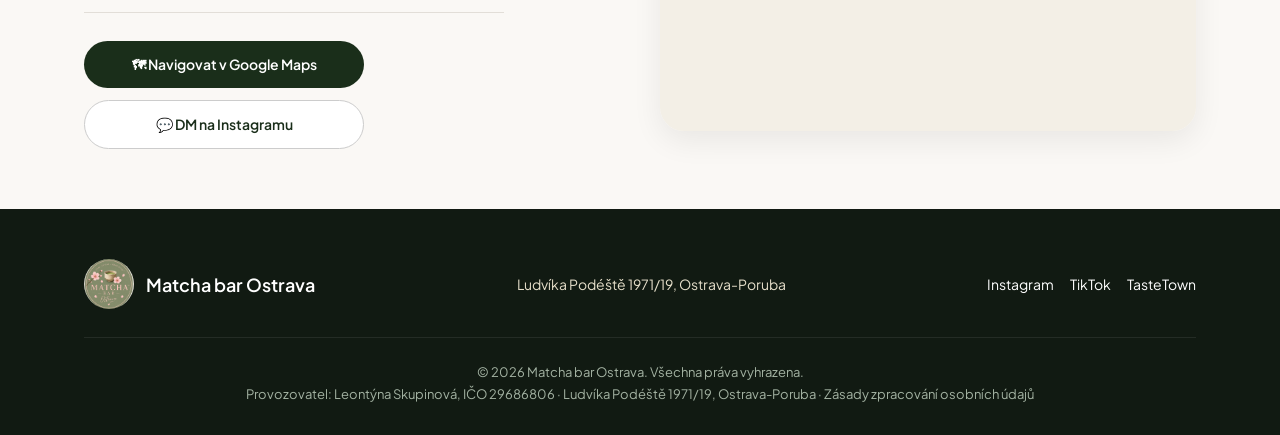
==== commit 4430c5d4: "Add files via upload" ====
--- a/index.html
+++ b/index.html
@@ -126,10 +126,10 @@
                 <article class="bestseller-card">
                     <div class="bs-badge">✨ Novinka!</div>
                     <div class="bs-image-box">
-                        <img src="img/matchaclaudbezpozadi.png" alt="Matcha Claud" class="bs-img" loading="lazy">
+                        <img src="img/matchaclaudbezpozadi.png" alt="Matcha Cloud" class="bs-img" loading="lazy">
                     </div>
                     <div class="menu-card-top">
-                        <h3 class="menu-title">Matcha Claud</h3>
+                        <h3 class="menu-title">Matcha Cloud</h3>
                         <span class="menu-price">139 Kč</span>
                     </div>
                     <p class="menu-desc">Kokosová voda +matcha + smetana = lahodný obláček s příchutí dle tvé volby</p>
@@ -626,32 +626,7 @@
         </div>
     </footer>
 
-    <script>
-    function shareDrink(btn) {
-        var drink = btn.getAttribute('data-share-drink');
-        var url = window.location.origin + window.location.pathname + '#limitky';
-        var text = 'Hele, v Matcha baru v Porubě mají sezónní ' + drink + ' 🍵✨ Zajdeme?';
-        var isMobile = /Android|iPhone|iPad|iPod/i.test(navigator.userAgent);
-
-        function done() {
-            var orig = btn.textContent;
-            btn.textContent = 'Odkaz zkopírován ✓';
-            setTimeout(function () { btn.textContent = orig; }, 2200);
-        }
-
-        if (isMobile && navigator.share) {
-            navigator.share({ title: drink + ' · Matcha bar Ostrava', text: text, url: url }).catch(function () {});
-            return;
-        }
-        if (navigator.clipboard && window.isSecureContext) {
-            navigator.clipboard.writeText(url).then(done).catch(function () {
-                window.prompt('Zkopíruj odkaz a pošli kámošovi:', url);
-            });
-        } else {
-            window.prompt('Zkopíruj odkaz a pošli kámošovi:', url);
-        }
-    }
-    </script>
-    <script src="script.js?v=12" defer></script>
+
+    <script src="script.js?v=13" defer></script>
 </body>
 </html>
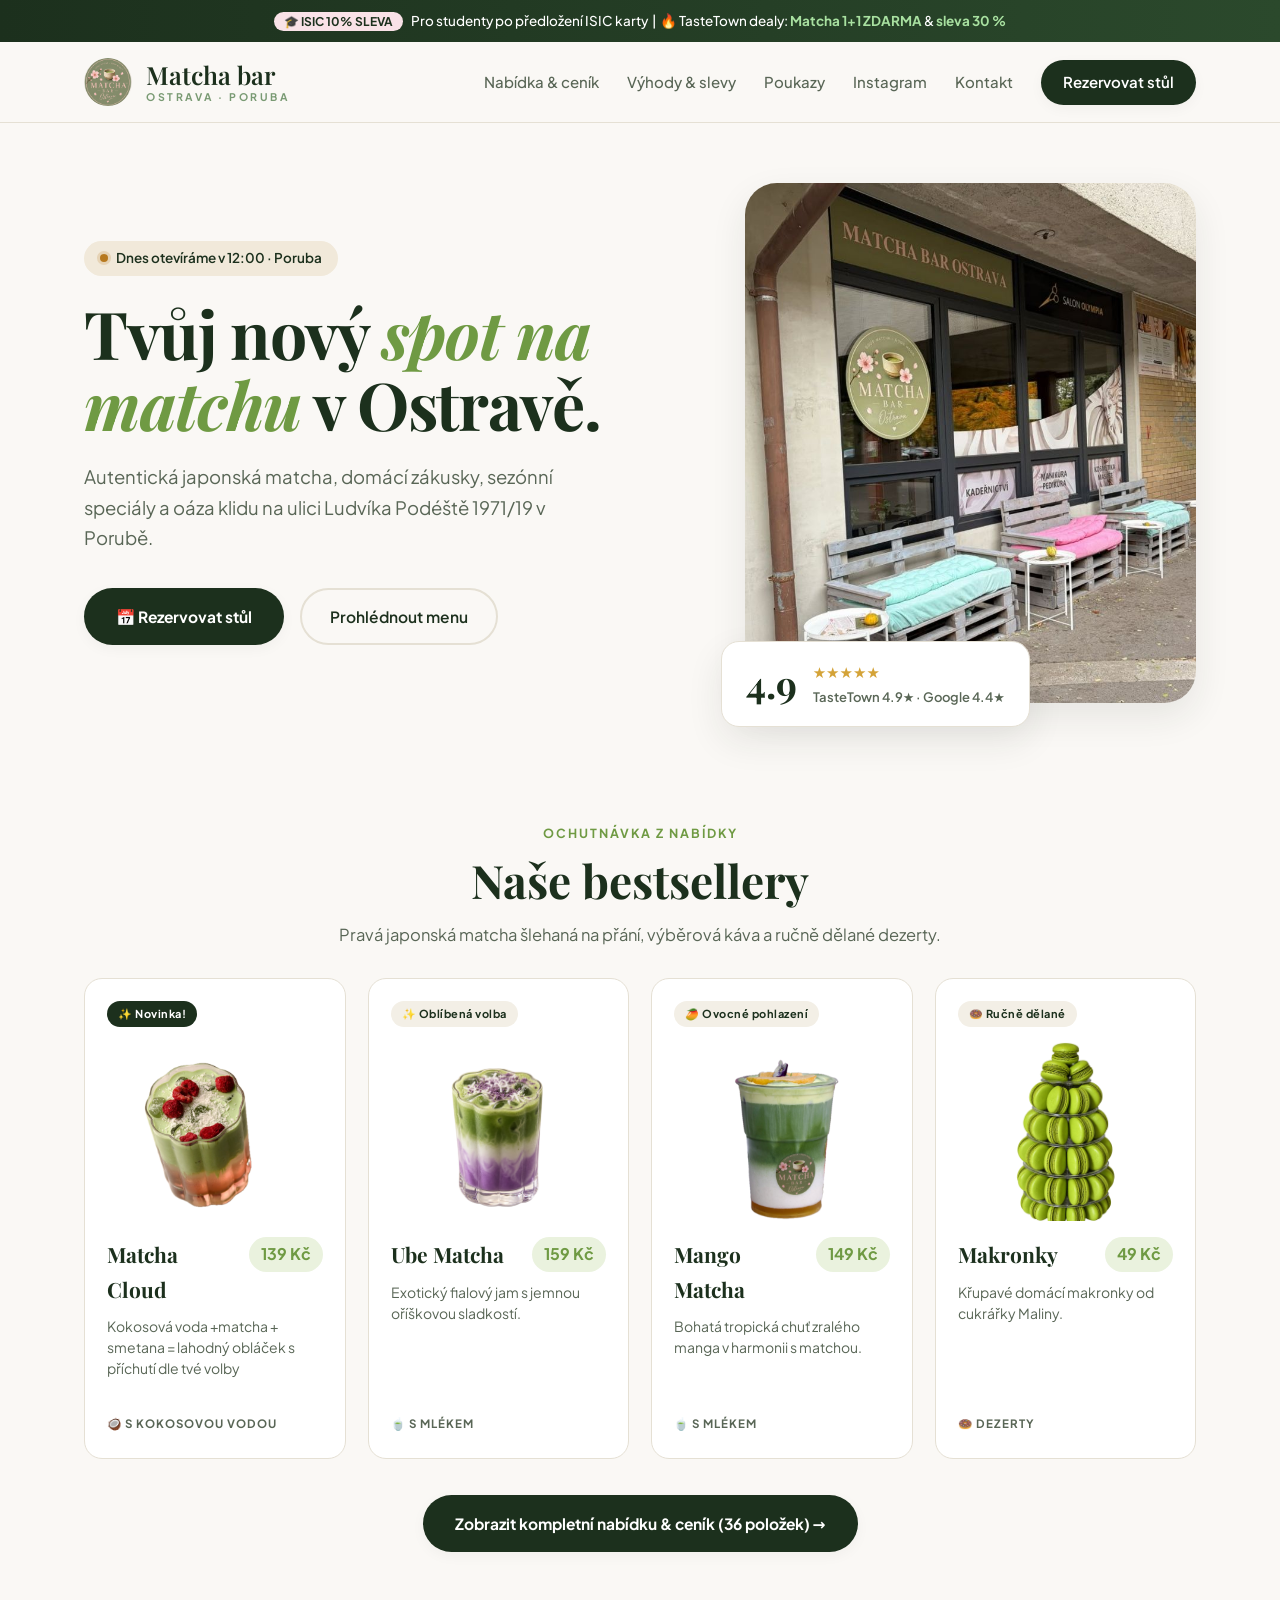
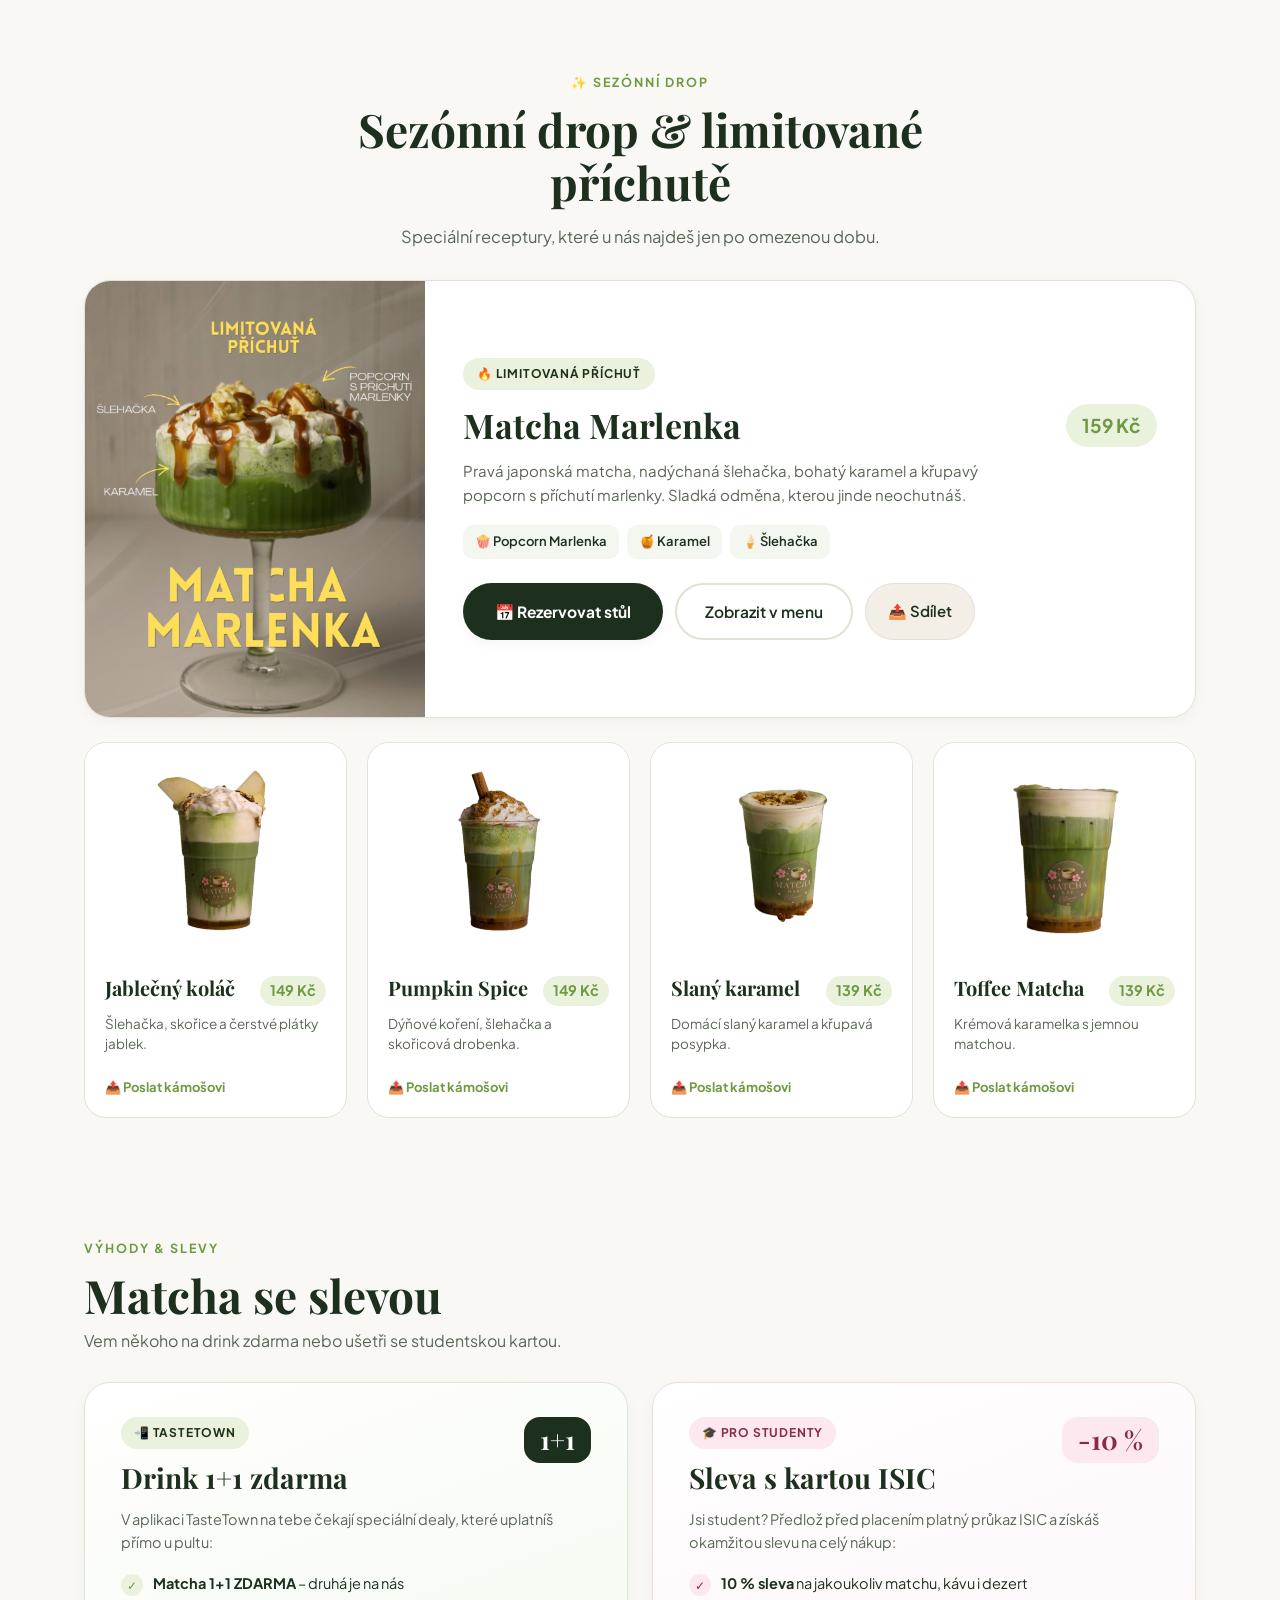
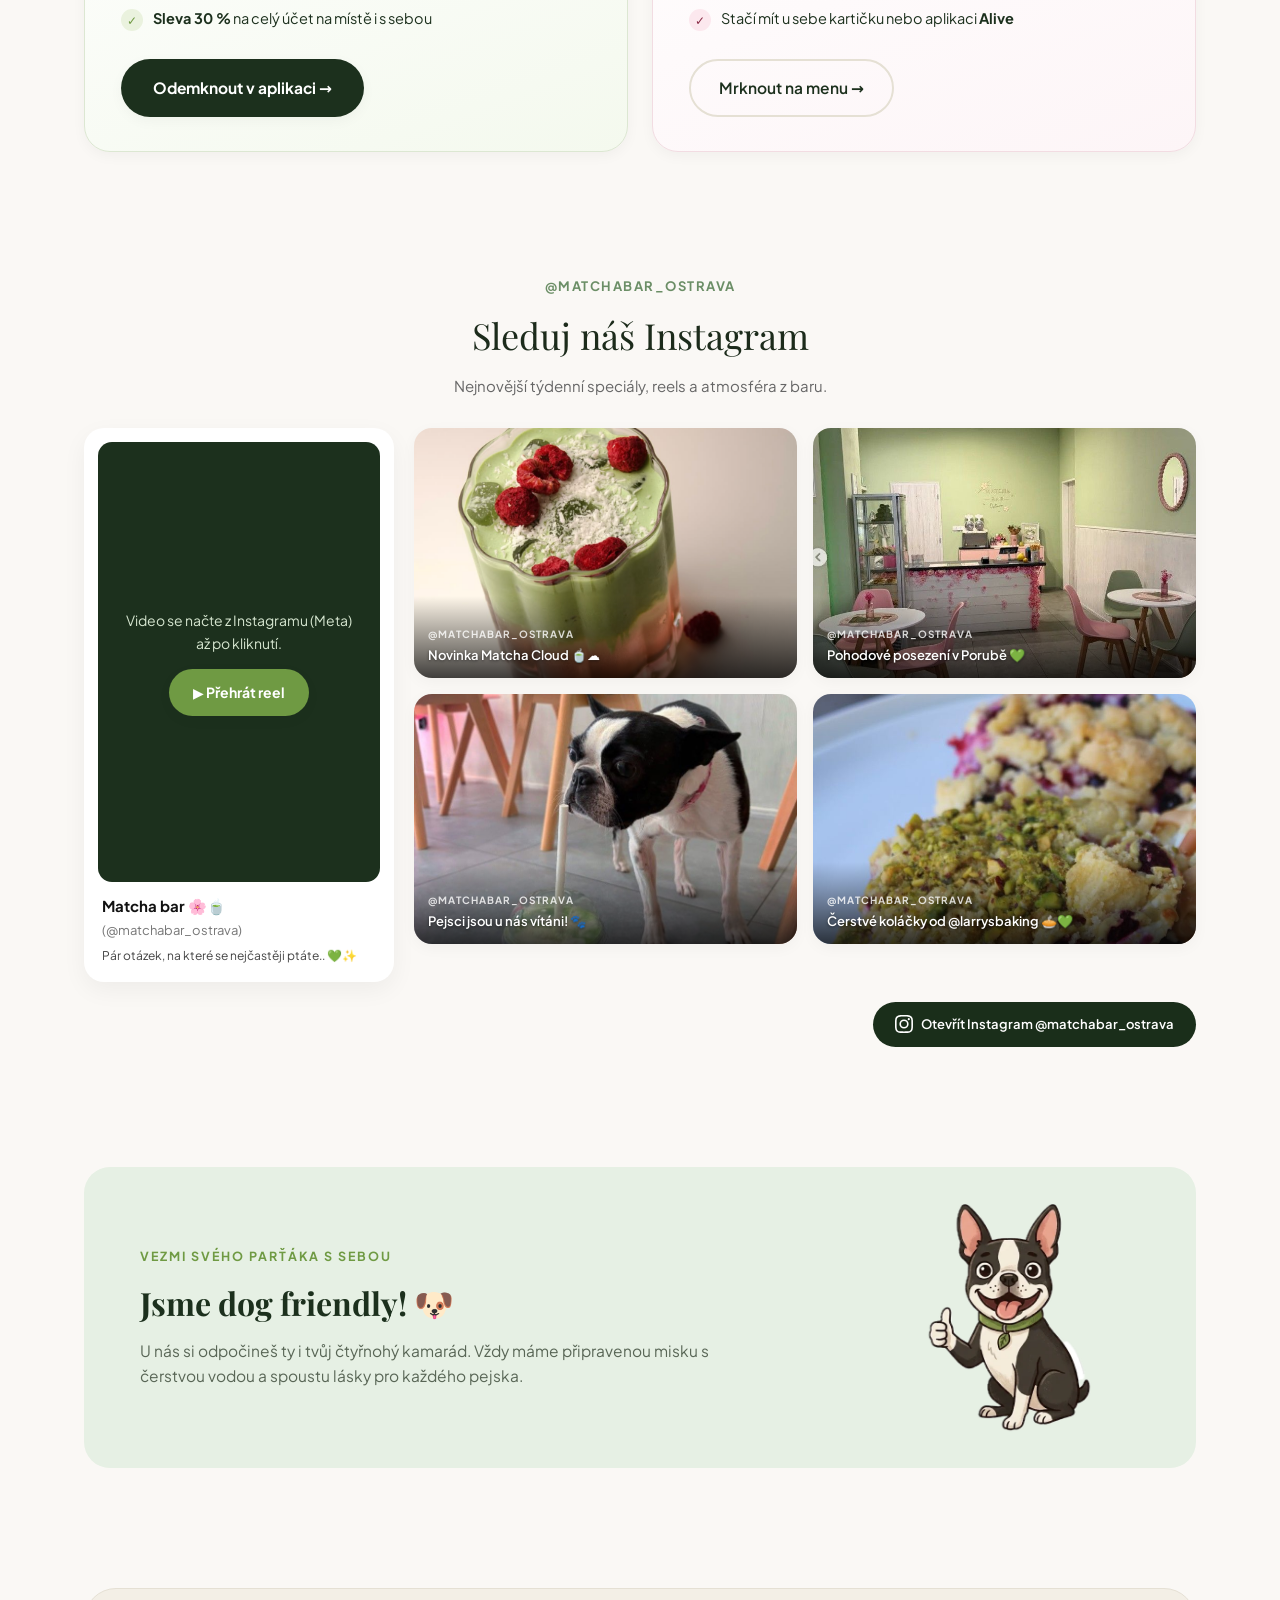
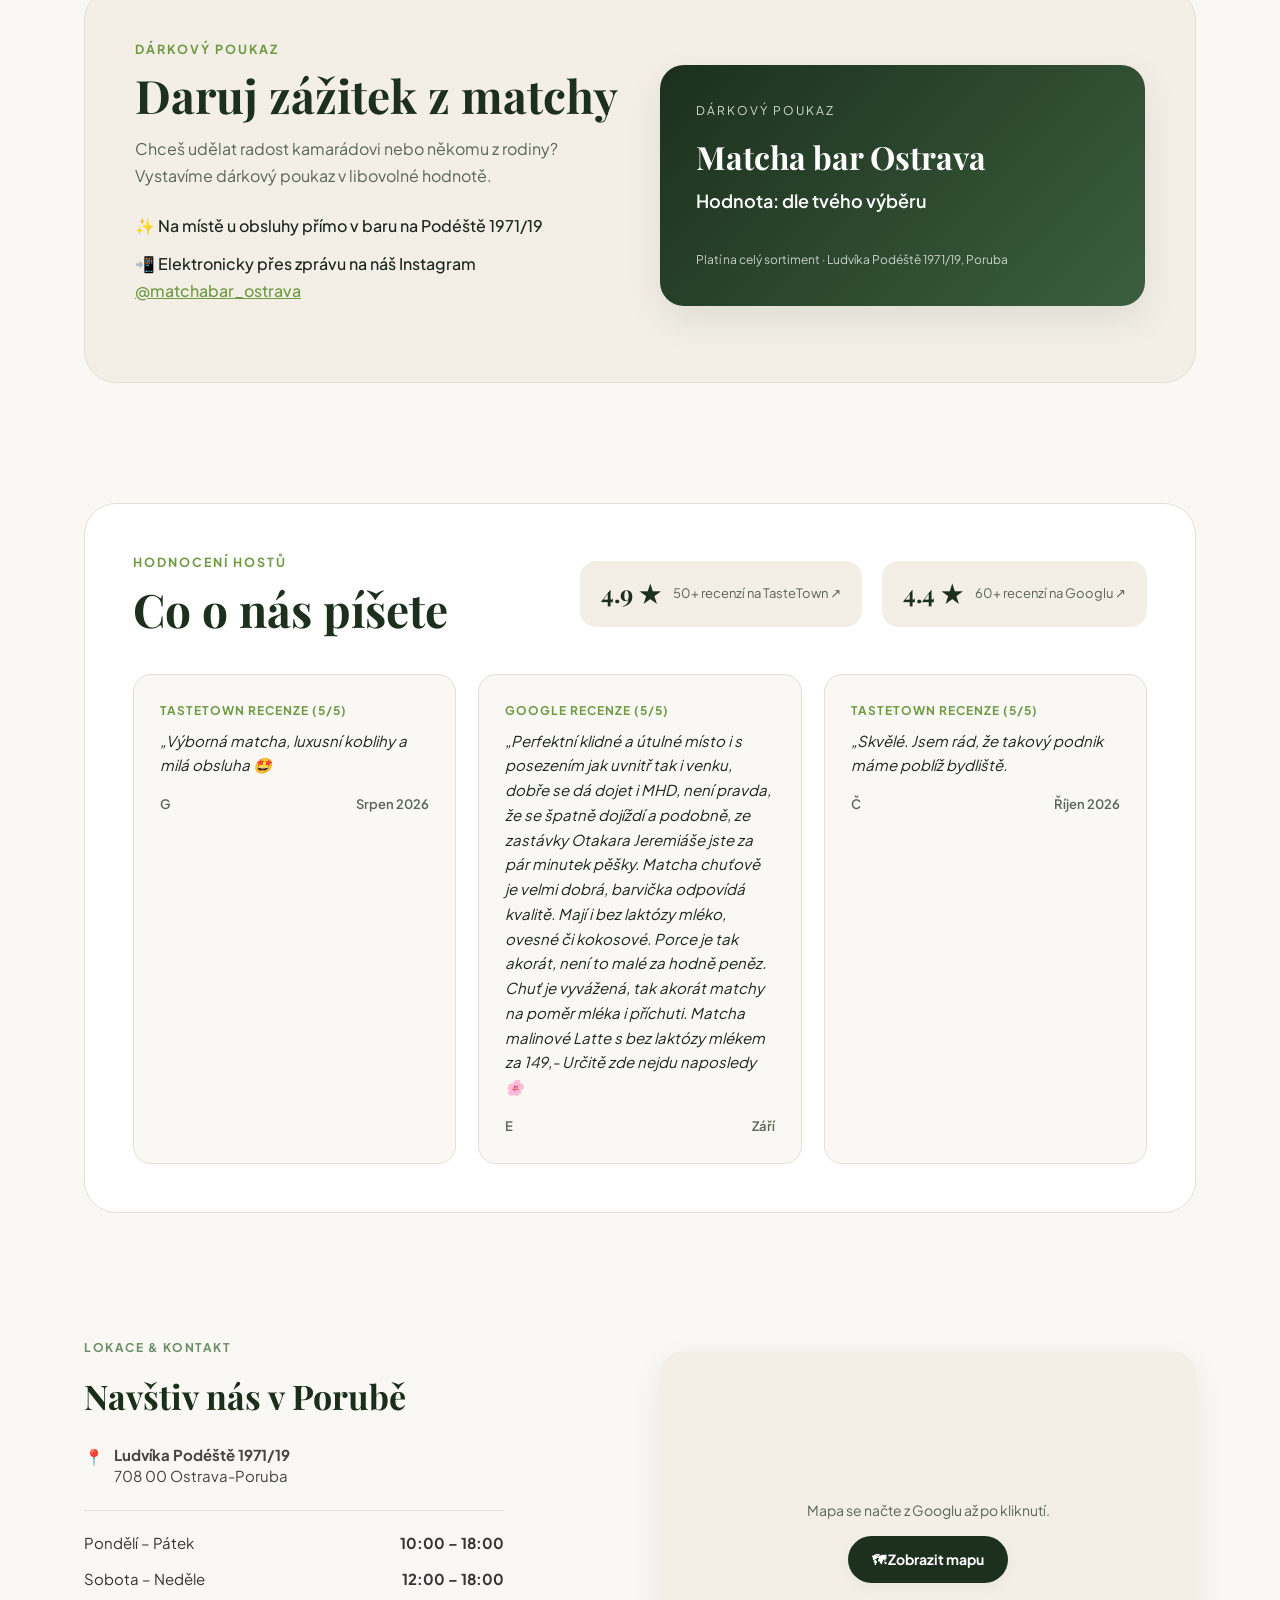
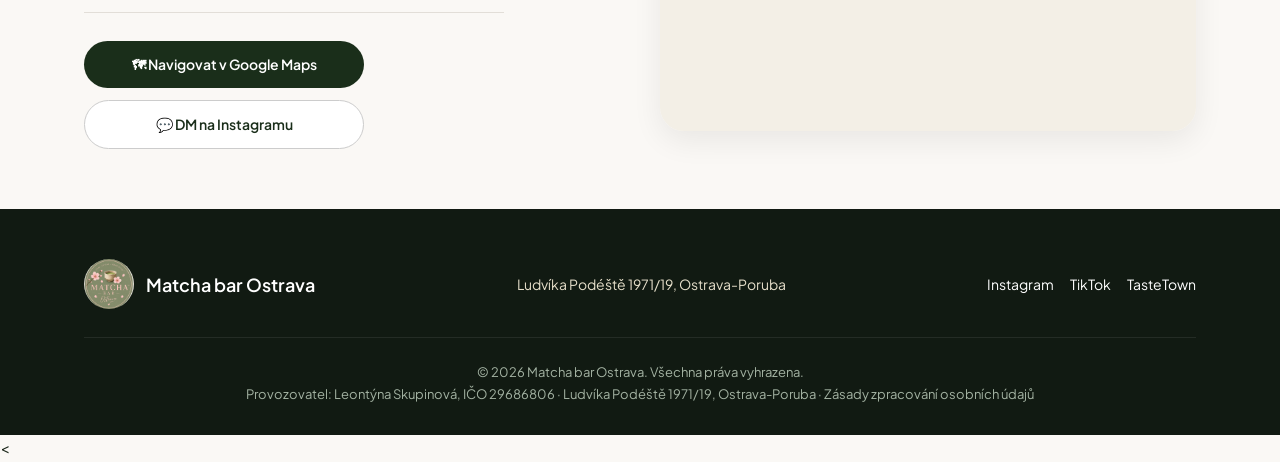
==== commit 7af5d075: "Add files via upload" ====
--- a/index.html
+++ b/index.html
@@ -627,6 +627,6 @@
     </footer>
 
 
-    <script src="script.js?v=13" defer></script>
+    <<script src="script.js?v=13" defer></script>
 </body>
 </html>
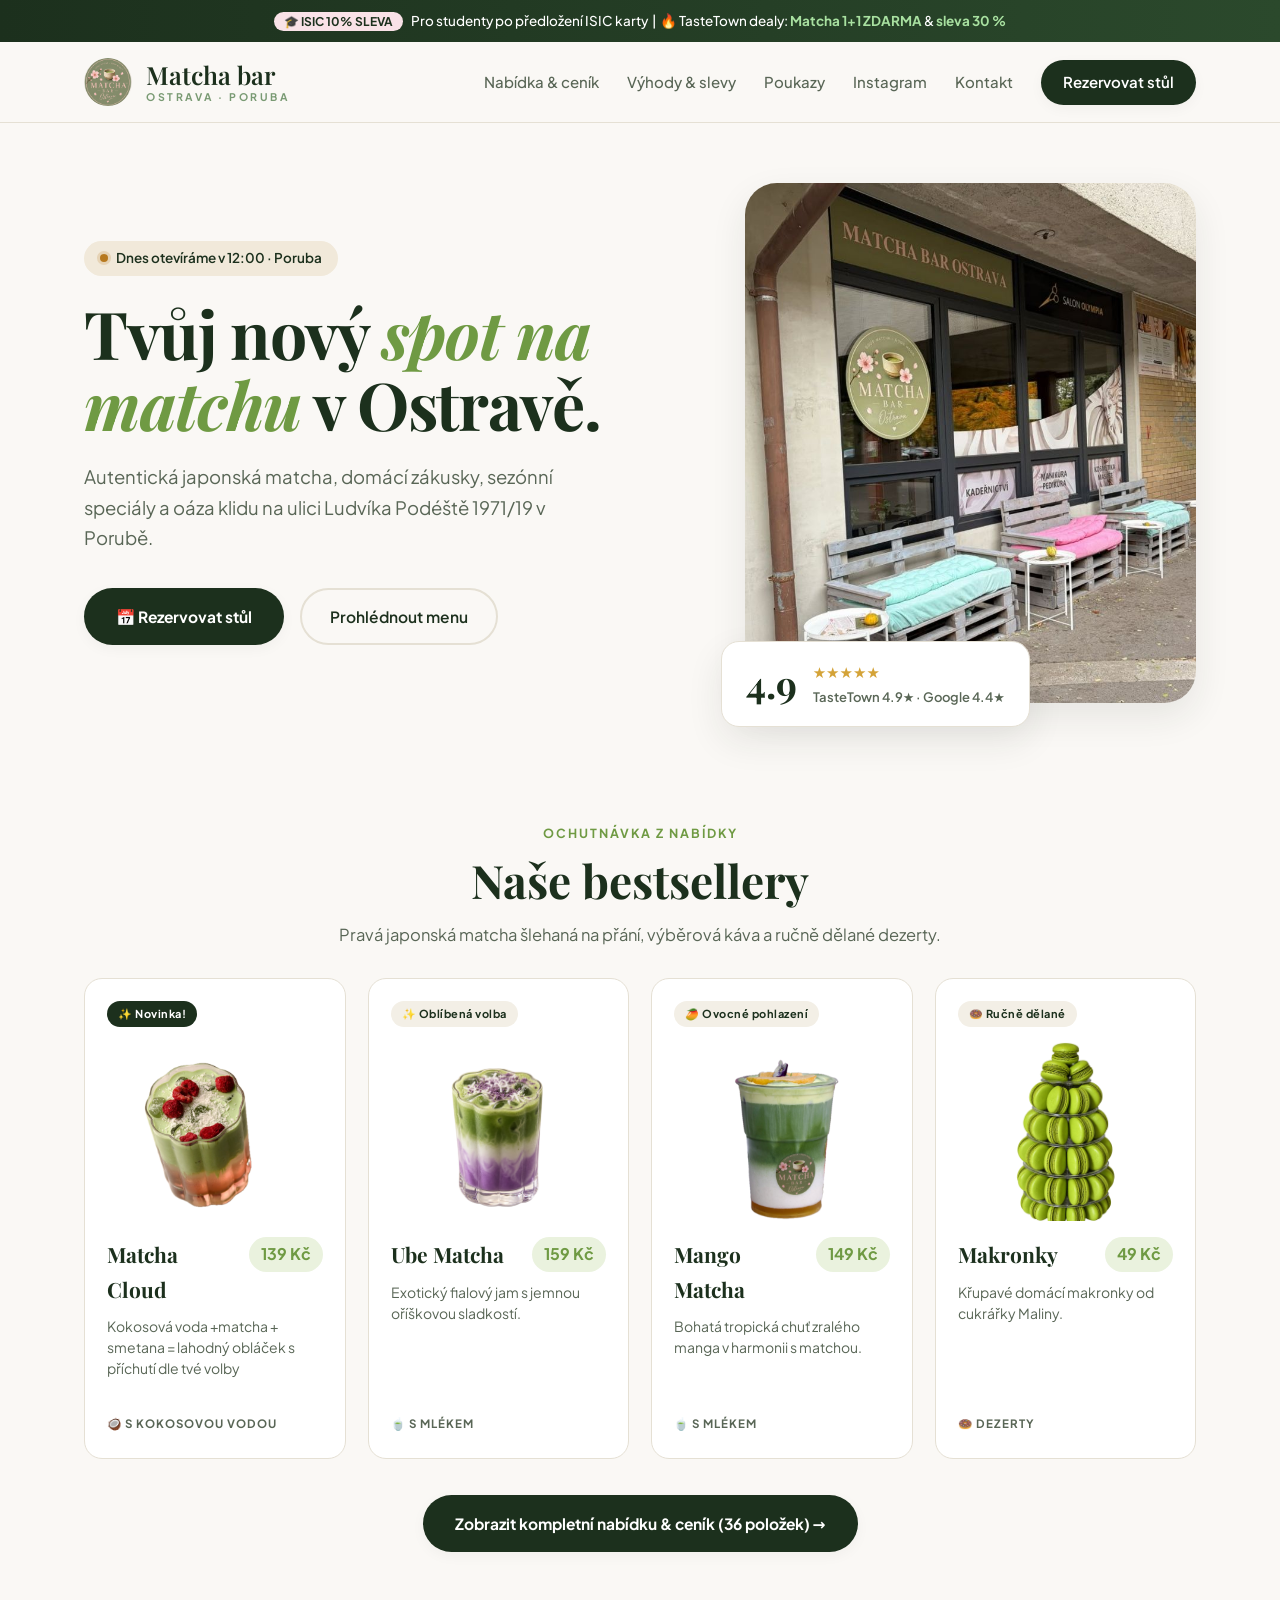
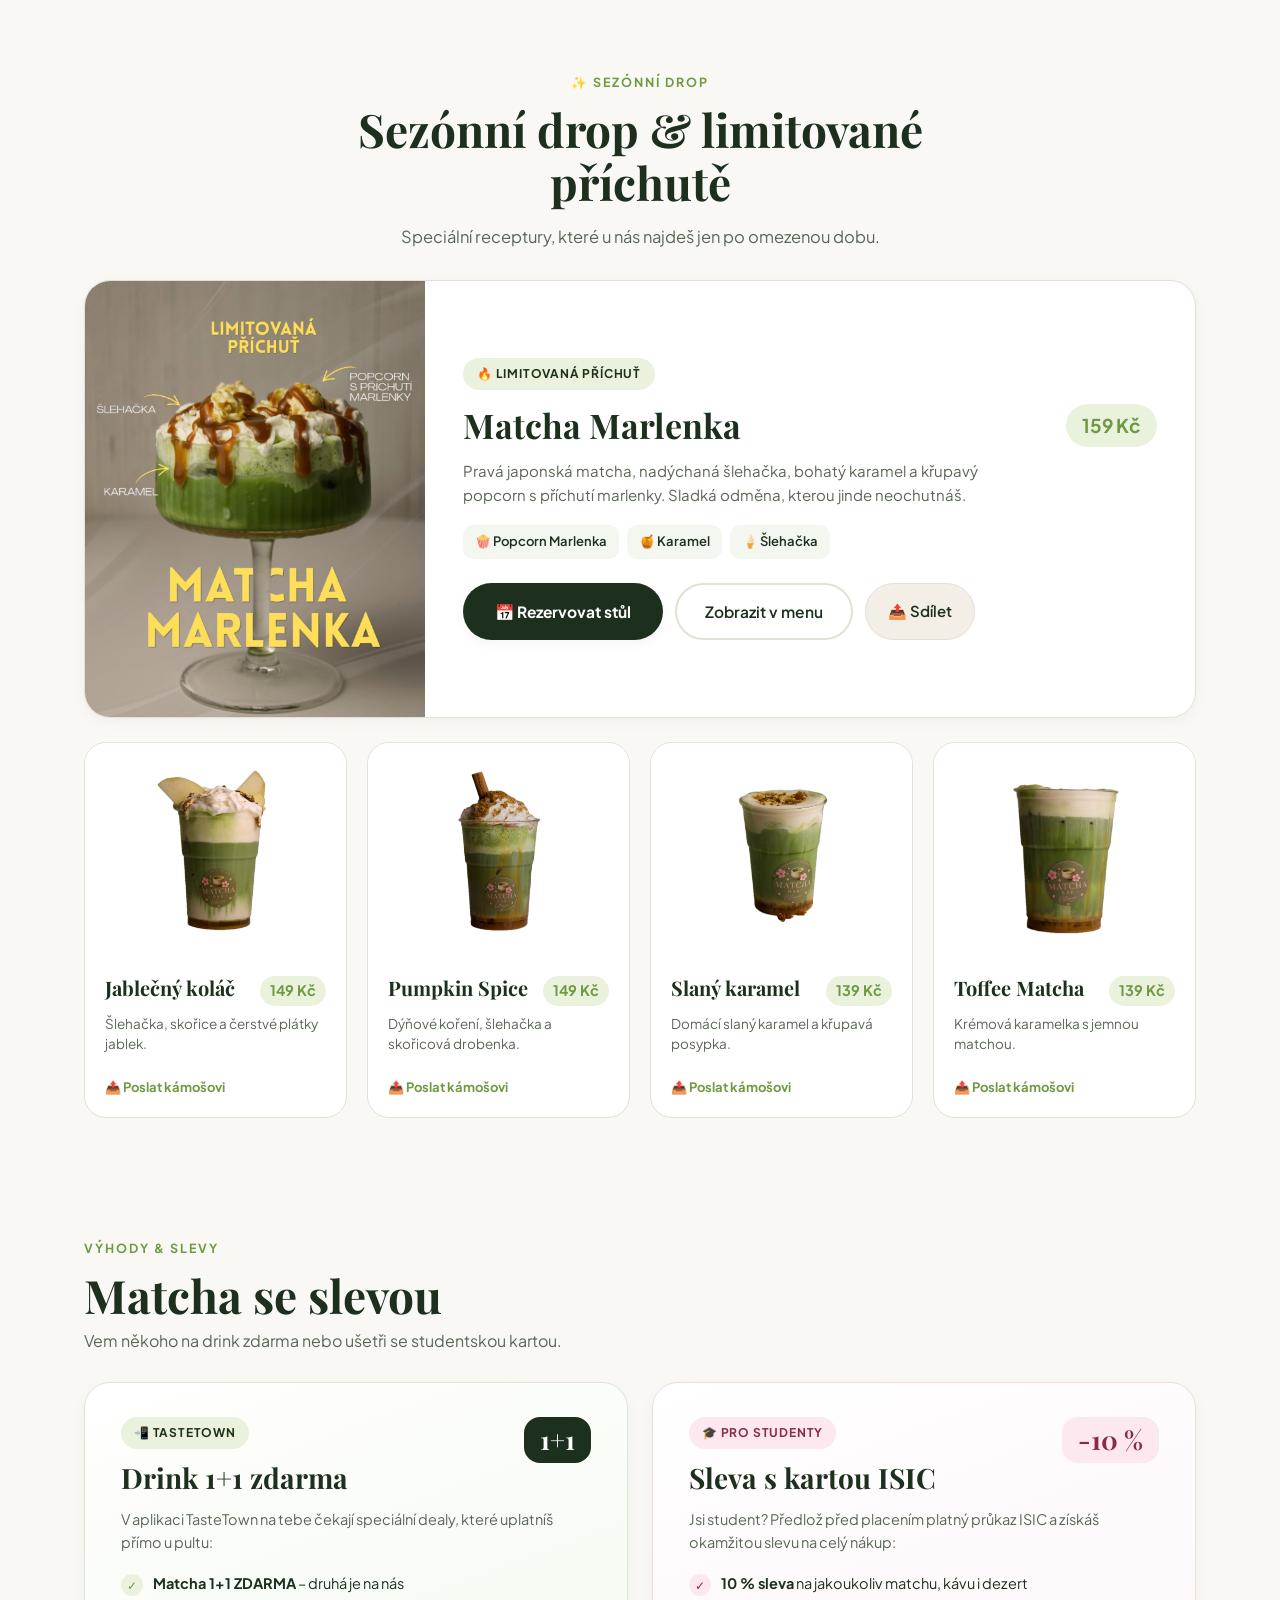
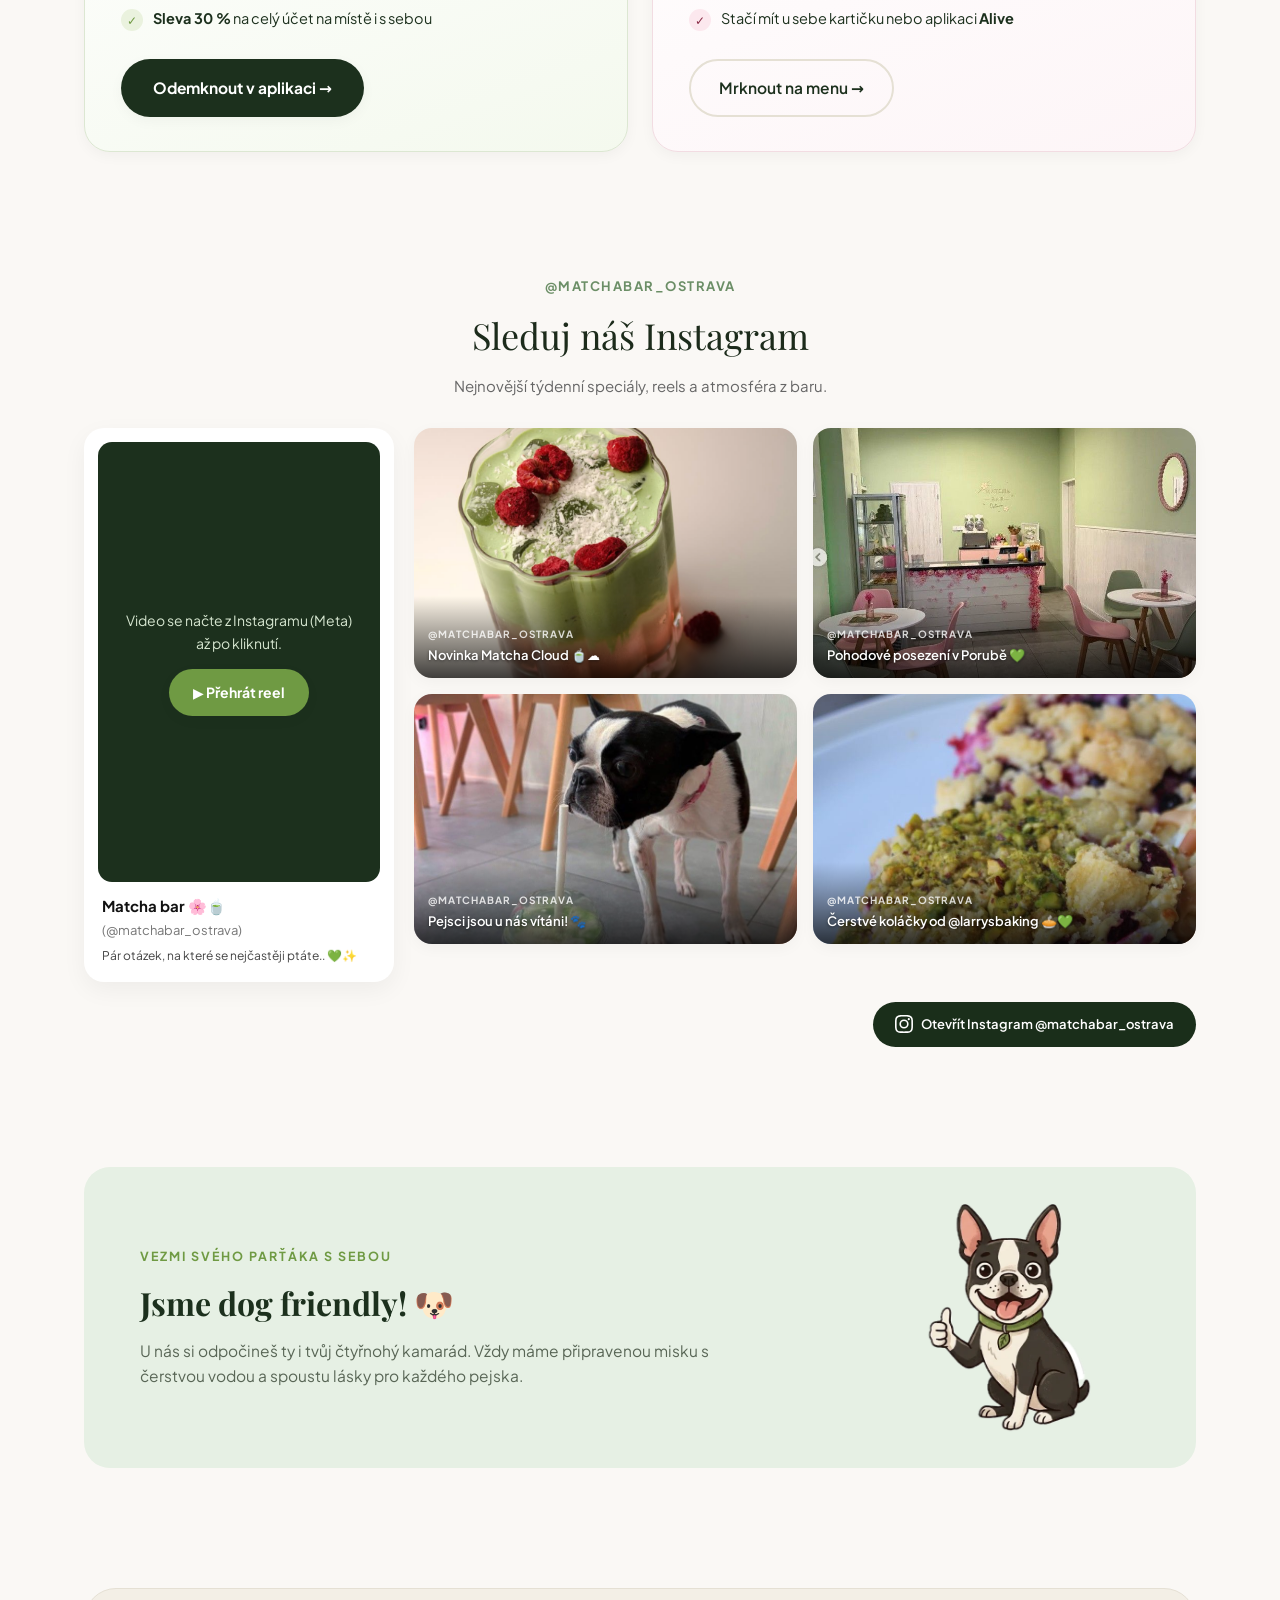
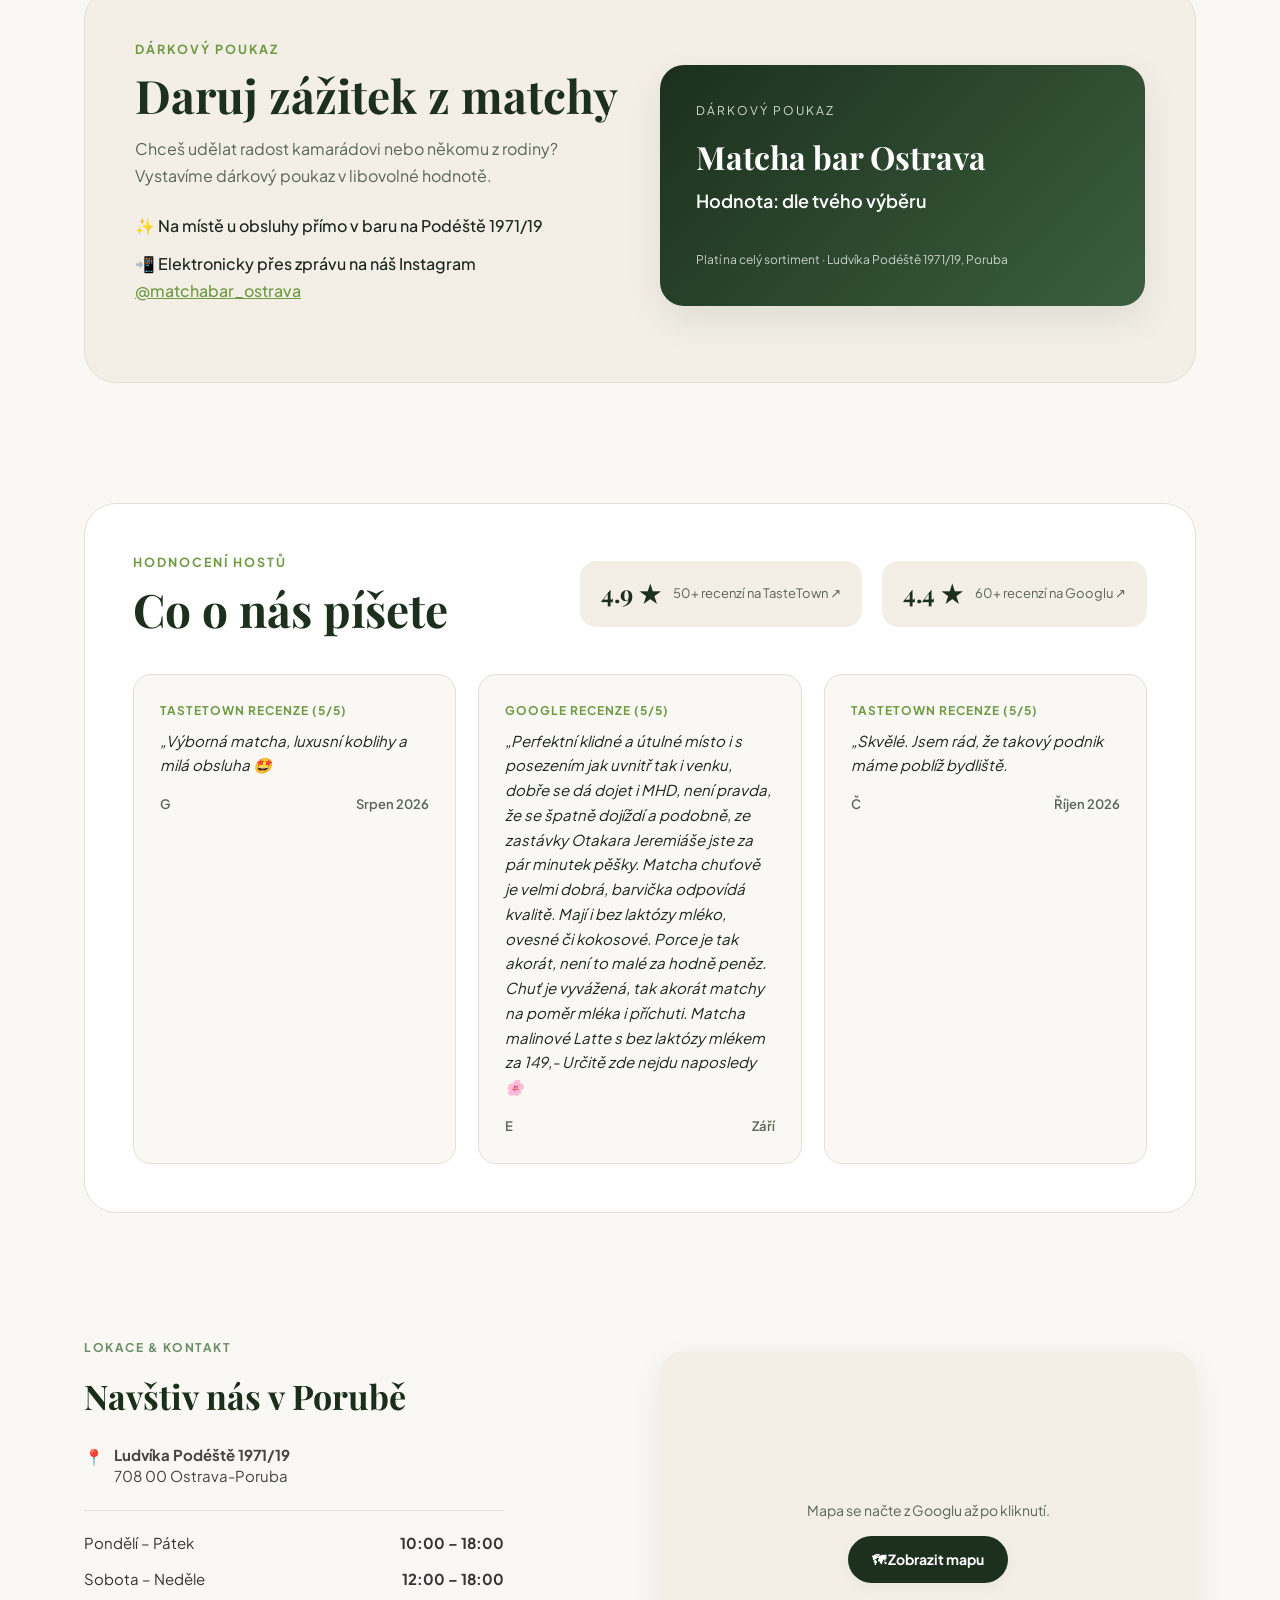
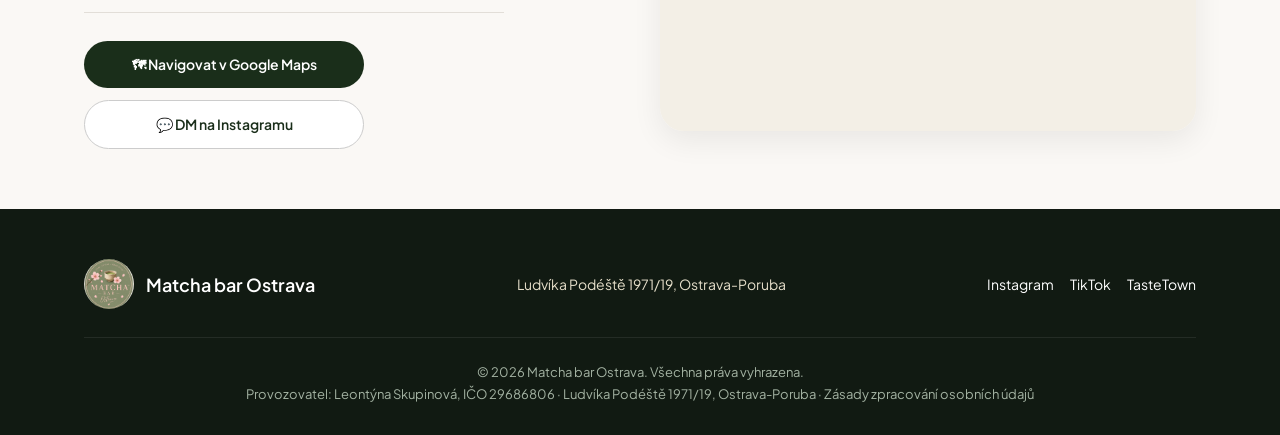
==== commit e41d7ae4: "Add files via upload" ====
--- a/index.html
+++ b/index.html
@@ -20,7 +20,7 @@
     <meta property="og:url" content="https://polokan100.github.io/matchabar/">
     <meta property="og:image" content="https://polokan100.github.io/matchabar/img/exterier.jpg">
 
-    <link rel="stylesheet" href="style.css?v=5">
+    <link rel="stylesheet" href="style.css?v=6">
 
     <script type="application/ld+json">
     {
@@ -627,6 +627,6 @@
     </footer>
 
 
-    <<script src="script.js?v=13" defer></script>
+    <script src="script.js?v=13" defer></script>
 </body>
 </html>
--- a/style.css
+++ b/style.css
@@ -452,11 +452,16 @@
     margin-bottom: 10px;
 }
 
-.menu-title {
+   .menu-title {
     font-family: var(--font-serif);
     font-size: 21px;
     font-weight: 700;
     color: var(--primary);
+    
+    .bestseller-card .menu-title {
+    font-size: 18.5px;
+    line-height: 1.25;
+}
 }
 
 .menu-price {
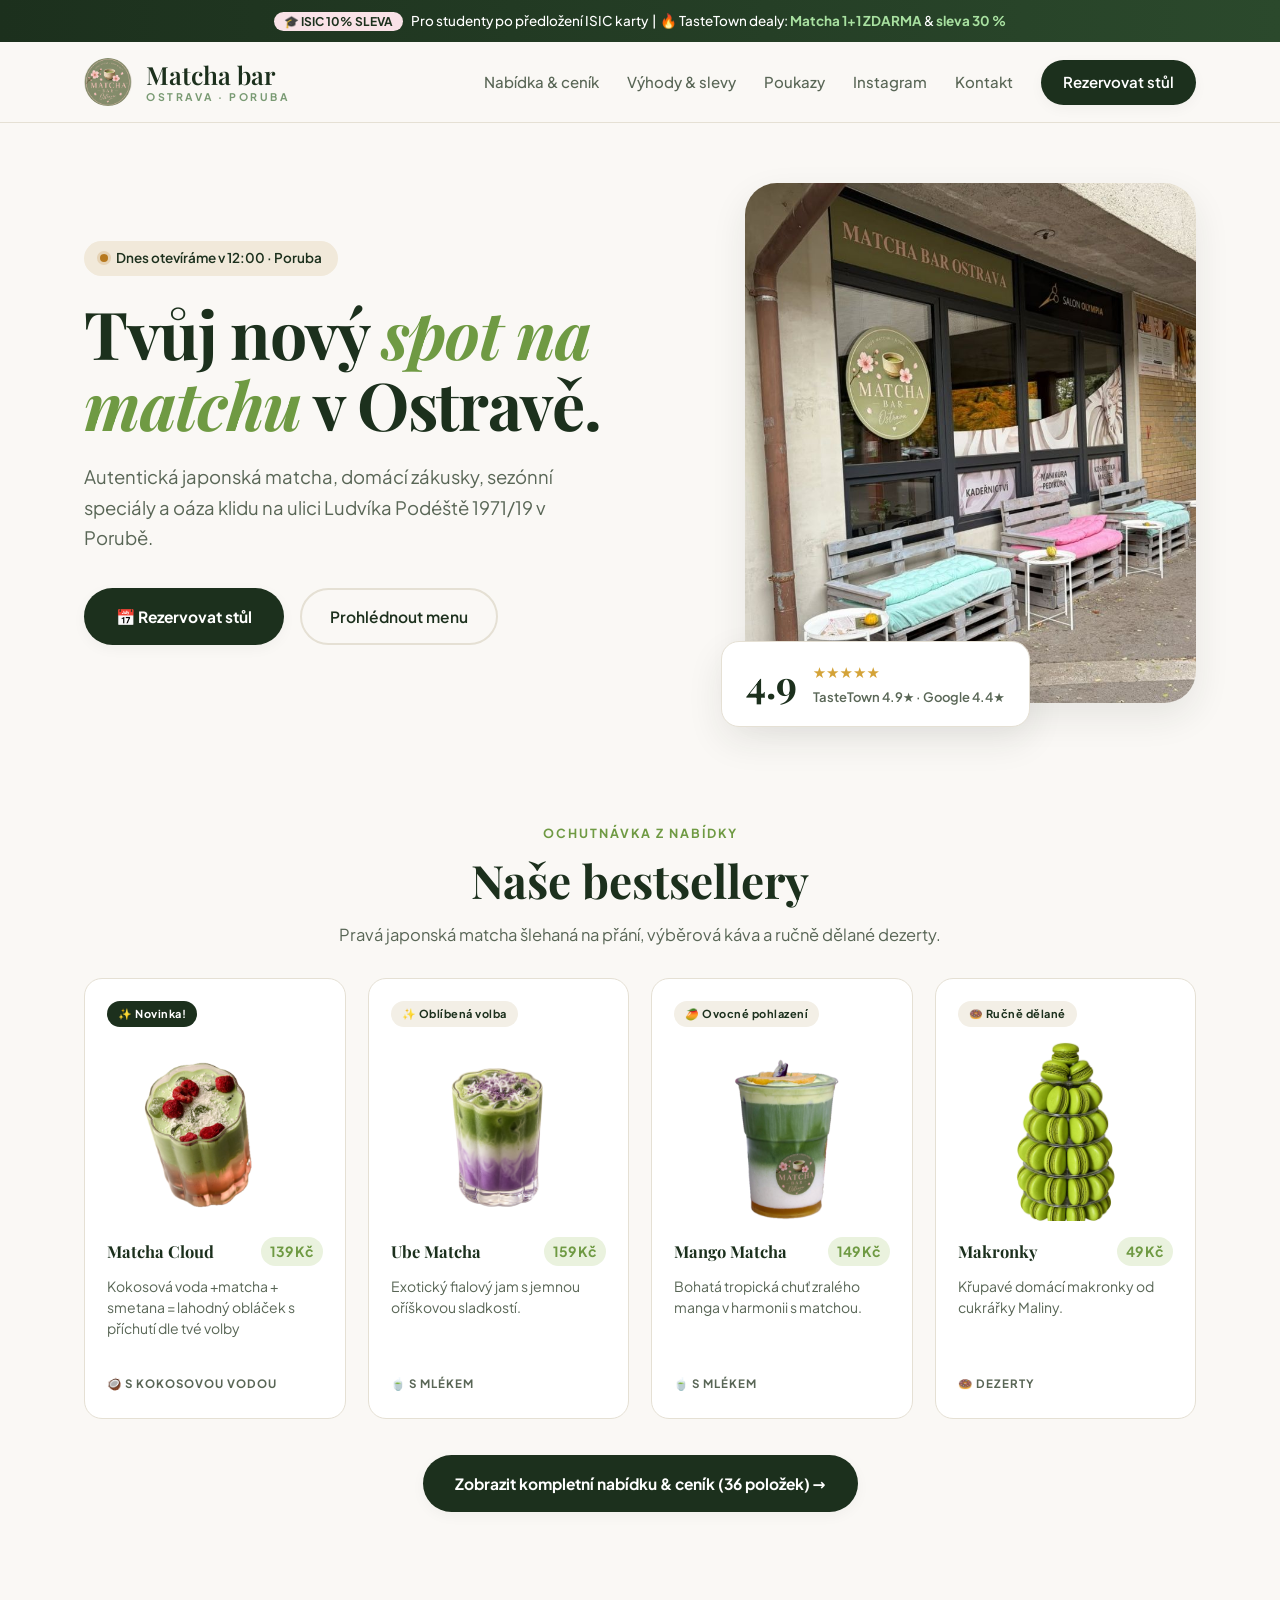
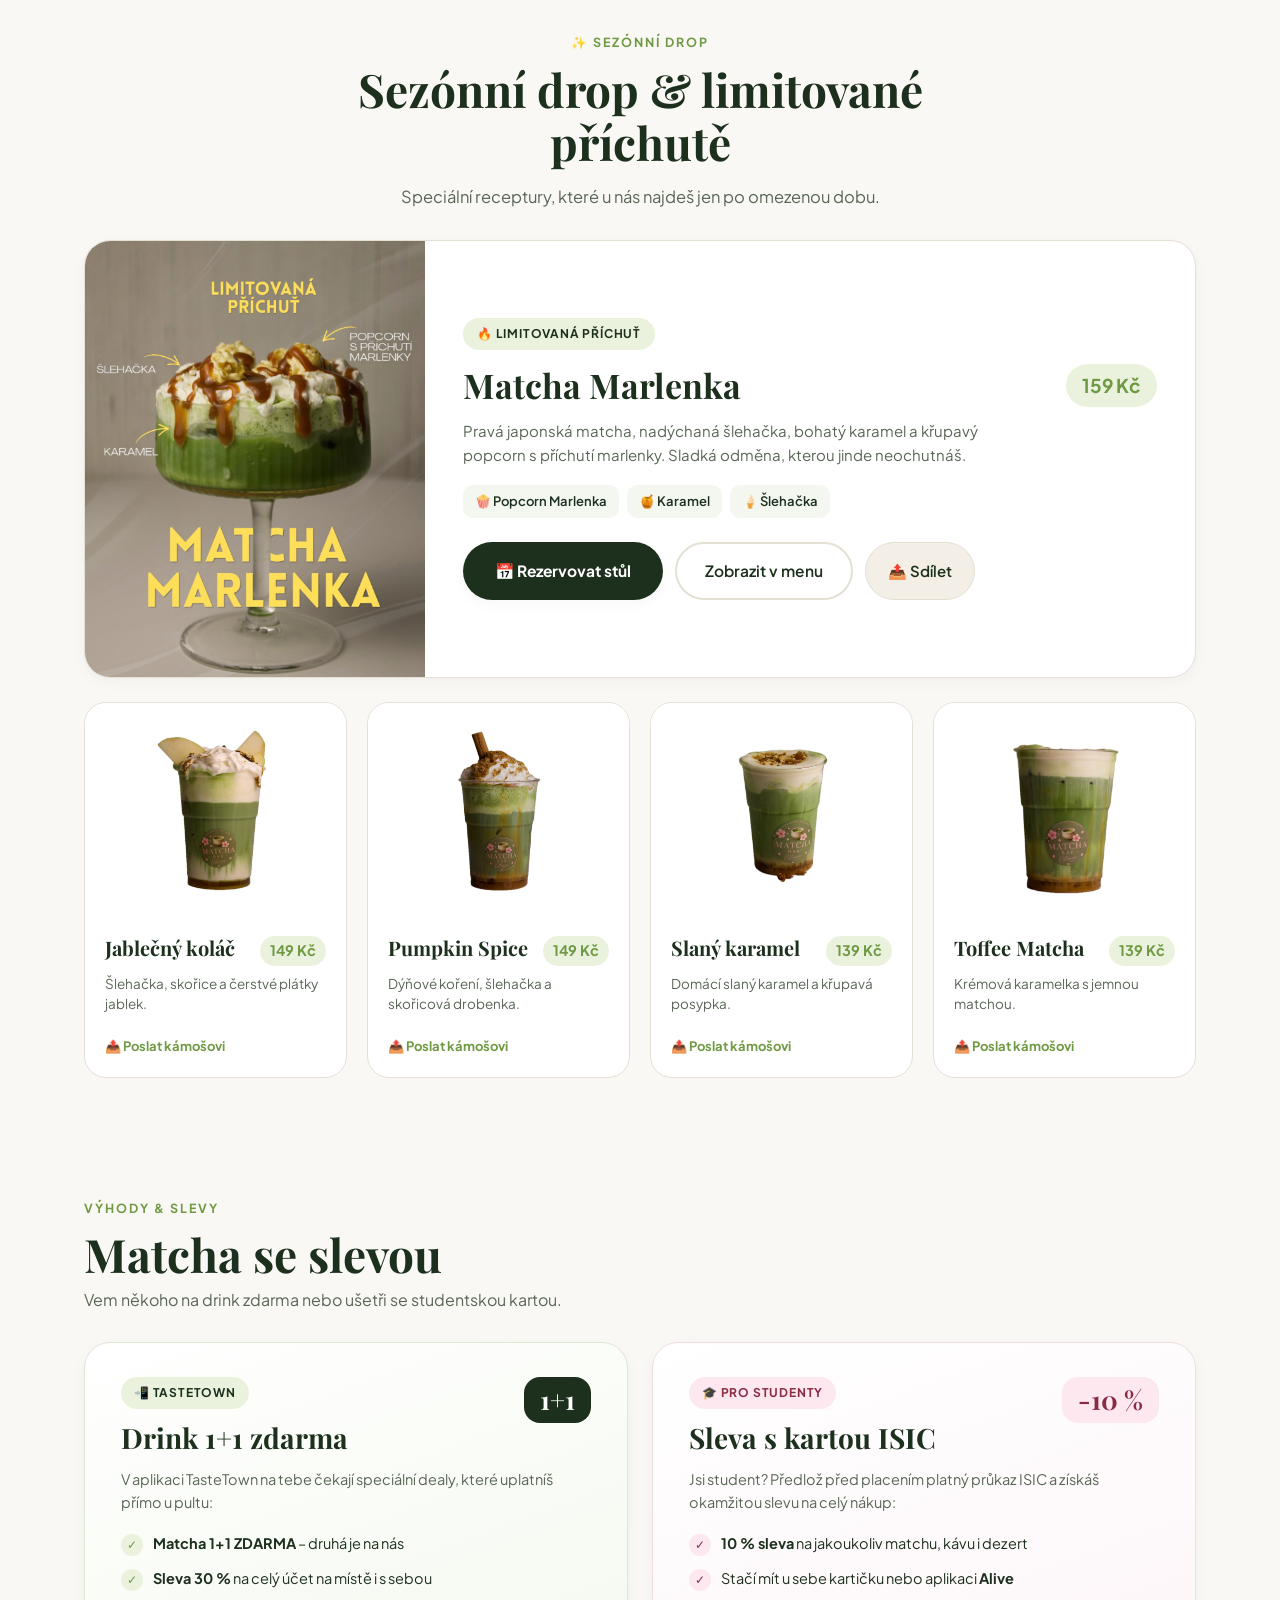
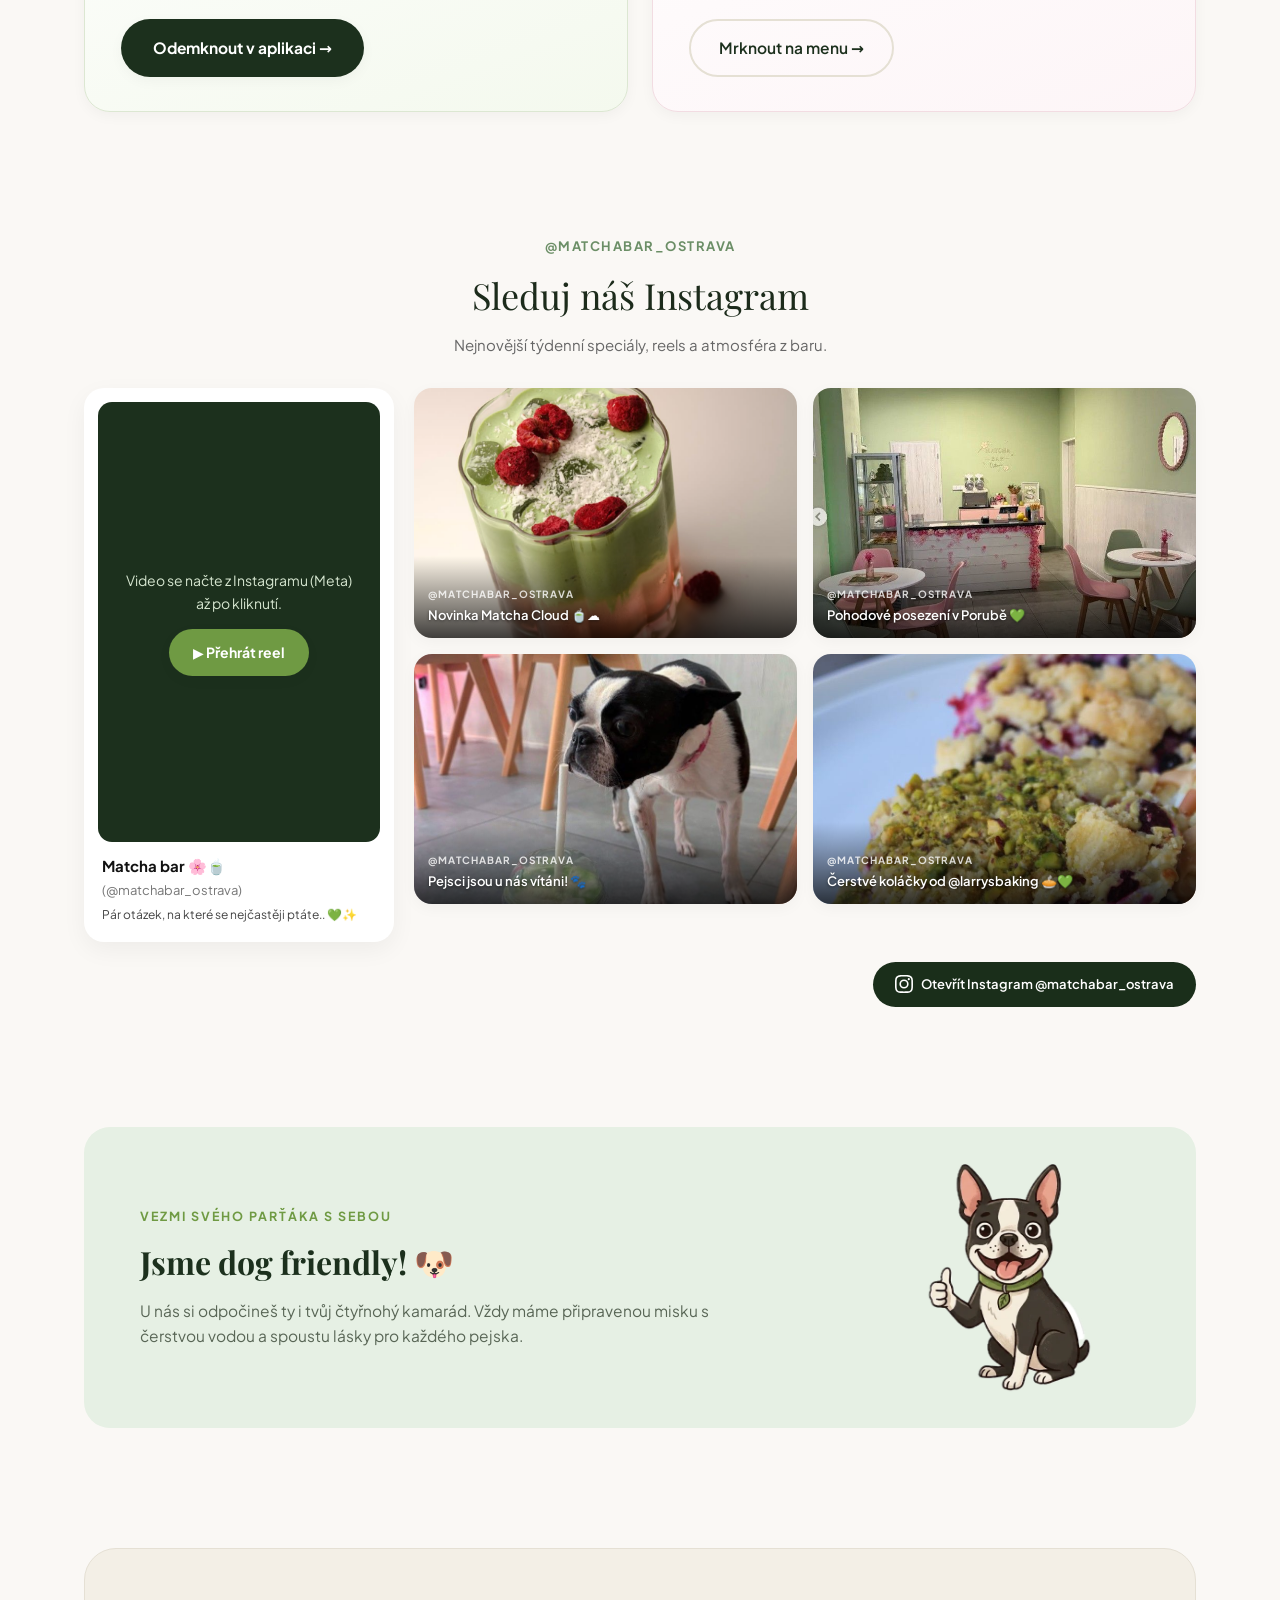
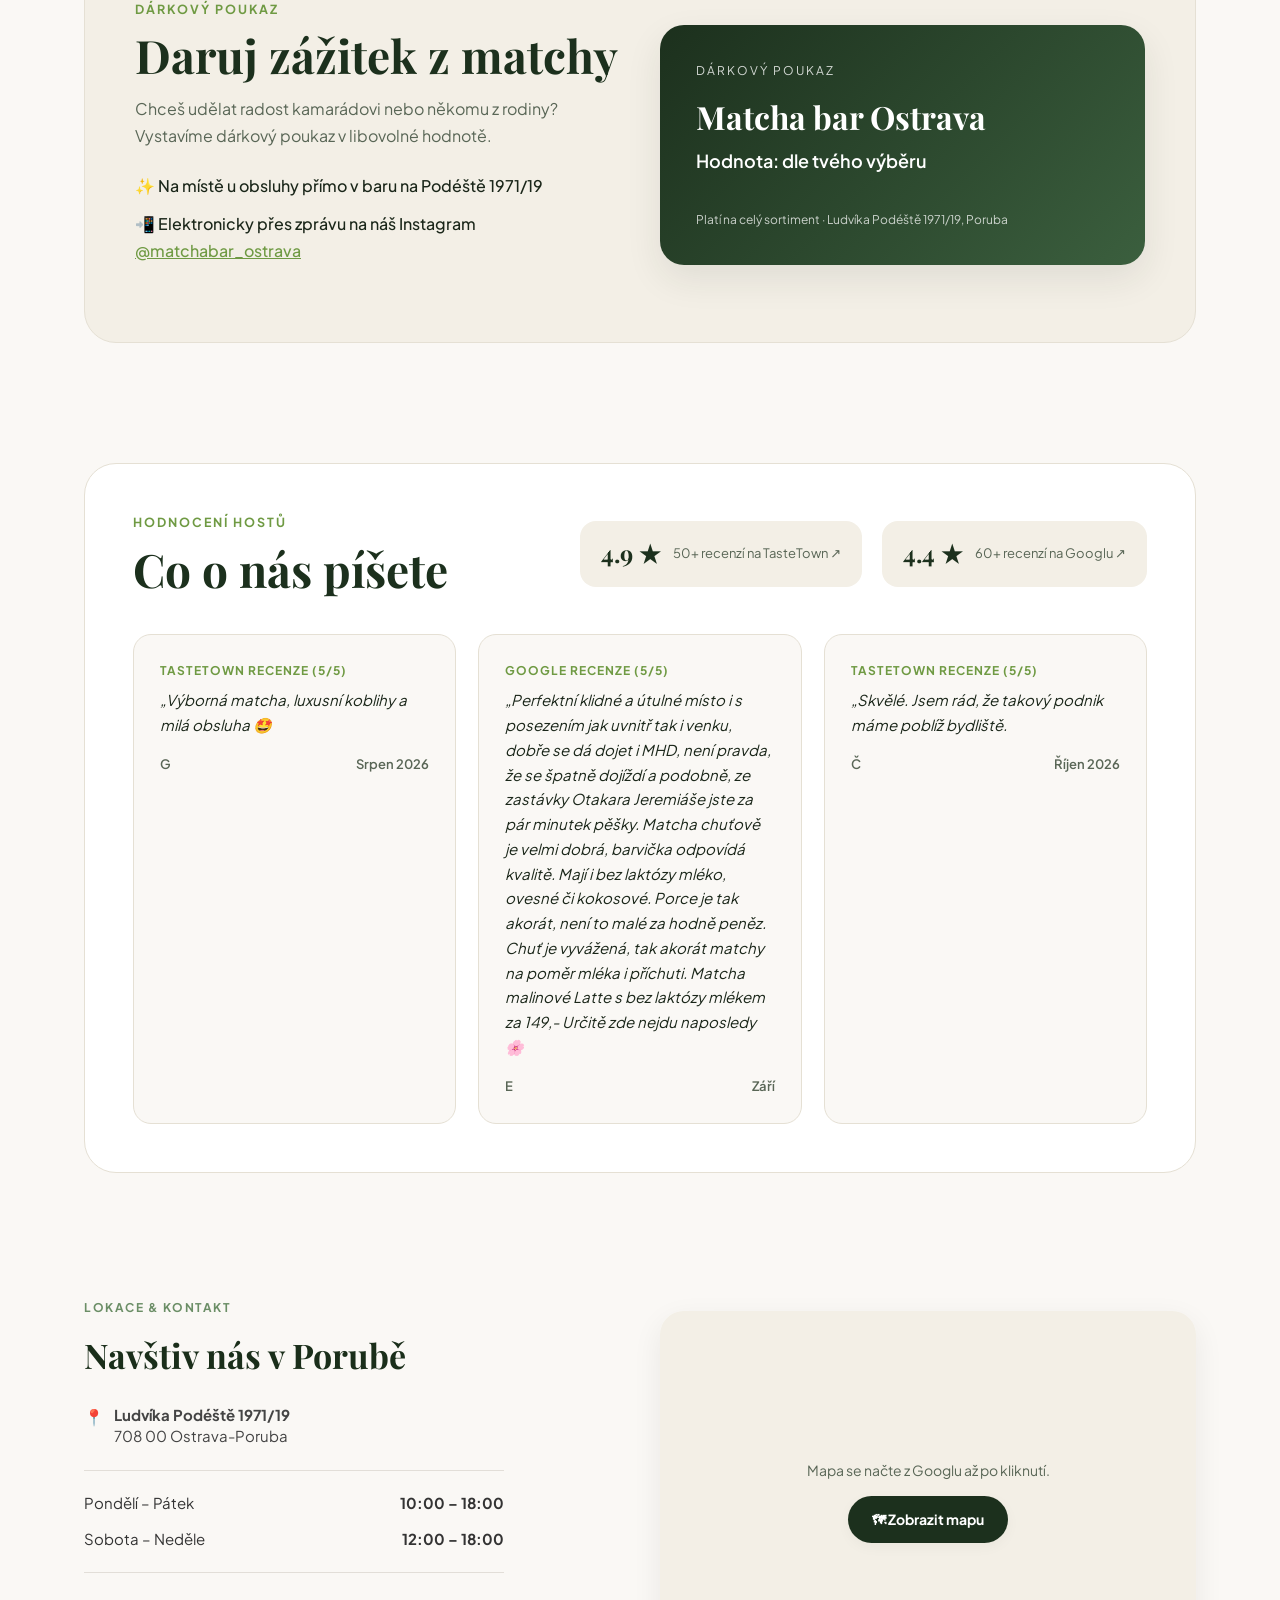
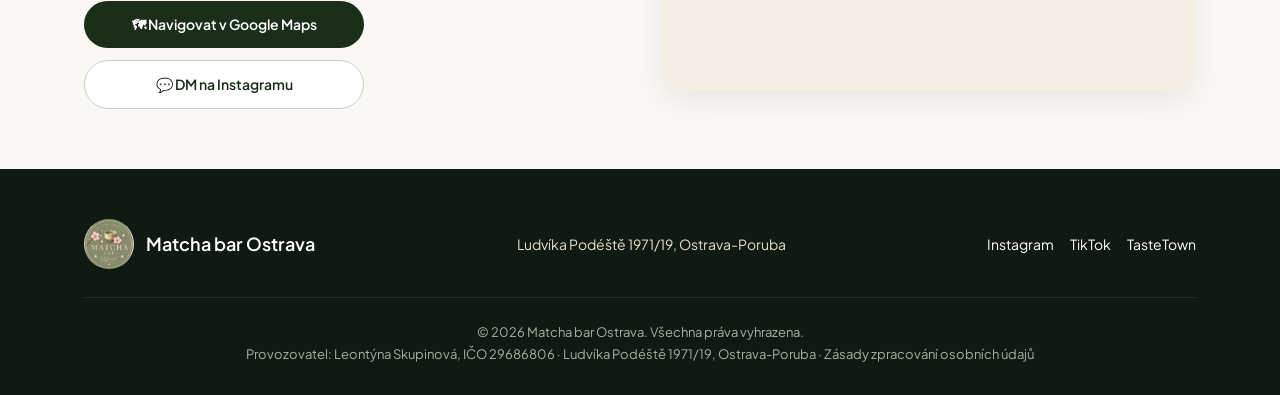
==== commit d4d1d34f: "Add files via upload" ====
--- a/index.html
+++ b/index.html
@@ -20,7 +20,7 @@
     <meta property="og:url" content="https://polokan100.github.io/matchabar/">
     <meta property="og:image" content="https://polokan100.github.io/matchabar/img/exterier.jpg">
 
-    <link rel="stylesheet" href="style.css?v=6">
+    <link rel="stylesheet" href="style.css?v=7">
 
     <script type="application/ld+json">
     {
--- a/style.css
+++ b/style.css
@@ -1904,4 +1904,18 @@
 .seasonal-card-bottom {
     padding: 0 20px 18px;
     margin-top: auto;
+}
+.bestseller-card .menu-card-top {
+    align-items: center;
+    gap: 6px;
+}
+
+.bestseller-card .menu-title {
+    font-size: 16.5px;
+    white-space: nowrap;
+}
+
+.bestseller-card .menu-price {
+    font-size: 14px;
+    padding: 3px 9px;
 }
